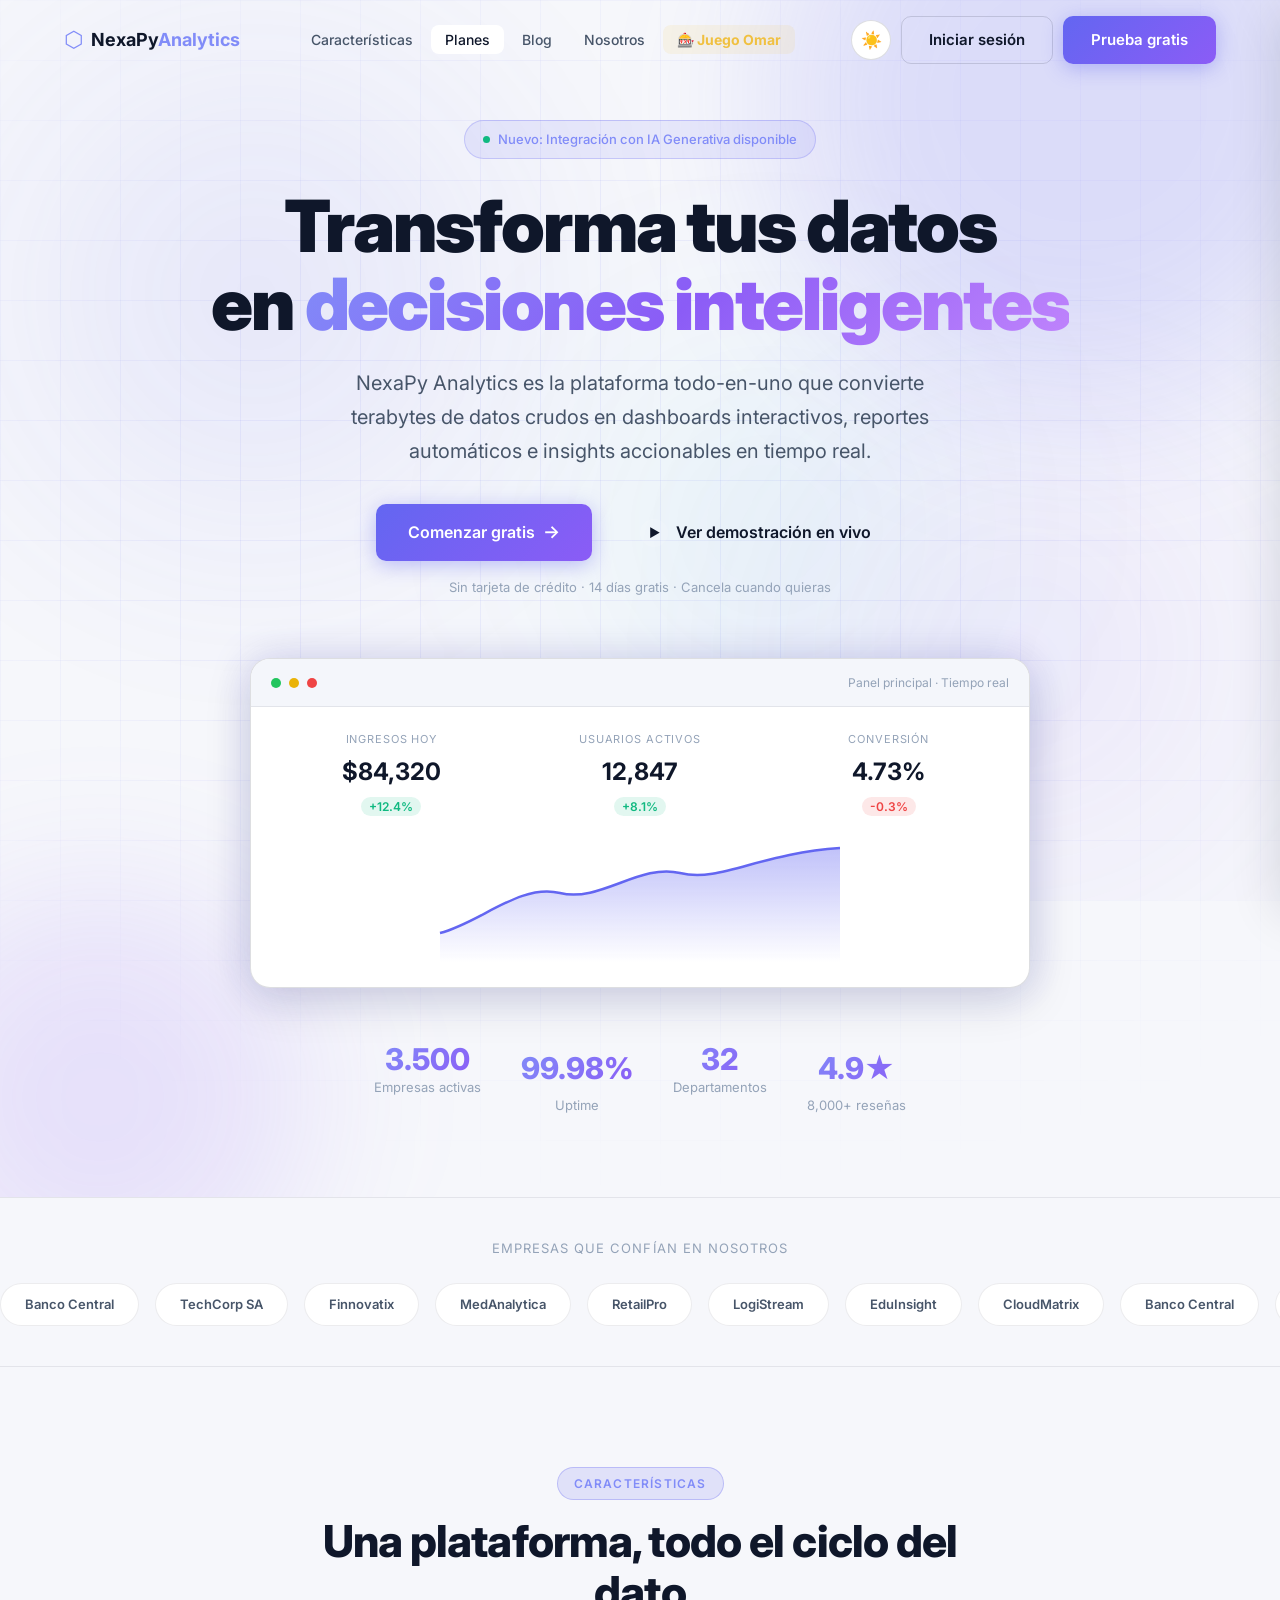
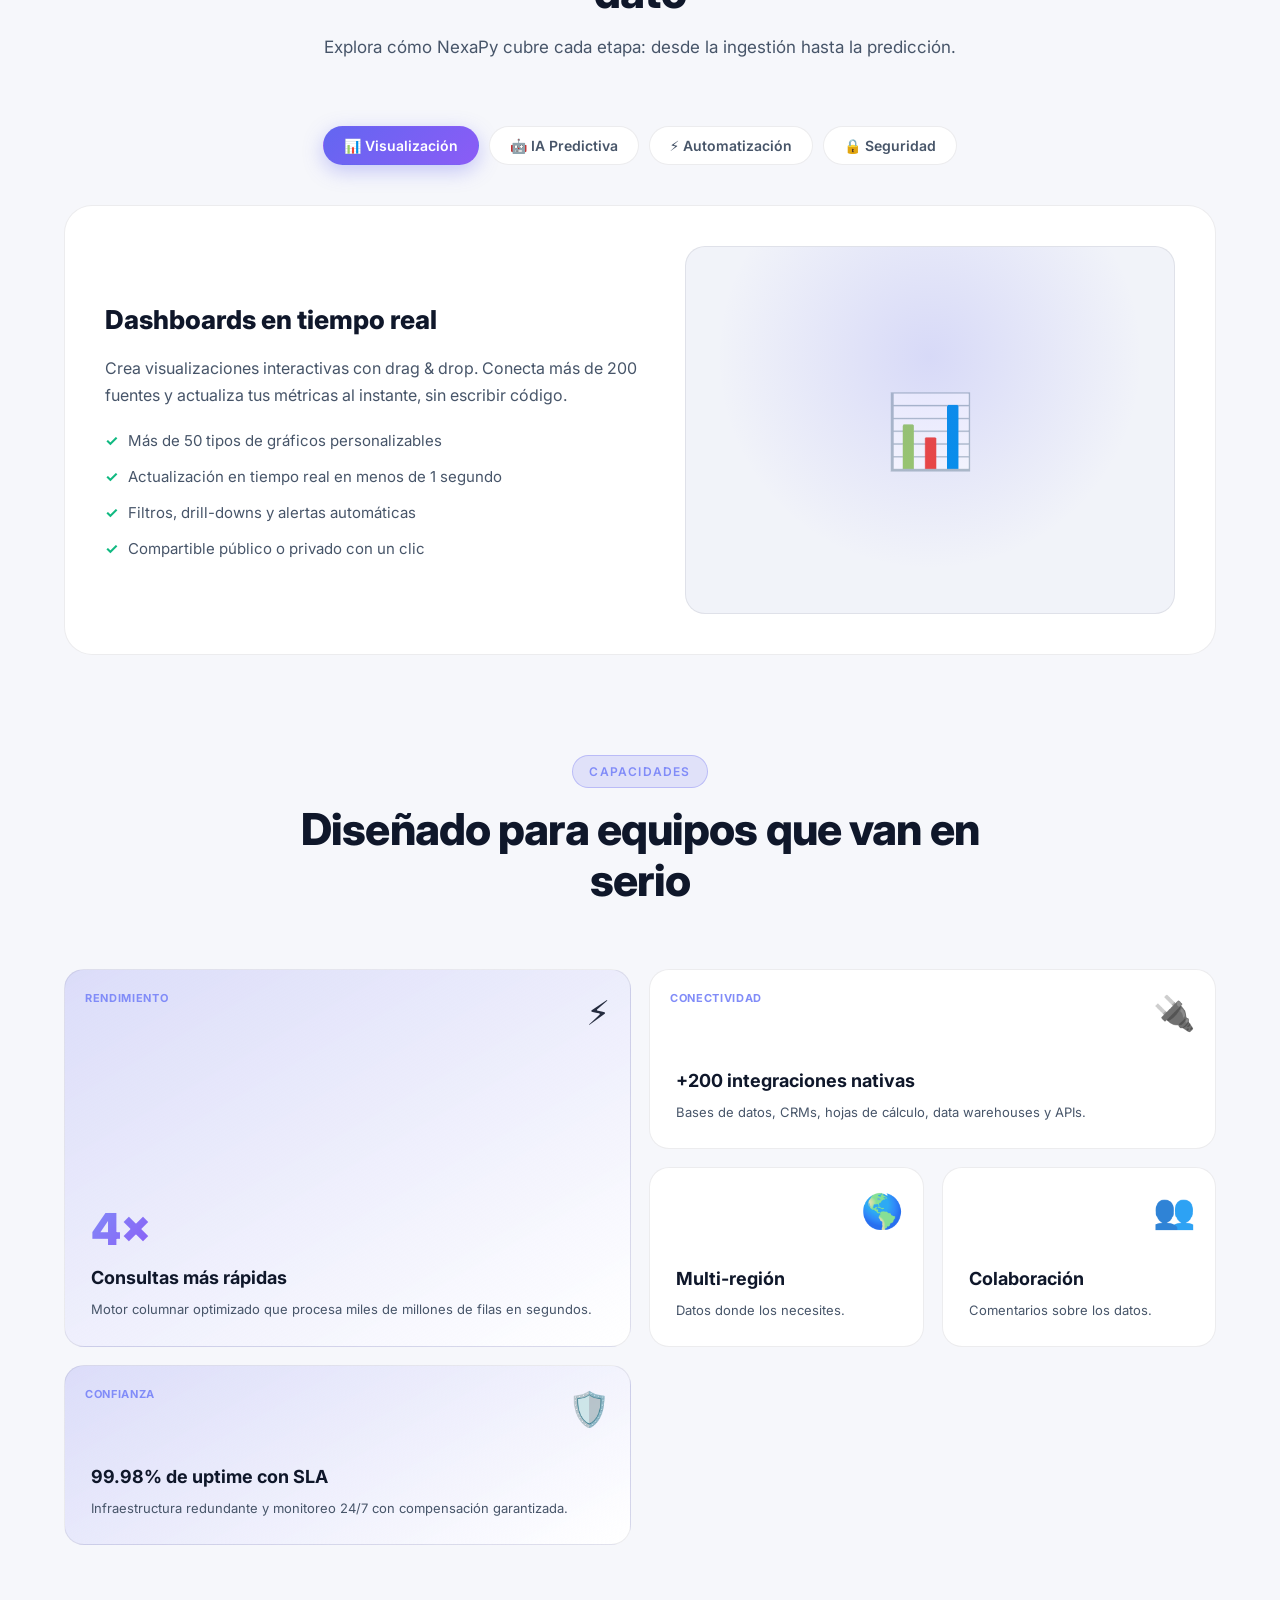
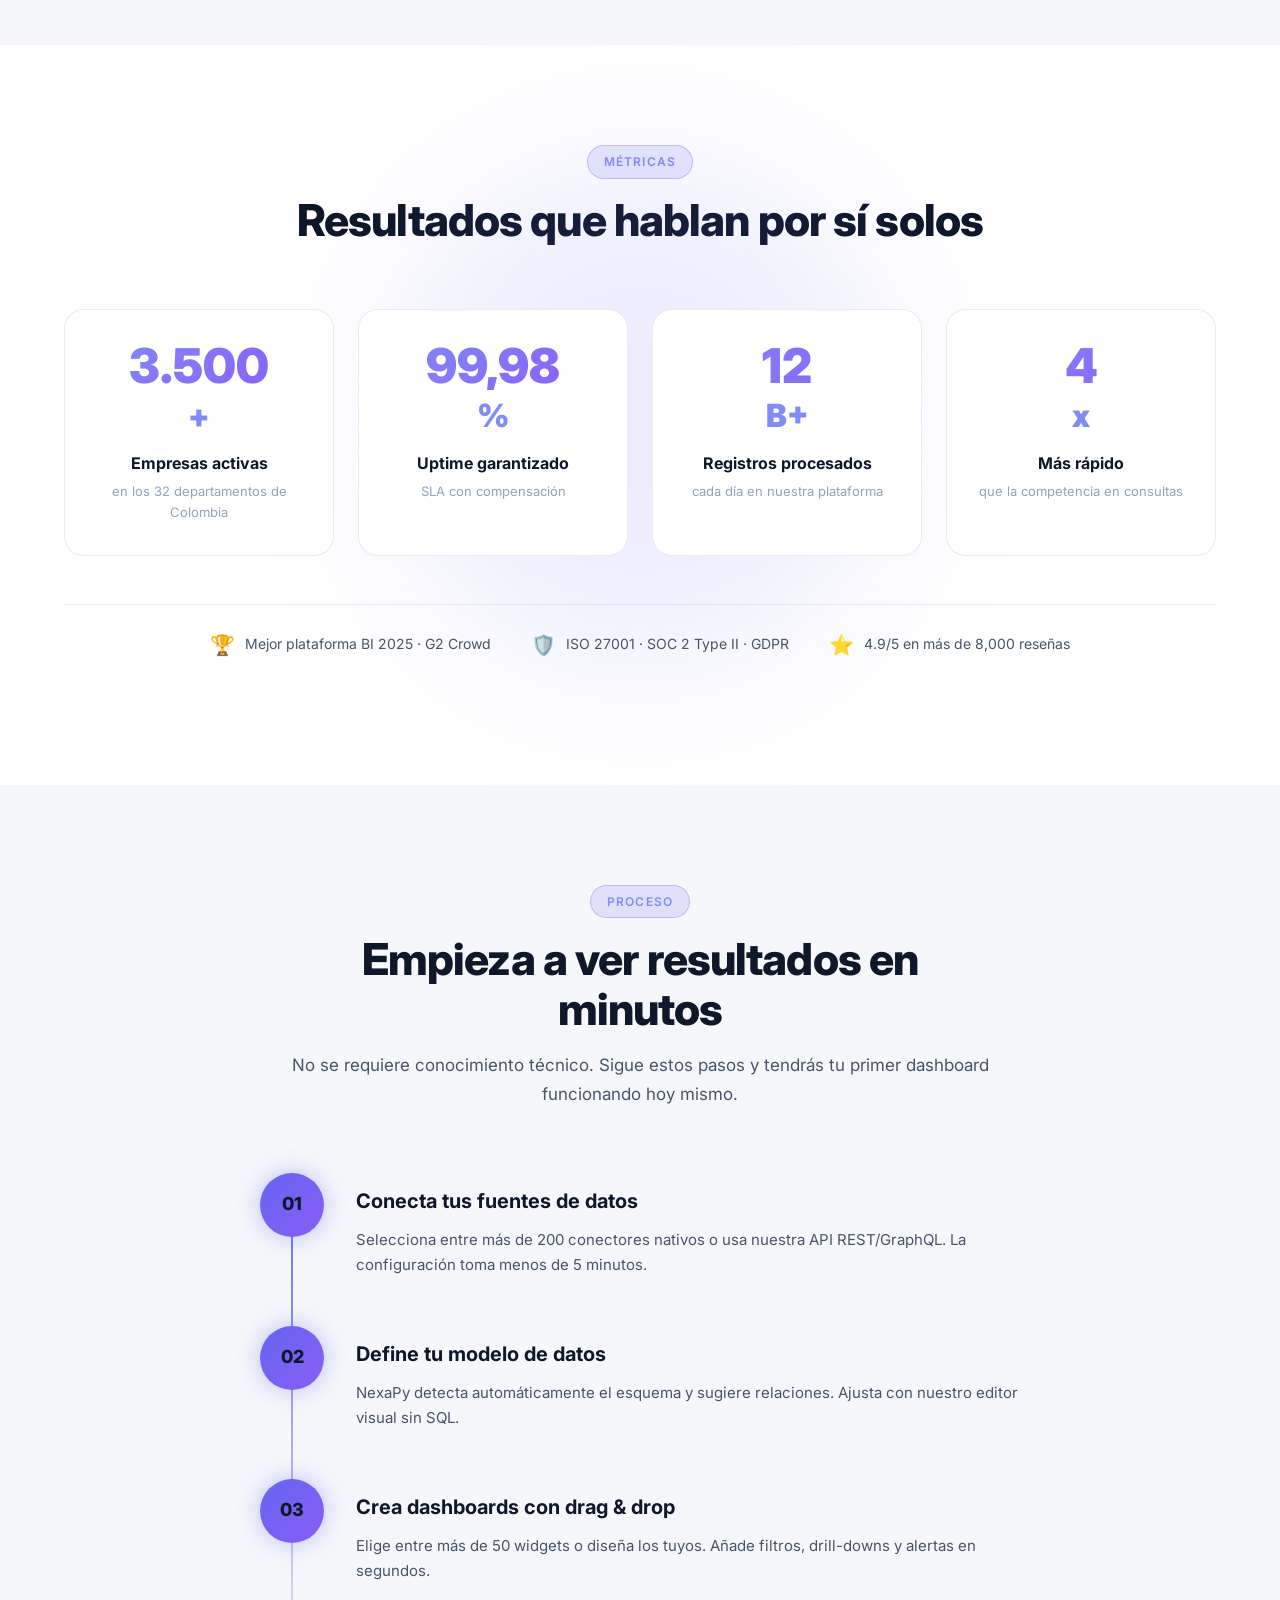
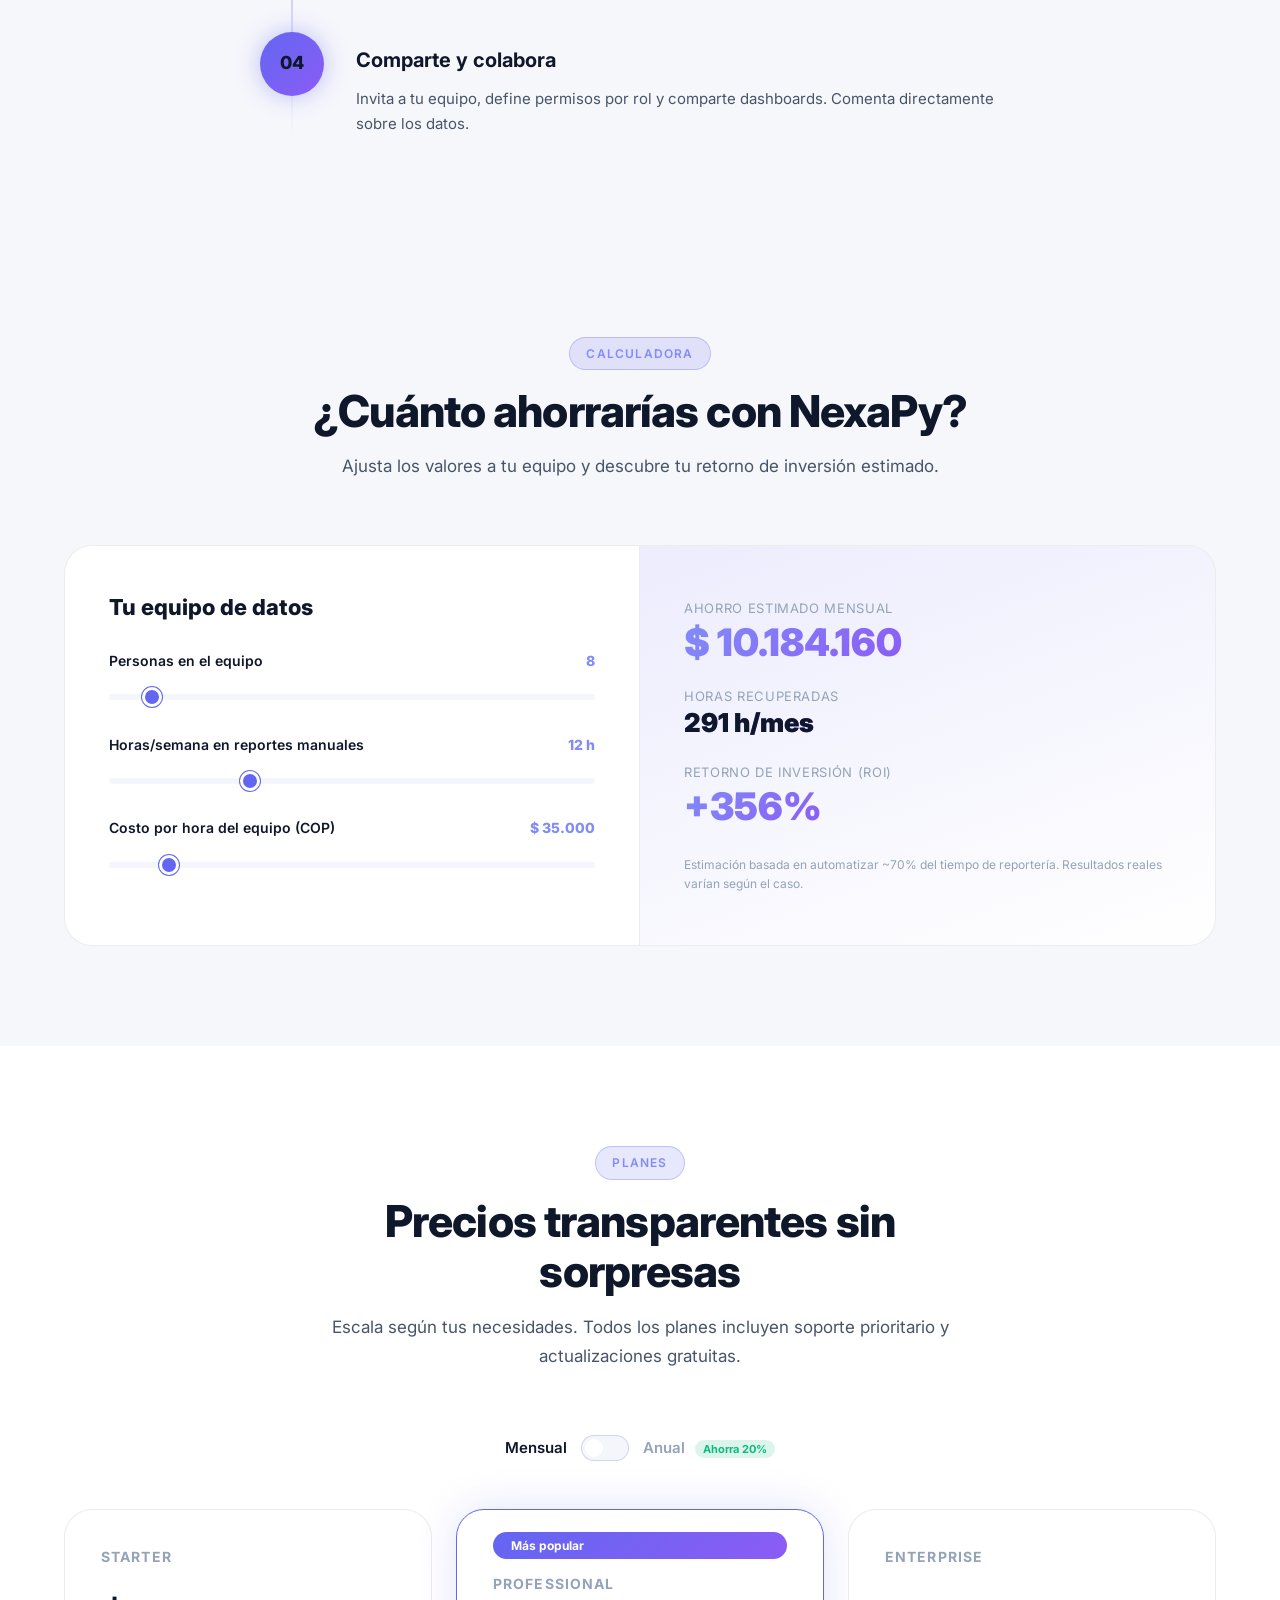
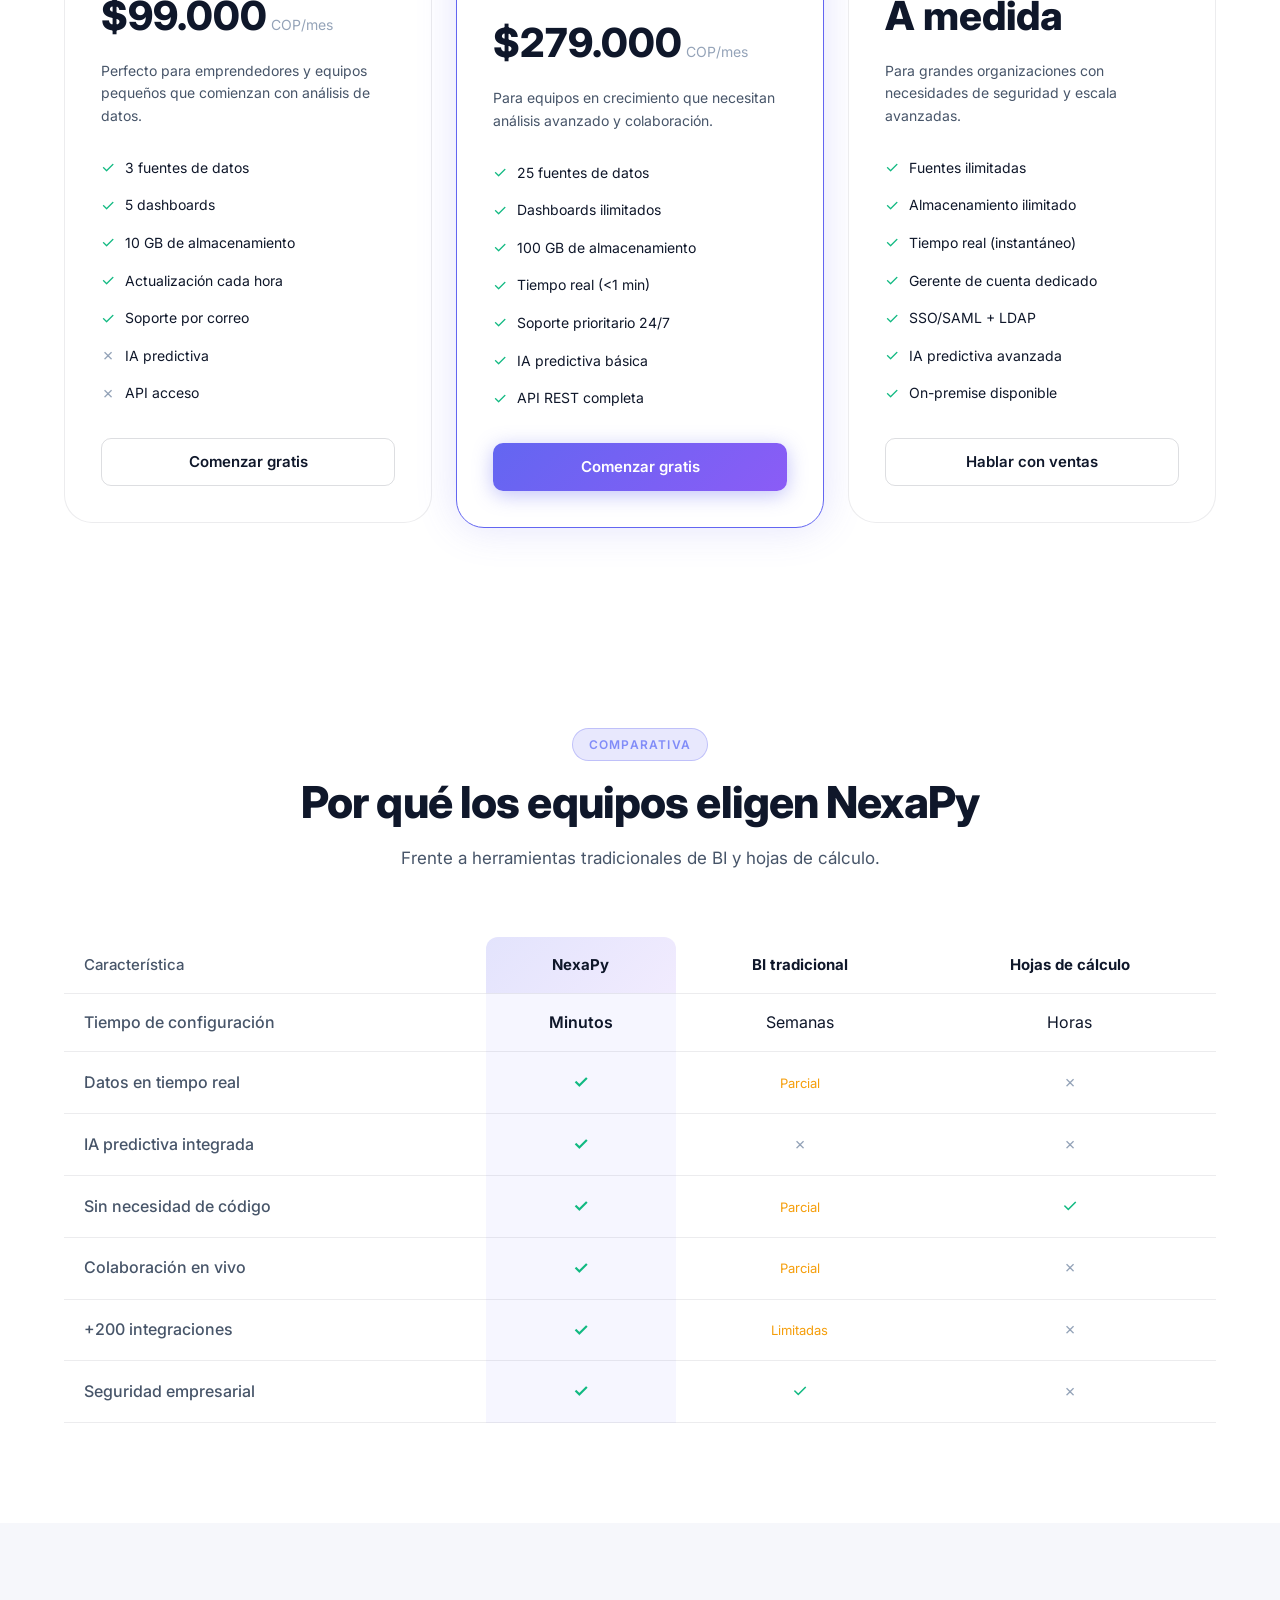
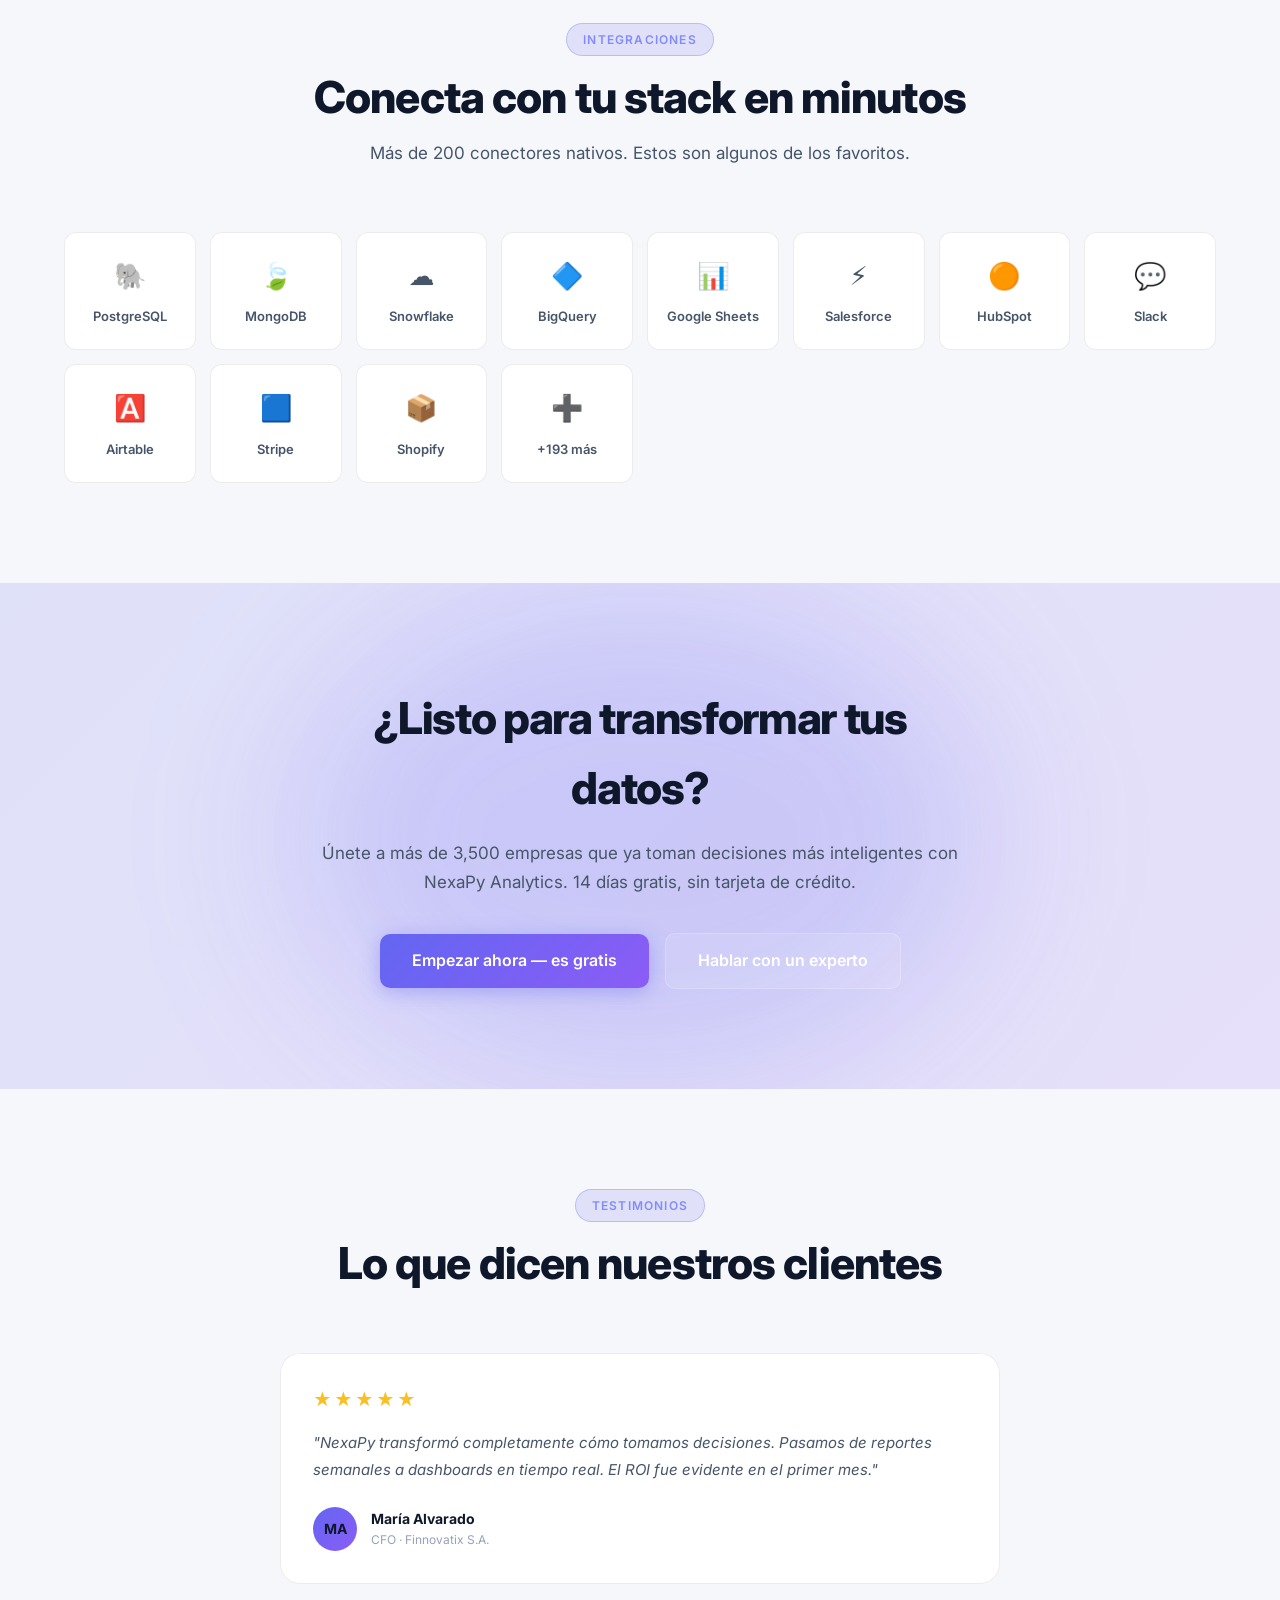
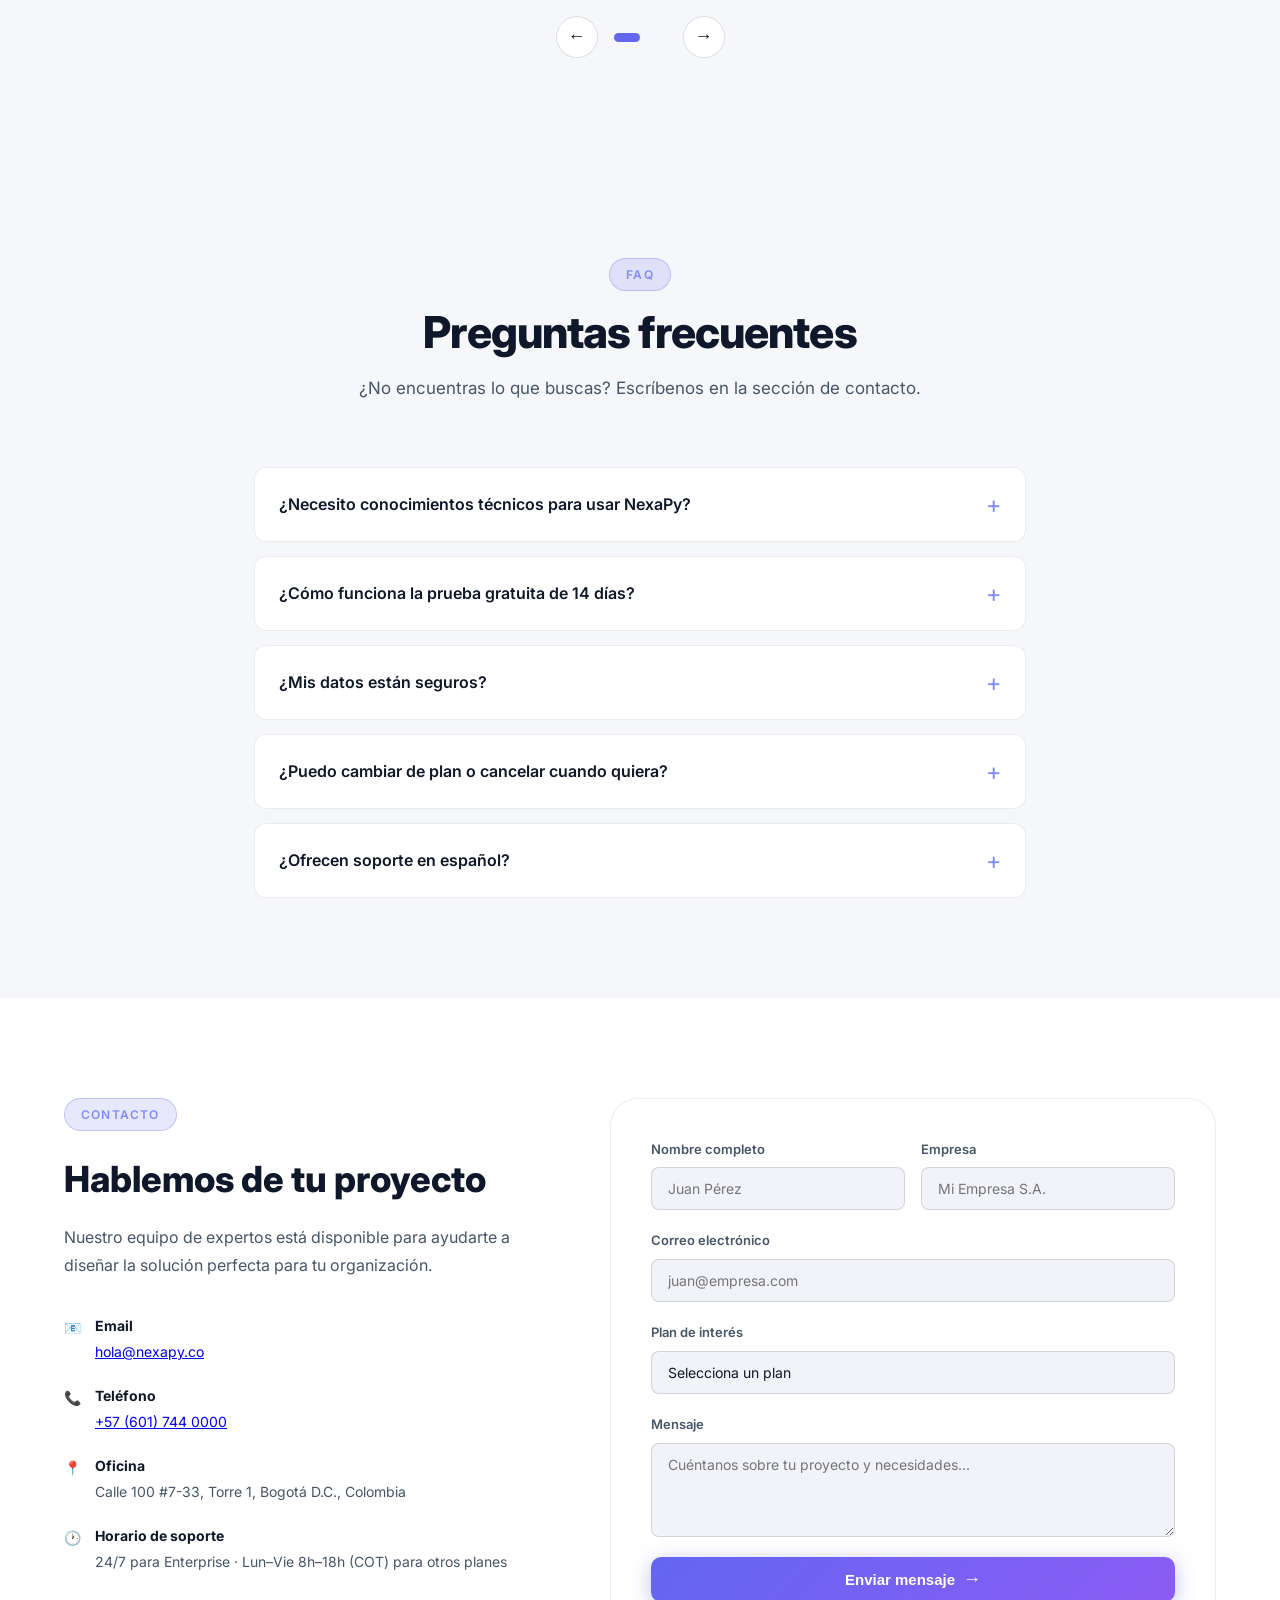
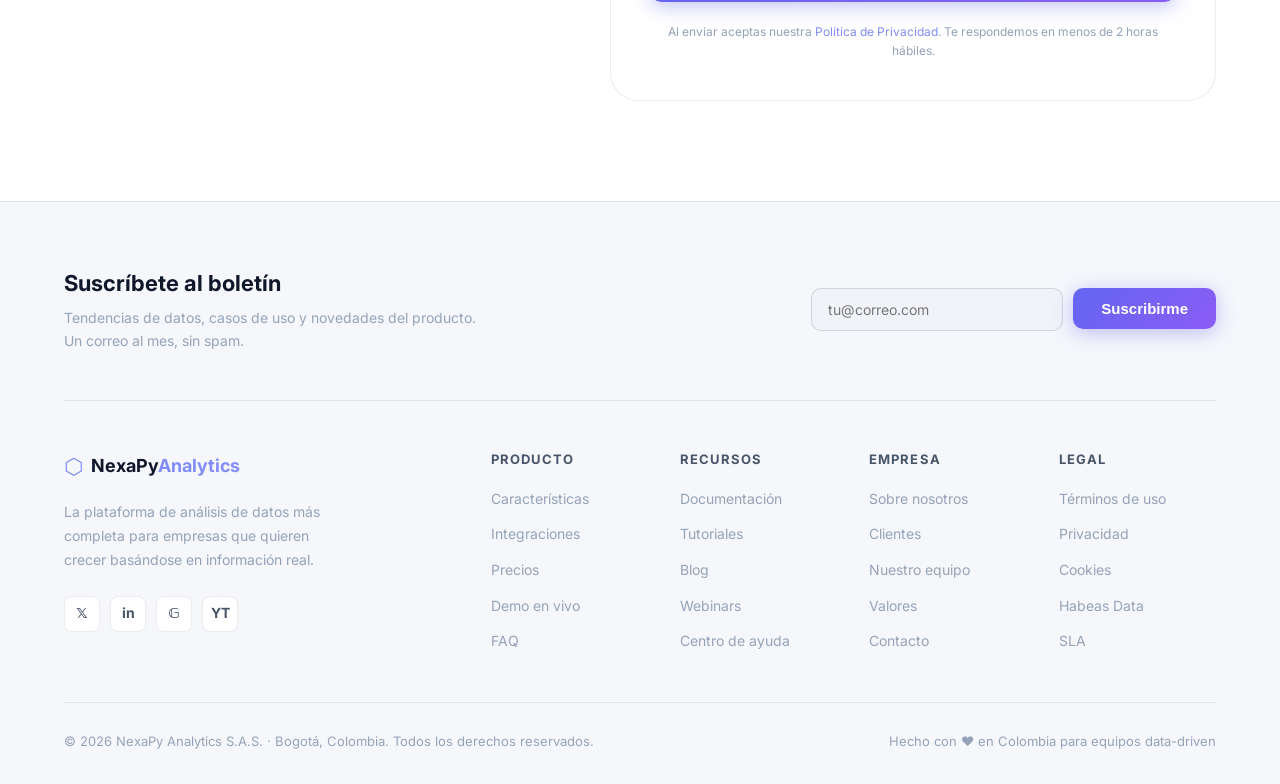
==== index.html @ 993544fb "feat: anadir pestaña 'Juego Omar' (Blackjack) al sitio - Integrado el juego de Blackjack autoconteni" ====
<!DOCTYPE html>
<html lang="es" data-theme="dark">
<head>
  <meta charset="UTF-8" />
  <meta name="viewport" content="width=device-width, initial-scale=1.0" />
  <title>NexaPy Analytics | Plataforma de Análisis de Datos en Tiempo Real</title>
  <meta name="description" content="NexaPy Analytics convierte tus datos crudos en dashboards interactivos, reportes automáticos e insights predictivos en tiempo real. 14 días gratis." />
  <meta name="theme-color" content="#0a0b0f" />
  <link rel="icon" type="image/svg+xml" href="assets/favicon.svg" />
  <link rel="canonical" href="https://poeta2475.github.io/python_prueba/" />
  <meta property="og:type" content="website" />
  <meta property="og:title" content="NexaPy Analytics | Análisis de datos en tiempo real" />
  <meta property="og:description" content="Transforma tus datos en decisiones inteligentes. Dashboards, IA predictiva y reportes automáticos. Hecho en Colombia." />
  <meta property="og:url" content="https://poeta2475.github.io/python_prueba/" />
  <meta property="og:image" content="https://poeta2475.github.io/python_prueba/assets/og-image.svg" />
  <meta property="og:locale" content="es_CO" />
  <meta name="twitter:card" content="summary_large_image" />
  <meta name="twitter:image" content="https://poeta2475.github.io/python_prueba/assets/og-image.svg" />
  <link rel="stylesheet" href="styles.css" />
  <link rel="preconnect" href="https://fonts.googleapis.com" />
  <link href="https://fonts.googleapis.com/css2?family=Inter:wght@300;400;500;600;700;800;900&display=swap" rel="stylesheet" />
  <!-- Tema: sin defer para evitar flash -->
  <script src="js/theme.js"></script>
</head>
<body>

  <a href="#features" class="skip-link">Saltar al contenido</a>

  <!-- Aurora de fondo -->
  <div class="aurora-bg" aria-hidden="true"><span></span></div>
  <!-- Barra de progreso -->
  <div class="scroll-progress" id="scrollProgress" aria-hidden="true"></div>

  <!-- ===== NAVBAR ===== -->
  <nav class="navbar" id="navbar">
    <div class="nav-container">
      <a href="index.html" class="nav-logo">
        <span class="logo-icon">⬡</span>
        <span class="logo-text">NexaPy<span class="logo-accent">Analytics</span></span>
      </a>
      <ul class="nav-links">
        <li><a href="#features">Características</a></li>
        <li><a href="#pricing">Planes</a></li>
        <li><a href="blog.html">Blog</a></li>
        <li><a href="nosotros.html">Nosotros</a></li>
        <li><a href="juego.html" class="nav-game">🎰 Juego Omar</a></li>
      </ul>
      <div class="nav-actions">
        <button class="theme-toggle" data-theme-toggle aria-label="Cambiar tema claro/oscuro">
          <span class="icon-moon">🌙</span><span class="icon-sun">☀️</span>
        </button>
        <a href="login.html" class="btn-outline" data-auth="guest">Iniciar sesión</a>
        <a href="signup.html" class="btn-primary magnetic" data-auth="guest">Prueba gratis</a>
        <a href="dashboard.html" class="btn-primary magnetic" data-auth="user">
          Ir al panel · <span data-user-name>Usuario</span>
        </a>
      </div>
      <button class="hamburger" id="hamburger" aria-label="Abrir menú" aria-expanded="false" aria-controls="mobileMenu">
        <span></span><span></span><span></span>
      </button>
    </div>
  </nav>

  <!-- Menú móvil -->
  <div class="menu-backdrop" id="menuBackdrop"></div>
  <aside class="mobile-menu" id="mobileMenu" aria-label="Menú de navegación">
    <a href="#features">Características</a>
    <a href="#roi">Calculadora ROI</a>
    <a href="#pricing">Planes</a>
    <a href="blog.html">Blog</a>
    <a href="nosotros.html">Nosotros</a>
    <a href="juego.html" class="nav-game">🎰 Juego Omar</a>
    <a href="#contact">Contacto</a>
    <div class="mobile-menu-actions">
      <button class="btn-outline btn-full" data-theme-toggle>Cambiar tema 🌗</button>
      <a href="login.html" class="btn-outline btn-full" data-auth="guest">Iniciar sesión</a>
      <a href="signup.html" class="btn-primary btn-full" data-auth="guest">Prueba gratis</a>
      <a href="dashboard.html" class="btn-primary btn-full" data-auth="user">Ir al panel</a>
    </div>
  </aside>

  <!-- ===== HERO ===== -->
  <header class="hero" id="home">
    <div class="hero-bg">
      <div class="grid-overlay"></div>
      <div class="blob blob-1"></div>
      <div class="blob blob-2"></div>
    </div>
    <div class="hero-container">
      <div class="hero-badge">
        <span class="badge-dot"></span>
        Nuevo: Integración con IA Generativa disponible
      </div>
      <h1 class="hero-title">
        Transforma tus datos<br />en <span class="gradient-text">decisiones inteligentes</span>
      </h1>
      <p class="hero-subtitle">
        NexaPy Analytics es la plataforma todo-en-uno que convierte terabytes de datos crudos
        en dashboards interactivos, reportes automáticos e insights accionables en tiempo real.
      </p>
      <div class="hero-cta">
        <a href="signup.html" class="btn-primary btn-lg magnetic">
          Comenzar gratis <span class="btn-arrow">→</span>
        </a>
        <a href="dashboard.html" class="btn-ghost btn-lg">
          <span class="play-icon">▶</span> Ver demostración en vivo
        </a>
      </div>
      <p class="hero-note">Sin tarjeta de crédito · 14 días gratis · Cancela cuando quieras</p>

      <div class="hero-dashboard">
        <div class="dashboard-card main-card tilt">
          <div class="tilt-inner">
            <div class="card-header">
              <span class="card-dot green"></span>
              <span class="card-dot yellow"></span>
              <span class="card-dot red"></span>
              <span class="card-title">Panel principal · Tiempo real</span>
            </div>
            <div class="card-body">
              <div class="metric-row">
                <div class="metric">
                  <span class="metric-label">Ingresos hoy</span>
                  <span class="metric-value">$84,320</span>
                  <span class="metric-change positive">+12.4%</span>
                </div>
                <div class="metric">
                  <span class="metric-label">Usuarios activos</span>
                  <span class="metric-value">12,847</span>
                  <span class="metric-change positive">+8.1%</span>
                </div>
                <div class="metric">
                  <span class="metric-label">Conversión</span>
                  <span class="metric-value">4.73%</span>
                  <span class="metric-change negative">-0.3%</span>
                </div>
              </div>
              <div class="chart-area">
                <svg viewBox="0 0 400 120" class="line-chart" aria-hidden="true">
                  <defs>
                    <linearGradient id="chartGrad" x1="0" y1="0" x2="0" y2="1">
                      <stop offset="0%" stop-color="#6366f1" stop-opacity="0.4"/>
                      <stop offset="100%" stop-color="#6366f1" stop-opacity="0"/>
                    </linearGradient>
                  </defs>
                  <path d="M0,90 C40,80 80,40 120,50 C160,60 200,20 240,30 C280,40 320,10 400,5"
                        fill="none" stroke="#6366f1" stroke-width="2.5"/>
                  <path d="M0,90 C40,80 80,40 120,50 C160,60 200,20 240,30 C280,40 320,10 400,5 L400,120 L0,120 Z"
                        fill="url(#chartGrad)"/>
                </svg>
              </div>
            </div>
          </div>
        </div>
      </div>

      <div class="hero-stats">
        <div class="hero-stat"><strong class="stat-number" data-target="3500">0</strong><span>Empresas activas</span></div>
        <div class="hero-stat"><strong>99.98%</strong><span>Uptime</span></div>
        <div class="hero-stat"><strong class="stat-number" data-target="32">0</strong><span>Departamentos</span></div>
        <div class="hero-stat"><strong>4.9★</strong><span>8,000+ reseñas</span></div>
      </div>
    </div>
  </header>

  <!-- ===== LOGOS ===== -->
  <section class="logos-section" aria-label="Empresas que confían en nosotros">
    <p class="logos-label">Empresas que confían en nosotros</p>
    <div class="logos-track">
      <div class="logos-inner">
        <span class="logo-pill">Banco Central</span>
        <span class="logo-pill">TechCorp SA</span>
        <span class="logo-pill">Finnovatix</span>
        <span class="logo-pill">MedAnalytica</span>
        <span class="logo-pill">RetailPro</span>
        <span class="logo-pill">LogiStream</span>
        <span class="logo-pill">EduInsight</span>
        <span class="logo-pill">CloudMatrix</span>
        <span class="logo-pill" aria-hidden="true">Banco Central</span>
        <span class="logo-pill" aria-hidden="true">TechCorp SA</span>
        <span class="logo-pill" aria-hidden="true">Finnovatix</span>
        <span class="logo-pill" aria-hidden="true">MedAnalytica</span>
        <span class="logo-pill" aria-hidden="true">RetailPro</span>
        <span class="logo-pill" aria-hidden="true">LogiStream</span>
        <span class="logo-pill" aria-hidden="true">EduInsight</span>
        <span class="logo-pill" aria-hidden="true">CloudMatrix</span>
      </div>
    </div>
  </section>

  <!-- ===== FEATURES (con tabs) ===== -->
  <section class="features" id="features">
    <div class="section-container">
      <div class="section-header">
        <span class="section-tag">Características</span>
        <h2 class="section-title">Una plataforma, todo el ciclo del dato</h2>
        <p class="section-subtitle">Explora cómo NexaPy cubre cada etapa: desde la ingestión hasta la predicción.</p>
      </div>

      <div class="feature-tabs" role="tablist">
        <button class="tab-btn active" data-tab="viz" role="tab">📊 Visualización</button>
        <button class="tab-btn" data-tab="ai" role="tab">🤖 IA Predictiva</button>
        <button class="tab-btn" data-tab="auto" role="tab">⚡ Automatización</button>
        <button class="tab-btn" data-tab="sec" role="tab">🔒 Seguridad</button>
      </div>

      <div class="tab-panels">
        <div class="tab-panel active" data-panel="viz">
          <div class="tab-panel-grid spotlight">
            <div>
              <h3>Dashboards en tiempo real</h3>
              <p>Crea visualizaciones interactivas con drag &amp; drop. Conecta más de 200 fuentes y actualiza tus métricas al instante, sin escribir código.</p>
              <ul class="tab-checklist">
                <li>Más de 50 tipos de gráficos personalizables</li>
                <li>Actualización en tiempo real en menos de 1 segundo</li>
                <li>Filtros, drill-downs y alertas automáticas</li>
                <li>Compartible público o privado con un clic</li>
              </ul>
            </div>
            <div class="tab-visual">📊</div>
          </div>
        </div>
        <div class="tab-panel" data-panel="ai">
          <div class="tab-panel-grid spotlight">
            <div>
              <h3>Modelos predictivos sin fricción</h3>
              <p>Machine learning pre-entrenado que se adapta a tus datos para predecir tendencias, detectar anomalías y segmentar automáticamente.</p>
              <ul class="tab-checklist">
                <li>Predicción de ventas, churn y demanda</li>
                <li>Detección de anomalías en tiempo real</li>
                <li>Segmentación y clustering automático</li>
                <li>Asistente de IA generativa para consultas en lenguaje natural</li>
              </ul>
            </div>
            <div class="tab-visual">🤖</div>
          </div>
        </div>
        <div class="tab-panel" data-panel="auto">
          <div class="tab-panel-grid spotlight">
            <div>
              <h3>Pipelines que se ejecutan solos</h3>
              <p>Automatiza limpieza, transformación y carga con flujos visuales. Programa ejecuciones o dispáralas por eventos.</p>
              <ul class="tab-checklist">
                <li>Editor visual de flujos ETL/ELT</li>
                <li>Reportes automáticos por correo, Slack o WhatsApp</li>
                <li>Disparadores por evento o programados</li>
                <li>Reintentos y registro de auditoría incluidos</li>
              </ul>
            </div>
            <div class="tab-visual">⚡</div>
          </div>
        </div>
        <div class="tab-panel" data-panel="sec">
          <div class="tab-panel-grid spotlight">
            <div>
              <h3>Seguridad de nivel empresarial</h3>
              <p>Tus datos protegidos con los estándares más exigentes de la industria.</p>
              <ul class="tab-checklist">
                <li>Cifrado AES-256 en reposo y TLS 1.3 en tránsito</li>
                <li>SSO/SAML, LDAP y permisos granulares por rol</li>
                <li>Auditoría completa de accesos</li>
                <li>ISO 27001 · SOC 2 Type II · GDPR</li>
              </ul>
            </div>
            <div class="tab-visual">🔒</div>
          </div>
        </div>
      </div>
    </div>
  </section>

  <!-- ===== BENTO GRID ===== -->
  <section class="features" aria-label="Capacidades destacadas" style="padding-top:0">
    <div class="section-container">
      <div class="section-header">
        <span class="section-tag">Capacidades</span>
        <h2 class="section-title">Diseñado para equipos que van en serio</h2>
      </div>
      <div class="bento">
        <div class="bento-card bento-big bento-glow tilt spotlight">
          <span class="bento-tag">Rendimiento</span>
          <span class="bento-emoji">⚡</span>
          <div class="tilt-inner">
            <span class="bento-number">4×</span>
            <h3>Consultas más rápidas</h3>
            <p>Motor columnar optimizado que procesa miles de millones de filas en segundos.</p>
          </div>
        </div>
        <div class="bento-card bento-wide spotlight">
          <span class="bento-tag">Conectividad</span>
          <span class="bento-emoji">🔌</span>
          <h3>+200 integraciones nativas</h3>
          <p>Bases de datos, CRMs, hojas de cálculo, data warehouses y APIs.</p>
        </div>
        <div class="bento-card spotlight">
          <span class="bento-emoji">🌎</span>
          <h3>Multi-región</h3>
          <p>Datos donde los necesites.</p>
        </div>
        <div class="bento-card spotlight">
          <span class="bento-emoji">👥</span>
          <h3>Colaboración</h3>
          <p>Comentarios sobre los datos.</p>
        </div>
        <div class="bento-card bento-wide bento-glow spotlight">
          <span class="bento-tag">Confianza</span>
          <span class="bento-emoji">🛡️</span>
          <h3>99.98% de uptime con SLA</h3>
          <p>Infraestructura redundante y monitoreo 24/7 con compensación garantizada.</p>
        </div>
      </div>
    </div>
  </section>

  <!-- ===== STATS ===== -->
  <section class="stats-section" id="stats">
    <div class="stats-bg"><div class="blob blob-3"></div></div>
    <div class="section-container">
      <div class="section-header">
        <span class="section-tag">Métricas</span>
        <h2 class="section-title">Resultados que hablan por sí solos</h2>
      </div>
      <div class="stats-grid">
        <div class="stat-card spotlight">
          <span class="stat-number" data-target="3500">0</span><span class="stat-suffix">+</span>
          <span class="stat-label">Empresas activas</span><span class="stat-desc">en los 32 departamentos de Colombia</span>
        </div>
        <div class="stat-card spotlight">
          <span class="stat-number" data-target="99.98" data-decimals="2">0</span><span class="stat-suffix">%</span>
          <span class="stat-label">Uptime garantizado</span><span class="stat-desc">SLA con compensación</span>
        </div>
        <div class="stat-card spotlight">
          <span class="stat-number" data-target="12">0</span><span class="stat-suffix">B+</span>
          <span class="stat-label">Registros procesados</span><span class="stat-desc">cada día en nuestra plataforma</span>
        </div>
        <div class="stat-card spotlight">
          <span class="stat-number" data-target="4">0</span><span class="stat-suffix">x</span>
          <span class="stat-label">Más rápido</span><span class="stat-desc">que la competencia en consultas</span>
        </div>
      </div>
      <div class="trust-bar">
        <div class="trust-item"><span class="trust-icon">🏆</span><span>Mejor plataforma BI 2025 · G2 Crowd</span></div>
        <div class="trust-item"><span class="trust-icon">🛡️</span><span>ISO 27001 · SOC 2 Type II · GDPR</span></div>
        <div class="trust-item"><span class="trust-icon">⭐</span><span>4.9/5 en más de 8,000 reseñas</span></div>
      </div>
    </div>
  </section>

  <!-- ===== HOW IT WORKS ===== -->
  <section class="how-it-works">
    <div class="section-container">
      <div class="section-header">
        <span class="section-tag">Proceso</span>
        <h2 class="section-title">Empieza a ver resultados en minutos</h2>
        <p class="section-subtitle">No se requiere conocimiento técnico. Sigue estos pasos y tendrás tu primer dashboard funcionando hoy mismo.</p>
      </div>
      <div class="steps-container">
        <div class="step-line"></div>
        <div class="step">
          <div class="step-number">01</div>
          <div class="step-content"><h3>Conecta tus fuentes de datos</h3>
            <p>Selecciona entre más de 200 conectores nativos o usa nuestra API REST/GraphQL. La configuración toma menos de 5 minutos.</p></div>
        </div>
        <div class="step">
          <div class="step-number">02</div>
          <div class="step-content"><h3>Define tu modelo de datos</h3>
            <p>NexaPy detecta automáticamente el esquema y sugiere relaciones. Ajusta con nuestro editor visual sin SQL.</p></div>
        </div>
        <div class="step">
          <div class="step-number">03</div>
          <div class="step-content"><h3>Crea dashboards con drag &amp; drop</h3>
            <p>Elige entre más de 50 widgets o diseña los tuyos. Añade filtros, drill-downs y alertas en segundos.</p></div>
        </div>
        <div class="step">
          <div class="step-number">04</div>
          <div class="step-content"><h3>Comparte y colabora</h3>
            <p>Invita a tu equipo, define permisos por rol y comparte dashboards. Comenta directamente sobre los datos.</p></div>
        </div>
      </div>
    </div>
  </section>

  <!-- ===== ROI CALCULATOR ===== -->
  <section class="roi-section" id="roi">
    <div class="section-container">
      <div class="section-header">
        <span class="section-tag">Calculadora</span>
        <h2 class="section-title">¿Cuánto ahorrarías con NexaPy?</h2>
        <p class="section-subtitle">Ajusta los valores a tu equipo y descubre tu retorno de inversión estimado.</p>
      </div>
      <div class="roi-card" id="roiCalc">
        <div class="roi-inputs">
          <h3>Tu equipo de datos</h3>
          <div class="roi-field">
            <label>Personas en el equipo <output id="outTeam">8</output></label>
            <input type="range" id="roiTeam" min="1" max="100" value="8" />
          </div>
          <div class="roi-field">
            <label>Horas/semana en reportes manuales <output id="outHours">12 h</output></label>
            <input type="range" id="roiHours" min="1" max="40" value="12" />
          </div>
          <div class="roi-field">
            <label>Costo por hora del equipo (COP) <output id="outCost">$35.000</output></label>
            <input type="range" id="roiCost" min="15000" max="200000" step="5000" value="35000" />
          </div>
        </div>
        <div class="roi-results">
          <div class="roi-metric">
            <span>Ahorro estimado mensual</span>
            <strong id="roiSaved">$0</strong>
          </div>
          <div class="roi-metric muted">
            <span>Horas recuperadas</span>
            <strong id="roiHoursSaved">0 h/mes</strong>
          </div>
          <div class="roi-metric">
            <span>Retorno de inversión (ROI)</span>
            <strong id="roiPercent">0%</strong>
          </div>
          <p class="roi-disclaimer">Estimación basada en automatizar ~70% del tiempo de reportería. Resultados reales varían según el caso.</p>
        </div>
      </div>
    </div>
  </section>

  <!-- ===== PRICING ===== -->
  <section class="pricing" id="pricing">
    <div class="section-container">
      <div class="section-header">
        <span class="section-tag">Planes</span>
        <h2 class="section-title">Precios transparentes sin sorpresas</h2>
        <p class="section-subtitle">Escala según tus necesidades. Todos los planes incluyen soporte prioritario y actualizaciones gratuitas.</p>
      </div>
      <div class="pricing-toggle">
        <span class="toggle-label active" id="monthly-label">Mensual</span>
        <label class="toggle-switch">
          <input type="checkbox" id="billing-toggle" aria-label="Cambiar entre facturación mensual y anual" />
          <span class="toggle-slider"></span>
        </label>
        <span class="toggle-label" id="annual-label">Anual <span class="save-badge">Ahorra 20%</span></span>
      </div>
      <div class="pricing-grid">
        <div class="pricing-card spotlight">
          <div class="plan-header">
            <span class="plan-name">Starter</span>
            <div class="plan-price"><span class="price-amount" data-monthly="99.000" data-annual="79.000">$99.000</span><span class="price-period">COP/mes</span></div>
            <p class="plan-desc">Perfecto para emprendedores y equipos pequeños que comienzan con análisis de datos.</p>
          </div>
          <ul class="plan-features">
            <li><span class="check">✓</span> 3 fuentes de datos</li>
            <li><span class="check">✓</span> 5 dashboards</li>
            <li><span class="check">✓</span> 10 GB de almacenamiento</li>
            <li><span class="check">✓</span> Actualización cada hora</li>
            <li><span class="check">✓</span> Soporte por correo</li>
            <li><span class="muted">✗</span> IA predictiva</li>
            <li><span class="muted">✗</span> API acceso</li>
          </ul>
          <a href="signup.html?plan=starter" class="btn-outline btn-full">Comenzar gratis</a>
        </div>
        <div class="pricing-card pricing-popular spotlight">
          <div class="popular-badge">Más popular</div>
          <div class="plan-header">
            <span class="plan-name">Professional</span>
            <div class="plan-price"><span class="price-amount" data-monthly="279.000" data-annual="223.000">$279.000</span><span class="price-period">COP/mes</span></div>
            <p class="plan-desc">Para equipos en crecimiento que necesitan análisis avanzado y colaboración.</p>
          </div>
          <ul class="plan-features">
            <li><span class="check">✓</span> 25 fuentes de datos</li>
            <li><span class="check">✓</span> Dashboards ilimitados</li>
            <li><span class="check">✓</span> 100 GB de almacenamiento</li>
            <li><span class="check">✓</span> Tiempo real (&lt;1 min)</li>
            <li><span class="check">✓</span> Soporte prioritario 24/7</li>
            <li><span class="check">✓</span> IA predictiva básica</li>
            <li><span class="check">✓</span> API REST completa</li>
          </ul>
          <a href="signup.html?plan=professional" class="btn-primary btn-full magnetic">Comenzar gratis</a>
        </div>
        <div class="pricing-card spotlight">
          <div class="plan-header">
            <span class="plan-name">Enterprise</span>
            <div class="plan-price"><span class="price-amount" data-lock="1">A medida</span></div>
            <p class="plan-desc">Para grandes organizaciones con necesidades de seguridad y escala avanzadas.</p>
          </div>
          <ul class="plan-features">
            <li><span class="check">✓</span> Fuentes ilimitadas</li>
            <li><span class="check">✓</span> Almacenamiento ilimitado</li>
            <li><span class="check">✓</span> Tiempo real (instantáneo)</li>
            <li><span class="check">✓</span> Gerente de cuenta dedicado</li>
            <li><span class="check">✓</span> SSO/SAML + LDAP</li>
            <li><span class="check">✓</span> IA predictiva avanzada</li>
            <li><span class="check">✓</span> On-premise disponible</li>
          </ul>
          <a href="#contact" class="btn-outline btn-full">Hablar con ventas</a>
        </div>
      </div>
    </div>
  </section>

  <!-- ===== COMPARATIVA ===== -->
  <section class="compare-section">
    <div class="section-container">
      <div class="section-header">
        <span class="section-tag">Comparativa</span>
        <h2 class="section-title">Por qué los equipos eligen NexaPy</h2>
        <p class="section-subtitle">Frente a herramientas tradicionales de BI y hojas de cálculo.</p>
      </div>
      <div class="compare-wrap">
        <table class="compare-table">
          <thead>
            <tr>
              <th>Característica</th>
              <th class="col-us">NexaPy</th>
              <th>BI tradicional</th>
              <th>Hojas de cálculo</th>
            </tr>
          </thead>
          <tbody>
            <tr><td>Tiempo de configuración</td><td class="col-us">Minutos</td><td>Semanas</td><td>Horas</td></tr>
            <tr><td>Datos en tiempo real</td><td class="col-us"><span class="compare-yes">✓</span></td><td><span class="compare-partial">Parcial</span></td><td><span class="compare-no">✗</span></td></tr>
            <tr><td>IA predictiva integrada</td><td class="col-us"><span class="compare-yes">✓</span></td><td><span class="compare-no">✗</span></td><td><span class="compare-no">✗</span></td></tr>
            <tr><td>Sin necesidad de código</td><td class="col-us"><span class="compare-yes">✓</span></td><td><span class="compare-partial">Parcial</span></td><td><span class="compare-yes">✓</span></td></tr>
            <tr><td>Colaboración en vivo</td><td class="col-us"><span class="compare-yes">✓</span></td><td><span class="compare-partial">Parcial</span></td><td><span class="compare-no">✗</span></td></tr>
            <tr><td>+200 integraciones</td><td class="col-us"><span class="compare-yes">✓</span></td><td><span class="compare-partial">Limitadas</span></td><td><span class="compare-no">✗</span></td></tr>
            <tr><td>Seguridad empresarial</td><td class="col-us"><span class="compare-yes">✓</span></td><td><span class="compare-yes">✓</span></td><td><span class="compare-no">✗</span></td></tr>
          </tbody>
        </table>
      </div>
    </div>
  </section>

  <!-- ===== INTEGRACIONES ===== -->
  <section class="integrations-section" id="integrations">
    <div class="section-container">
      <div class="section-header">
        <span class="section-tag">Integraciones</span>
        <h2 class="section-title">Conecta con tu stack en minutos</h2>
        <p class="section-subtitle">Más de 200 conectores nativos. Estos son algunos de los favoritos.</p>
      </div>
      <div class="integrations-cloud">
        <div class="integration-chip"><span class="ic-logo">🐘</span> PostgreSQL</div>
        <div class="integration-chip"><span class="ic-logo">🍃</span> MongoDB</div>
        <div class="integration-chip"><span class="ic-logo">☁️</span> Snowflake</div>
        <div class="integration-chip"><span class="ic-logo">🔷</span> BigQuery</div>
        <div class="integration-chip"><span class="ic-logo">📊</span> Google Sheets</div>
        <div class="integration-chip"><span class="ic-logo">⚡</span> Salesforce</div>
        <div class="integration-chip"><span class="ic-logo">🟠</span> HubSpot</div>
        <div class="integration-chip"><span class="ic-logo">💬</span> Slack</div>
        <div class="integration-chip"><span class="ic-logo">🅰️</span> Airtable</div>
        <div class="integration-chip"><span class="ic-logo">🟦</span> Stripe</div>
        <div class="integration-chip"><span class="ic-logo">📦</span> Shopify</div>
        <div class="integration-chip"><span class="ic-logo">➕</span> +193 más</div>
      </div>
    </div>
  </section>

  <!-- ===== CTA ===== -->
  <section class="cta-section">
    <div class="cta-bg"><div class="blob blob-4"></div></div>
    <div class="section-container">
      <div class="cta-box">
        <h2>¿Listo para transformar tus datos?</h2>
        <p>Únete a más de 3,500 empresas que ya toman decisiones más inteligentes con NexaPy Analytics. 14 días gratis, sin tarjeta de crédito.</p>
        <div class="cta-actions">
          <a href="signup.html" class="btn-primary btn-lg magnetic">Empezar ahora — es gratis</a>
          <a href="#contact" class="btn-ghost-white btn-lg">Hablar con un experto</a>
        </div>
      </div>
    </div>
  </section>

  <!-- ===== TESTIMONIALS (carrusel) ===== -->
  <section class="testimonials" id="testimonials">
    <div class="section-container">
      <div class="section-header">
        <span class="section-tag">Testimonios</span>
        <h2 class="section-title">Lo que dicen nuestros clientes</h2>
      </div>
      <div class="testi-carousel" id="testiCarousel">
        <div class="testi-viewport">
          <div class="testi-track">
            <figure class="testimonial-card">
              <div class="stars" aria-label="5 de 5 estrellas">★★★★★</div>
              <blockquote class="testimonial-text">"NexaPy transformó completamente cómo tomamos decisiones. Pasamos de reportes semanales a dashboards en tiempo real. El ROI fue evidente en el primer mes."</blockquote>
              <figcaption class="testimonial-author">
                <div class="author-avatar" style="background:linear-gradient(135deg,#6366f1,#8b5cf6)">MA</div>
                <div><strong>María Alvarado</strong><span>CFO · Finnovatix S.A.</span></div>
              </figcaption>
            </figure>
            <figure class="testimonial-card">
              <div class="stars" aria-label="5 de 5 estrellas">★★★★★</div>
              <blockquote class="testimonial-text">"La integración con nuestro data warehouse fue inmediata. El soporte resolvió nuestra consulta técnica en menos de 20 minutos. Increíble."</blockquote>
              <figcaption class="testimonial-author">
                <div class="author-avatar" style="background:linear-gradient(135deg,#10b981,#059669)">CR</div>
                <div><strong>Carlos Rivas</strong><span>CTO · LogiStream</span></div>
              </figcaption>
            </figure>
            <figure class="testimonial-card">
              <div class="stars" aria-label="5 de 5 estrellas">★★★★★</div>
              <blockquote class="testimonial-text">"Evaluamos 6 plataformas y NexaPy ganó en todos los criterios. Nuestro equipo de 80 personas lo adoptó en menos de una semana."</blockquote>
              <figcaption class="testimonial-author">
                <div class="author-avatar" style="background:linear-gradient(135deg,#f59e0b,#d97706)">LG</div>
                <div><strong>Laura Gómez</strong><span>Head of Data · RetailPro</span></div>
              </figcaption>
            </figure>
            <figure class="testimonial-card">
              <div class="stars" aria-label="5 de 5 estrellas">★★★★★</div>
              <blockquote class="testimonial-text">"Reducimos el tiempo de generación de reportes en un 80%. Ahora el equipo dedica ese tiempo a analizar, no a recopilar datos."</blockquote>
              <figcaption class="testimonial-author">
                <div class="author-avatar" style="background:linear-gradient(135deg,#06b6d4,#0891b2)">JT</div>
                <div><strong>Javier Torres</strong><span>Director de Operaciones · CloudMatrix</span></div>
              </figcaption>
            </figure>
          </div>
        </div>
        <div class="testi-controls">
          <button class="testi-arrow" id="testiPrev" aria-label="Anterior">←</button>
          <div class="testi-dots" id="testiDots"></div>
          <button class="testi-arrow" id="testiNext" aria-label="Siguiente">→</button>
        </div>
      </div>
    </div>
  </section>

  <!-- ===== FAQ ===== -->
  <section class="faq" id="faq">
    <div class="section-container section-narrow">
      <div class="section-header">
        <span class="section-tag">FAQ</span>
        <h2 class="section-title">Preguntas frecuentes</h2>
        <p class="section-subtitle">¿No encuentras lo que buscas? Escríbenos en la sección de contacto.</p>
      </div>
      <div class="faq-list">
        <div class="faq-item">
          <button class="faq-question" aria-expanded="false"><span>¿Necesito conocimientos técnicos para usar NexaPy?</span><span class="faq-icon">+</span></button>
          <div class="faq-answer"><p>No. NexaPy está diseñado para usuarios de negocio. Conectas tus fuentes y construyes dashboards con drag &amp; drop. Para casos avanzados, ofrecemos API REST/GraphQL y editor SQL opcionales.</p></div>
        </div>
        <div class="faq-item">
          <button class="faq-question" aria-expanded="false"><span>¿Cómo funciona la prueba gratuita de 14 días?</span><span class="faq-icon">+</span></button>
          <div class="faq-answer"><p>Acceso completo al plan Professional sin tarjeta de crédito. Al terminar, eliges un plan o tu cuenta pasa al modo gratuito limitado. Nunca te cobramos sin avisar.</p></div>
        </div>
        <div class="faq-item">
          <button class="faq-question" aria-expanded="false"><span>¿Mis datos están seguros?</span><span class="faq-icon">+</span></button>
          <div class="faq-answer"><p>Sí. Ciframos en reposo (AES-256) y en tránsito (TLS 1.3), con certificaciones ISO 27001 y SOC 2 Type II. Cumplimos GDPR y nunca compartimos tus datos con terceros.</p></div>
        </div>
        <div class="faq-item">
          <button class="faq-question" aria-expanded="false"><span>¿Puedo cambiar de plan o cancelar cuando quiera?</span><span class="faq-icon">+</span></button>
          <div class="faq-answer"><p>Por supuesto. Cambias de plan al instante desde tu panel y el cobro se prorratea. Puedes cancelar en cualquier momento sin penalizaciones ni permanencia.</p></div>
        </div>
        <div class="faq-item">
          <button class="faq-question" aria-expanded="false"><span>¿Ofrecen soporte en español?</span><span class="faq-icon">+</span></button>
          <div class="faq-answer"><p>Sí, soporte nativo en español por chat, correo y videollamada. Los planes Enterprise incluyen un gerente de cuenta dedicado y SLA de respuesta garantizado.</p></div>
        </div>
      </div>
    </div>
  </section>

  <!-- ===== CONTACT ===== -->
  <section class="contact" id="contact">
    <div class="section-container">
      <div class="contact-grid">
        <div class="contact-info">
          <span class="section-tag">Contacto</span>
          <h2>Hablemos de tu proyecto</h2>
          <p>Nuestro equipo de expertos está disponible para ayudarte a diseñar la solución perfecta para tu organización.</p>
          <div class="contact-details">
            <div class="contact-item"><span class="contact-icon">📧</span><div><strong>Email</strong><span><a href="mailto:hola@nexapy.co">hola@nexapy.co</a></span></div></div>
            <div class="contact-item"><span class="contact-icon">📞</span><div><strong>Teléfono</strong><span><a href="tel:+576017440000">+57 (601) 744 0000</a></span></div></div>
            <div class="contact-item"><span class="contact-icon">📍</span><div><strong>Oficina</strong><span>Calle 100 #7-33, Torre 1, Bogotá D.C., Colombia</span></div></div>
            <div class="contact-item"><span class="contact-icon">🕐</span><div><strong>Horario de soporte</strong><span>24/7 para Enterprise · Lun–Vie 8h–18h (COT) para otros planes</span></div></div>
          </div>
        </div>
        <form class="contact-form" id="contactForm" novalidate>
          <div class="form-row">
            <div class="form-group"><label for="name">Nombre completo</label><input type="text" id="name" name="name" placeholder="Juan Pérez" autocomplete="name" required /></div>
            <div class="form-group"><label for="company">Empresa</label><input type="text" id="company" name="company" placeholder="Mi Empresa S.A." autocomplete="organization" /></div>
          </div>
          <div class="form-group"><label for="email">Correo electrónico</label><input type="email" id="email" name="email" placeholder="juan@empresa.com" autocomplete="email" required /></div>
          <div class="form-group"><label for="plan">Plan de interés</label>
            <select id="plan" name="plan">
              <option value="">Selecciona un plan</option>
              <option value="starter">Starter - $99.000 COP/mes</option>
              <option value="professional">Professional - $279.000 COP/mes</option>
              <option value="enterprise">Enterprise - A medida</option>
            </select>
          </div>
          <div class="form-group"><label for="message">Mensaje</label><textarea id="message" name="message" rows="4" placeholder="Cuéntanos sobre tu proyecto y necesidades..." required></textarea></div>
          <button type="submit" class="btn-primary btn-full">Enviar mensaje <span class="btn-arrow">→</span></button>
          <p class="form-note">Al enviar aceptas nuestra <a href="legal.html#privacidad">Política de Privacidad</a>. Te respondemos en menos de 2 horas hábiles.</p>
        </form>
      </div>
    </div>
  </section>

  <!-- ===== FOOTER ===== -->
  <footer class="footer">
    <div class="footer-container">
      <div class="footer-newsletter">
        <div>
          <h3>Suscríbete al boletín</h3>
          <p>Tendencias de datos, casos de uso y novedades del producto. Un correo al mes, sin spam.</p>
        </div>
        <form class="newsletter-form" id="newsletterForm" novalidate>
          <div class="form-group"><input type="email" placeholder="tu@correo.com" aria-label="Correo electrónico" required /></div>
          <button type="submit" class="btn-primary">Suscribirme</button>
        </form>
      </div>
      <div class="footer-top">
        <div class="footer-brand">
          <a href="index.html" class="nav-logo">
            <span class="logo-icon">⬡</span>
            <span class="logo-text">NexaPy<span class="logo-accent">Analytics</span></span>
          </a>
          <p>La plataforma de análisis de datos más completa para empresas que quieren crecer basándose en información real.</p>
          <div class="social-links">
            <a href="https://twitter.com" class="social-link" aria-label="X (Twitter)" target="_blank" rel="noopener">𝕏</a>
            <a href="https://linkedin.com" class="social-link" aria-label="LinkedIn" target="_blank" rel="noopener">in</a>
            <a href="https://github.com" class="social-link" aria-label="GitHub" target="_blank" rel="noopener">𝔾</a>
            <a href="https://youtube.com" class="social-link" aria-label="YouTube" target="_blank" rel="noopener">YT</a>
          </div>
        </div>
        <div class="footer-links-grid">
          <div class="footer-col"><h4>Producto</h4><ul>
            <li><a href="#features">Características</a></li>
            <li><a href="#integrations">Integraciones</a></li>
            <li><a href="#pricing">Precios</a></li>
            <li><a href="dashboard.html">Demo en vivo</a></li>
            <li><a href="#faq">FAQ</a></li>
          </ul></div>
          <div class="footer-col"><h4>Recursos</h4><ul>
            <li><a href="recursos.html">Documentación</a></li>
            <li><a href="recursos.html">Tutoriales</a></li>
            <li><a href="blog.html">Blog</a></li>
            <li><a href="recursos.html">Webinars</a></li>
            <li><a href="recursos.html">Centro de ayuda</a></li>
          </ul></div>
          <div class="footer-col"><h4>Empresa</h4><ul>
            <li><a href="nosotros.html">Sobre nosotros</a></li>
            <li><a href="#testimonials">Clientes</a></li>
            <li><a href="nosotros.html">Nuestro equipo</a></li>
            <li><a href="nosotros.html">Valores</a></li>
            <li><a href="#contact">Contacto</a></li>
          </ul></div>
          <div class="footer-col"><h4>Legal</h4><ul>
            <li><a href="legal.html#terminos">Términos de uso</a></li>
            <li><a href="legal.html#privacidad">Privacidad</a></li>
            <li><a href="legal.html#cookies">Cookies</a></li>
            <li><a href="legal.html#gdpr">Habeas Data</a></li>
            <li><a href="legal.html#sla">SLA</a></li>
          </ul></div>
        </div>
      </div>
      <div class="footer-bottom">
        <p>© <span id="year">2025</span> NexaPy Analytics S.A.S. · Bogotá, Colombia. Todos los derechos reservados.</p>
        <p>Hecho con ❤️ en Colombia para equipos data-driven</p>
      </div>
    </div>
  </footer>

  <!-- Volver arriba -->
  <button class="back-to-top" id="backToTop" aria-label="Volver arriba">↑</button>

  <script src="js/store.js"></script>
  <script src="js/ui.js"></script>
  <script src="js/main.js"></script>
</body>
</html>
---- styles.css ----
/* ============================================================
   NexaPy Analytics — Professional Stylesheet
   ============================================================ */

*, *::before, *::after { box-sizing: border-box; margin: 0; padding: 0; }

:root {
  /* Marca (constante en ambos temas) */
  --primary: #6366f1;
  --primary-dark: #4f46e5;
  --primary-light: #818cf8;
  --accent: #8b5cf6;
  --success: #10b981;
  --warning: #f59e0b;
  --danger: #ef4444;

  /* Radios y motion (constantes) */
  --radius: 12px;
  --radius-lg: 20px;
  --radius-xl: 28px;
  --ease: cubic-bezier(0.22, 1, 0.36, 1);
}

/* ===== TEMA OSCURO (por defecto) ===== */
:root,
:root[data-theme="dark"] {
  --bg: #0a0b0f;
  --bg-2: #0f1117;
  --bg-3: #141720;
  --surface: #1a1d27;
  --surface-2: #1f2333;
  --surface-hover: #232838;
  --border: rgba(255,255,255,0.07);
  --border-light: rgba(255,255,255,0.12);
  --text-primary: #f1f5f9;
  --text-secondary: #94a3b8;
  --text-muted: #64748b;
  --shadow: 0 4px 24px rgba(0,0,0,0.4);
  --shadow-lg: 0 8px 48px rgba(0,0,0,0.6);
  --glow: 0 0 40px rgba(99,102,241,0.25);
  --grid-rgb: 99,102,241;
  --aurora-1: rgba(99,102,241,0.25);
  --aurora-2: rgba(139,92,246,0.20);
  --aurora-3: rgba(6,182,212,0.15);
  --on-gradient: #ffffff;
  color-scheme: dark;
}

/* ===== TEMA CLARO ===== */
:root[data-theme="light"] {
  --bg: #f6f7fb;
  --bg-2: #ffffff;
  --bg-3: #f1f3f9;
  --surface: #ffffff;
  --surface-2: #f4f6fb;
  --surface-hover: #eef1f8;
  --border: rgba(15,23,42,0.08);
  --border-light: rgba(15,23,42,0.14);
  --text-primary: #0f172a;
  --text-secondary: #475569;
  --text-muted: #94a3b8;
  --shadow: 0 4px 24px rgba(15,23,42,0.08);
  --shadow-lg: 0 12px 48px rgba(15,23,42,0.14);
  --glow: 0 0 40px rgba(99,102,241,0.18);
  --grid-rgb: 99,102,241;
  --aurora-1: rgba(99,102,241,0.18);
  --aurora-2: rgba(139,92,246,0.14);
  --aurora-3: rgba(6,182,212,0.12);
  --on-gradient: #ffffff;
  color-scheme: light;
}

html { scroll-behavior: smooth; font-size: 16px; }

body {
  font-family: 'Inter', system-ui, -apple-system, sans-serif;
  background: var(--bg);
  color: var(--text-primary);
  line-height: 1.6;
  overflow-x: hidden;
  transition: background 0.4s var(--ease), color 0.4s var(--ease);
}

/* ===== AURORA DE FONDO ANIMADA (global) ===== */
.aurora-bg {
  position: fixed;
  inset: 0;
  z-index: -2;
  overflow: hidden;
  pointer-events: none;
}
.aurora-bg::before,
.aurora-bg::after {
  content: '';
  position: absolute;
  width: 60vw; height: 60vw;
  border-radius: 50%;
  filter: blur(120px);
  opacity: 0.9;
  will-change: transform;
}
.aurora-bg::before {
  background: radial-gradient(circle, var(--aurora-1), transparent 60%);
  top: -10%; left: -10%;
  animation: aurora-move-1 24s ease-in-out infinite;
}
.aurora-bg::after {
  background: radial-gradient(circle, var(--aurora-2), transparent 60%);
  bottom: -15%; right: -10%;
  animation: aurora-move-2 30s ease-in-out infinite;
}
.aurora-bg span {
  position: absolute;
  width: 40vw; height: 40vw;
  border-radius: 50%;
  background: radial-gradient(circle, var(--aurora-3), transparent 60%);
  top: 30%; left: 40%;
  filter: blur(120px);
  animation: aurora-move-3 26s ease-in-out infinite;
}
@keyframes aurora-move-1 {
  0%,100% { transform: translate(0,0) scale(1); }
  50% { transform: translate(20vw, 12vh) scale(1.2); }
}
@keyframes aurora-move-2 {
  0%,100% { transform: translate(0,0) scale(1.1); }
  50% { transform: translate(-15vw, -10vh) scale(0.9); }
}
@keyframes aurora-move-3 {
  0%,100% { transform: translate(0,0) scale(1); }
  33% { transform: translate(-12vw, 10vh) scale(1.3); }
  66% { transform: translate(10vw, -8vh) scale(0.85); }
}

/* ===== BARRA DE PROGRESO DE SCROLL ===== */
.scroll-progress {
  position: fixed;
  top: 0; left: 0;
  height: 3px;
  width: 0%;
  background: linear-gradient(90deg, var(--primary), var(--accent), #06b6d4);
  z-index: 2000;
  transition: width 0.1s linear;
}

/* ===== TOGGLE DE TEMA ===== */
.theme-toggle {
  width: 40px; height: 40px;
  border-radius: 50%;
  border: 1px solid var(--border-light);
  background: var(--surface);
  color: var(--text-primary);
  cursor: pointer;
  display: inline-flex;
  align-items: center;
  justify-content: center;
  font-size: 17px;
  transition: background 0.2s, transform 0.3s var(--ease), border-color 0.2s;
  flex-shrink: 0;
}
.theme-toggle:hover { transform: rotate(-20deg) scale(1.08); border-color: var(--primary); }
.theme-toggle .icon-sun { display: none; }
.theme-toggle .icon-moon { display: inline; }
:root[data-theme="light"] .theme-toggle .icon-sun { display: inline; }
:root[data-theme="light"] .theme-toggle .icon-moon { display: none; }

/* ===== BOTÓN VOLVER ARRIBA ===== */
.back-to-top {
  position: fixed;
  bottom: 24px; left: 24px;
  width: 46px; height: 46px;
  border-radius: 50%;
  border: 1px solid var(--border-light);
  background: var(--surface);
  color: var(--text-primary);
  font-size: 20px;
  cursor: pointer;
  display: flex; align-items: center; justify-content: center;
  opacity: 0; visibility: hidden;
  transform: translateY(12px);
  transition: opacity 0.3s, visibility 0.3s, transform 0.3s var(--ease), background 0.2s;
  z-index: 900;
  box-shadow: var(--shadow);
}
.back-to-top.show { opacity: 1; visibility: visible; transform: translateY(0); }
.back-to-top:hover { background: var(--primary); color: #fff; }

/* ---------- SCROLLBAR ---------- */
::-webkit-scrollbar { width: 8px; }
::-webkit-scrollbar-track { background: var(--bg); }
::-webkit-scrollbar-thumb { background: var(--surface-2); border-radius: 4px; border: 2px solid var(--bg); }
::-webkit-scrollbar-thumb:hover { background: var(--primary); }

/* ============================================================
   UTILITY
   ============================================================ */
.gradient-text {
  background: linear-gradient(135deg, var(--primary-light), var(--accent), #c084fc);
  -webkit-background-clip: text;
  -webkit-text-fill-color: transparent;
  background-clip: text;
}

.section-container { max-width: 1200px; margin: 0 auto; padding: 0 24px; }

.section-header {
  text-align: center;
  max-width: 700px;
  margin: 0 auto 64px;
}

.section-tag {
  display: inline-block;
  background: rgba(99,102,241,0.15);
  border: 1px solid rgba(99,102,241,0.3);
  color: var(--primary-light);
  font-size: 12px;
  font-weight: 600;
  letter-spacing: 0.1em;
  text-transform: uppercase;
  padding: 6px 16px;
  border-radius: 100px;
  margin-bottom: 16px;
}

.section-title {
  font-size: clamp(28px, 4vw, 44px);
  font-weight: 800;
  line-height: 1.15;
  letter-spacing: -0.02em;
  margin-bottom: 16px;
}

.section-subtitle {
  font-size: 17px;
  color: var(--text-secondary);
  line-height: 1.7;
}

/* BLOBS */
.blob {
  position: absolute;
  border-radius: 50%;
  filter: blur(80px);
  pointer-events: none;
}
.blob-1 { width: 600px; height: 600px; background: rgba(99,102,241,0.18); top: -200px; right: -100px; }
.blob-2 { width: 400px; height: 400px; background: rgba(139,92,246,0.15); bottom: -100px; left: -100px; }
.blob-3 { width: 500px; height: 500px; background: rgba(99,102,241,0.12); top: 50%; left: 50%; transform: translate(-50%,-50%); }
.blob-4 { width: 700px; height: 500px; background: rgba(99,102,241,0.2); top: 50%; left: 50%; transform: translate(-50%,-50%); }

/* ============================================================
   BUTTONS
   ============================================================ */
.btn-primary {
  display: inline-flex;
  align-items: center;
  gap: 8px;
  background: linear-gradient(135deg, var(--primary), var(--accent));
  color: #fff;
  font-weight: 600;
  font-size: 15px;
  padding: 12px 28px;
  border-radius: 10px;
  text-decoration: none;
  border: none;
  cursor: pointer;
  transition: opacity 0.2s, transform 0.2s, box-shadow 0.2s;
  box-shadow: 0 4px 20px rgba(99,102,241,0.4);
}
.btn-primary:hover { opacity: 0.92; transform: translateY(-1px); box-shadow: 0 8px 30px rgba(99,102,241,0.5); }

.btn-outline {
  display: inline-flex;
  align-items: center;
  gap: 8px;
  background: transparent;
  color: var(--text-primary);
  font-weight: 600;
  font-size: 15px;
  padding: 11px 27px;
  border-radius: 10px;
  text-decoration: none;
  border: 1px solid var(--border-light);
  cursor: pointer;
  transition: background 0.2s, border-color 0.2s, transform 0.2s;
}
.btn-outline:hover { background: var(--surface); border-color: var(--primary); transform: translateY(-1px); }

.btn-ghost {
  display: inline-flex;
  align-items: center;
  gap: 8px;
  background: transparent;
  color: var(--text-primary);
  font-weight: 600;
  font-size: 15px;
  padding: 12px 28px;
  border-radius: 10px;
  text-decoration: none;
  border: none;
  cursor: pointer;
  transition: background 0.2s;
}
.btn-ghost:hover { background: rgba(255,255,255,0.06); }

.btn-ghost-white {
  display: inline-flex;
  align-items: center;
  gap: 8px;
  background: rgba(255,255,255,0.1);
  color: #fff;
  font-weight: 600;
  font-size: 15px;
  padding: 12px 28px;
  border-radius: 10px;
  text-decoration: none;
  border: 1px solid rgba(255,255,255,0.2);
  cursor: pointer;
  transition: background 0.2s;
}
.btn-ghost-white:hover { background: rgba(255,255,255,0.18); }

.btn-lg { font-size: 16px; padding: 14px 32px; }
.btn-full { width: 100%; justify-content: center; }
.btn-arrow { font-size: 18px; }
.play-icon { font-size: 12px; background: rgba(255,255,255,0.15); border-radius: 50%; width: 28px; height: 28px; display: flex; align-items: center; justify-content: center; }

/* ============================================================
   NAVBAR
   ============================================================ */
.navbar {
  position: fixed;
  top: 0; left: 0; right: 0;
  z-index: 1000;
  padding: 16px 0;
  transition: background 0.3s, backdrop-filter 0.3s, box-shadow 0.3s;
}
.navbar.scrolled {
  background: rgba(10,11,15,0.88);
  backdrop-filter: blur(16px);
  -webkit-backdrop-filter: blur(16px);
  box-shadow: 0 1px 0 var(--border);
}
.nav-container {
  max-width: 1200px;
  margin: 0 auto;
  padding: 0 24px;
  display: flex;
  align-items: center;
  gap: 32px;
}
.nav-logo {
  display: flex;
  align-items: center;
  gap: 8px;
  text-decoration: none;
  font-weight: 700;
  font-size: 18px;
  flex-shrink: 0;
}
.logo-icon { font-size: 22px; color: var(--primary-light); }
.logo-text { color: var(--text-primary); }
.logo-accent { color: var(--primary-light); }

.nav-links {
  display: flex;
  list-style: none;
  gap: 4px;
  margin: 0 auto;
}
.nav-links a {
  color: var(--text-secondary);
  text-decoration: none;
  font-size: 14px;
  font-weight: 500;
  padding: 6px 14px;
  border-radius: 8px;
  transition: color 0.2s, background 0.2s;
}
.nav-links a:hover { color: var(--text-primary); background: var(--surface); }

.nav-actions { display: flex; align-items: center; gap: 10px; flex-shrink: 0; }
.hamburger { display: none; flex-direction: column; gap: 5px; background: none; border: none; cursor: pointer; padding: 4px; }
.hamburger span { width: 22px; height: 2px; background: var(--text-primary); border-radius: 2px; transition: 0.3s; }

/* ============================================================
   HERO
   ============================================================ */
.hero {
  position: relative;
  min-height: 100vh;
  display: flex;
  align-items: center;
  padding: 120px 0 80px;
  overflow: hidden;
}
.hero-bg { position: absolute; inset: 0; z-index: 0; }
.grid-overlay {
  position: absolute; inset: 0;
  background-image:
    linear-gradient(rgba(99,102,241,0.06) 1px, transparent 1px),
    linear-gradient(90deg, rgba(99,102,241,0.06) 1px, transparent 1px);
  background-size: 60px 60px;
  mask-image: radial-gradient(ellipse 80% 60% at 50% 40%, black 40%, transparent 100%);
}
.hero-container {
  position: relative;
  z-index: 1;
  max-width: 1200px;
  margin: 0 auto;
  padding: 0 24px;
  text-align: center;
}
.hero-badge {
  display: inline-flex;
  align-items: center;
  gap: 8px;
  background: rgba(99,102,241,0.1);
  border: 1px solid rgba(99,102,241,0.25);
  padding: 8px 18px;
  border-radius: 100px;
  font-size: 13px;
  font-weight: 500;
  color: var(--primary-light);
  margin-bottom: 28px;
  animation: fadeInDown 0.6s ease both;
}
.badge-dot {
  width: 7px; height: 7px;
  background: var(--success);
  border-radius: 50%;
  animation: pulse 1.8s infinite;
}
@keyframes pulse { 0%,100%{opacity:1;transform:scale(1)} 50%{opacity:0.6;transform:scale(1.3)} }

.hero-title {
  font-size: clamp(36px, 6vw, 72px);
  font-weight: 900;
  line-height: 1.08;
  letter-spacing: -0.03em;
  margin-bottom: 24px;
  animation: fadeInDown 0.6s 0.1s ease both;
}
.hero-subtitle {
  font-size: clamp(16px, 2vw, 20px);
  color: var(--text-secondary);
  max-width: 620px;
  margin: 0 auto 36px;
  line-height: 1.7;
  animation: fadeInDown 0.6s 0.2s ease both;
}
.hero-cta {
  display: flex;
  align-items: center;
  justify-content: center;
  gap: 16px;
  flex-wrap: wrap;
  margin-bottom: 16px;
  animation: fadeInDown 0.6s 0.3s ease both;
}
.hero-note {
  font-size: 13px;
  color: var(--text-muted);
  animation: fadeInDown 0.6s 0.4s ease both;
  margin-bottom: 60px;
}
/* Dashboard preview */
.hero-dashboard {
  animation: fadeInUp 0.8s 0.5s ease both;
  max-width: 780px;
  margin: 0 auto;
}
.dashboard-card {
  background: var(--surface);
  border: 1px solid var(--border-light);
  border-radius: var(--radius-lg);
  overflow: hidden;
  box-shadow: var(--shadow-lg), var(--glow);
}
.card-header {
  display: flex;
  align-items: center;
  gap: 8px;
  padding: 14px 20px;
  background: var(--surface-2);
  border-bottom: 1px solid var(--border);
}
.card-dot { width: 10px; height: 10px; border-radius: 50%; }
.card-dot.green { background: #22c55e; }
.card-dot.yellow { background: #eab308; }
.card-dot.red { background: #ef4444; }
.card-title { margin-left: auto; font-size: 12px; color: var(--text-muted); }
.card-body { padding: 24px; }
.metric-row { display: grid; grid-template-columns: repeat(3,1fr); gap: 16px; margin-bottom: 24px; }
.metric { text-align: center; }
.metric-label { display: block; font-size: 11px; color: var(--text-muted); text-transform: uppercase; letter-spacing: 0.08em; margin-bottom: 4px; }
.metric-value { display: block; font-size: 24px; font-weight: 700; margin-bottom: 2px; }
.metric-change { font-size: 12px; font-weight: 600; padding: 2px 8px; border-radius: 100px; }
.metric-change.positive { color: var(--success); background: rgba(16,185,129,0.12); }
.metric-change.negative { color: var(--danger); background: rgba(239,68,68,0.12); }
.chart-area { height: 120px; }
.line-chart { width: 100%; height: 100%; }

/* ============================================================
   LOGOS
   ============================================================ */
.logos-section {
  padding: 40px 0;
  border-top: 1px solid var(--border);
  border-bottom: 1px solid var(--border);
  overflow: hidden;
}
.logos-label { text-align: center; font-size: 13px; color: var(--text-muted); margin-bottom: 24px; text-transform: uppercase; letter-spacing: 0.08em; }
.logos-track { overflow: hidden; }
.logos-inner {
  display: flex;
  gap: 16px;
  width: max-content;
  animation: scroll-logos 30s linear infinite;
}
@keyframes scroll-logos { 0%{transform:translateX(0)} 100%{transform:translateX(-50%)} }
.logo-pill {
  flex-shrink: 0;
  background: var(--surface);
  border: 1px solid var(--border);
  color: var(--text-secondary);
  font-size: 13px;
  font-weight: 600;
  padding: 10px 24px;
  border-radius: 100px;
  white-space: nowrap;
}

/* ============================================================
   FEATURES
   ============================================================ */
.features { padding: 100px 0; }

.features-grid {
  display: grid;
  grid-template-columns: repeat(3, 1fr);
  grid-template-rows: auto auto;
  gap: 20px;
}

.feature-card {
  background: var(--surface);
  border: 1px solid var(--border);
  border-radius: var(--radius-lg);
  padding: 32px;
  transition: border-color 0.2s, transform 0.2s, box-shadow 0.2s;
}
.feature-card:hover {
  border-color: rgba(99,102,241,0.4);
  transform: translateY(-3px);
  box-shadow: var(--shadow), 0 0 30px rgba(99,102,241,0.1);
}
.feature-large {
  grid-column: span 2;
}
.feature-icon {
  font-size: 28px;
  width: 56px; height: 56px;
  border-radius: 14px;
  display: flex; align-items: center; justify-content: center;
  margin-bottom: 20px;
}
.feature-card h3 { font-size: 19px; font-weight: 700; margin-bottom: 12px; }
.feature-card p { font-size: 14px; color: var(--text-secondary); line-height: 1.7; }
.feature-list { list-style: none; margin-top: 16px; display: flex; flex-direction: column; gap: 8px; }
.feature-list li { font-size: 13px; color: var(--text-secondary); }
.integrations-grid { display: flex; flex-wrap: wrap; gap: 8px; margin-top: 20px; }
.integration-badge {
  background: var(--surface-2);
  border: 1px solid var(--border-light);
  color: var(--text-secondary);
  font-size: 12px;
  font-weight: 600;
  padding: 5px 14px;
  border-radius: 100px;
}

/* ============================================================
   STATS
   ============================================================ */
.stats-section {
  position: relative;
  padding: 100px 0;
  background: var(--bg-2);
  overflow: hidden;
}
.stats-grid {
  display: grid;
  grid-template-columns: repeat(4,1fr);
  gap: 24px;
  margin-bottom: 48px;
}
.stat-card {
  background: var(--surface);
  border: 1px solid var(--border);
  border-radius: var(--radius-lg);
  padding: 32px 24px;
  text-align: center;
  position: relative;
  z-index: 1;
}
.stat-number {
  display: block;
  font-size: 48px;
  font-weight: 900;
  background: linear-gradient(135deg, var(--primary-light), var(--accent));
  -webkit-background-clip: text;
  -webkit-text-fill-color: transparent;
  background-clip: text;
  line-height: 1;
}
.stat-suffix { font-size: 32px; font-weight: 900; color: var(--primary-light); vertical-align: super; }
.stat-label { display: block; font-size: 16px; font-weight: 700; margin: 10px 0 4px; }
.stat-desc { display: block; font-size: 13px; color: var(--text-muted); }
.trust-bar {
  display: flex;
  align-items: center;
  justify-content: center;
  gap: 40px;
  flex-wrap: wrap;
  padding: 24px 0;
  border-top: 1px solid var(--border);
  position: relative;
  z-index: 1;
}
.trust-item { display: flex; align-items: center; gap: 10px; font-size: 14px; color: var(--text-secondary); }
.trust-icon { font-size: 20px; }

/* ============================================================
   HOW IT WORKS
   ============================================================ */
.how-it-works { padding: 100px 0; }
.steps-container {
  position: relative;
  display: grid;
  grid-template-columns: 1fr;
  gap: 0;
  max-width: 760px;
  margin: 0 auto;
}
.step-line {
  position: absolute;
  left: 31px;
  top: 0; bottom: 0;
  width: 2px;
  background: linear-gradient(to bottom, var(--primary), transparent);
}
.step {
  display: flex;
  gap: 32px;
  padding: 0 0 48px 0;
  position: relative;
}
.step:last-child { padding-bottom: 0; }
.step-number {
  flex-shrink: 0;
  width: 64px; height: 64px;
  background: linear-gradient(135deg, var(--primary), var(--accent));
  border-radius: 50%;
  display: flex; align-items: center; justify-content: center;
  font-size: 18px; font-weight: 800;
  box-shadow: 0 0 24px rgba(99,102,241,0.4);
  position: relative;
  z-index: 1;
}
.step-content { padding-top: 12px; }
.step-content h3 { font-size: 20px; font-weight: 700; margin-bottom: 10px; }
.step-content p { font-size: 15px; color: var(--text-secondary); line-height: 1.7; }

/* ============================================================
   PRICING
   ============================================================ */
.pricing { padding: 100px 0; background: var(--bg-2); }
.pricing-toggle {
  display: flex;
  align-items: center;
  justify-content: center;
  gap: 14px;
  margin-bottom: 48px;
}
.toggle-label { font-size: 15px; font-weight: 600; color: var(--text-muted); cursor: pointer; transition: color 0.2s; }
.toggle-label.active { color: var(--text-primary); }
.save-badge {
  background: rgba(16,185,129,0.15);
  color: var(--success);
  font-size: 11px;
  font-weight: 700;
  padding: 2px 8px;
  border-radius: 100px;
  margin-left: 6px;
}
.toggle-switch { position: relative; width: 48px; height: 26px; cursor: pointer; }
.toggle-switch input { display: none; }
.toggle-slider {
  position: absolute; inset: 0;
  background: var(--surface-2);
  border: 1px solid var(--border-light);
  border-radius: 100px;
  transition: background 0.3s;
}
.toggle-slider::after {
  content: '';
  position: absolute;
  width: 18px; height: 18px;
  background: #fff;
  border-radius: 50%;
  top: 3px; left: 3px;
  transition: transform 0.3s;
}
.toggle-switch input:checked + .toggle-slider { background: var(--primary); }
.toggle-switch input:checked + .toggle-slider::after { transform: translateX(22px); }

.pricing-grid {
  display: grid;
  grid-template-columns: repeat(3,1fr);
  gap: 24px;
  align-items: start;
}
.pricing-card {
  background: var(--surface);
  border: 1px solid var(--border);
  border-radius: var(--radius-xl);
  padding: 36px;
  position: relative;
}
.pricing-popular {
  border-color: var(--primary);
  box-shadow: var(--glow);
  transform: scale(1.03);
}
.popular-badge {
  position: absolute;
  top: -14px; left: 50%;
  transform: translateX(-50%);
  background: linear-gradient(135deg, var(--primary), var(--accent));
  color: #fff;
  font-size: 12px;
  font-weight: 700;
  padding: 4px 18px;
  border-radius: 100px;
  white-space: nowrap;
}
.plan-name { display: block; font-size: 14px; font-weight: 700; color: var(--text-muted); text-transform: uppercase; letter-spacing: 0.08em; margin-bottom: 16px; }
.plan-price { display: flex; align-items: baseline; gap: 4px; margin-bottom: 12px; }
.price-amount { font-size: 40px; font-weight: 800; }
.price-period { font-size: 14px; color: var(--text-muted); }
.plan-desc { font-size: 14px; color: var(--text-secondary); margin-bottom: 28px; line-height: 1.6; }
.plan-features { list-style: none; margin-bottom: 32px; display: flex; flex-direction: column; gap: 12px; }
.plan-features li { display: flex; align-items: center; gap: 10px; font-size: 14px; }
.check { color: var(--success); font-size: 16px; flex-shrink: 0; }
.muted { color: var(--text-muted); font-size: 16px; flex-shrink: 0; }

/* ============================================================
   TESTIMONIALS
   ============================================================ */
.testimonials { padding: 100px 0; }
.testimonials-grid {
  display: grid;
  grid-template-columns: repeat(3,1fr);
  gap: 24px;
}
.testimonial-card {
  background: var(--surface);
  border: 1px solid var(--border);
  border-radius: var(--radius-lg);
  padding: 32px;
  transition: border-color 0.2s, transform 0.2s;
}
.testimonial-card:hover { border-color: rgba(99,102,241,0.3); transform: translateY(-3px); }
.stars { color: #fbbf24; font-size: 18px; margin-bottom: 16px; letter-spacing: 2px; }
.testimonial-text { font-size: 15px; color: var(--text-secondary); line-height: 1.75; margin-bottom: 24px; font-style: italic; }
.testimonial-author { display: flex; align-items: center; gap: 14px; }
.author-avatar {
  width: 44px; height: 44px;
  border-radius: 50%;
  display: flex; align-items: center; justify-content: center;
  font-size: 14px; font-weight: 700; flex-shrink: 0;
}
.testimonial-author strong { display: block; font-size: 14px; }
.testimonial-author span { display: block; font-size: 12px; color: var(--text-muted); }

/* ============================================================
   CTA
   ============================================================ */
.cta-section {
  position: relative;
  padding: 100px 0;
  background: linear-gradient(135deg, rgba(99,102,241,0.15), rgba(139,92,246,0.15));
  overflow: hidden;
}
.cta-box {
  position: relative;
  z-index: 1;
  text-align: center;
  max-width: 640px;
  margin: 0 auto;
}
.cta-box h2 { font-size: clamp(28px, 4vw, 44px); font-weight: 800; margin-bottom: 16px; }
.cta-box p { font-size: 17px; color: var(--text-secondary); margin-bottom: 36px; line-height: 1.7; }
.cta-actions { display: flex; align-items: center; justify-content: center; gap: 16px; flex-wrap: wrap; }

/* ============================================================
   CONTACT
   ============================================================ */
.contact { padding: 100px 0; background: var(--bg-2); }
.contact-grid {
  display: grid;
  grid-template-columns: 1fr 1.3fr;
  gap: 80px;
  align-items: start;
}
.contact-info .section-tag { display: inline-block; margin-bottom: 20px; }
.contact-info h2 { font-size: 36px; font-weight: 800; margin-bottom: 16px; }
.contact-info > p { font-size: 16px; color: var(--text-secondary); line-height: 1.7; margin-bottom: 36px; }
.contact-details { display: flex; flex-direction: column; gap: 20px; }
.contact-item { display: flex; align-items: flex-start; gap: 14px; }
.contact-icon { font-size: 22px; flex-shrink: 0; margin-top: 2px; }
.contact-item strong { display: block; font-size: 14px; margin-bottom: 2px; }
.contact-item span { font-size: 14px; color: var(--text-secondary); }

.contact-form {
  background: var(--surface);
  border: 1px solid var(--border);
  border-radius: var(--radius-xl);
  padding: 40px;
  display: flex;
  flex-direction: column;
  gap: 20px;
}
.form-row { display: grid; grid-template-columns: 1fr 1fr; gap: 16px; }
.form-group { display: flex; flex-direction: column; gap: 8px; }
.form-group label { font-size: 13px; font-weight: 600; color: var(--text-secondary); }
.form-group input,
.form-group select,
.form-group textarea {
  background: var(--bg-3);
  border: 1px solid var(--border-light);
  border-radius: 8px;
  padding: 12px 16px;
  color: var(--text-primary);
  font-family: inherit;
  font-size: 14px;
  transition: border-color 0.2s, box-shadow 0.2s;
  outline: none;
  resize: vertical;
}
.form-group input:focus,
.form-group select:focus,
.form-group textarea:focus {
  border-color: var(--primary);
  box-shadow: 0 0 0 3px rgba(99,102,241,0.15);
}
.form-group select { appearance: none; }
.form-note { font-size: 12px; color: var(--text-muted); text-align: center; }
.form-note a { color: var(--primary-light); text-decoration: none; }

/* ============================================================
   FOOTER
   ============================================================ */
.footer {
  background: var(--bg);
  border-top: 1px solid var(--border);
  padding: 64px 0 32px;
}
.footer-container { max-width: 1200px; margin: 0 auto; padding: 0 24px; }
.footer-top {
  display: grid;
  grid-template-columns: 1fr 2fr;
  gap: 64px;
  margin-bottom: 48px;
}
.footer-brand p { font-size: 14px; color: var(--text-muted); margin: 16px 0 24px; line-height: 1.7; max-width: 280px; }
.social-links { display: flex; gap: 10px; }
.social-link {
  width: 36px; height: 36px;
  background: var(--surface);
  border: 1px solid var(--border);
  border-radius: 8px;
  display: flex; align-items: center; justify-content: center;
  font-size: 14px; font-weight: 700;
  color: var(--text-secondary);
  text-decoration: none;
  transition: border-color 0.2s, color 0.2s;
}
.social-link:hover { border-color: var(--primary); color: var(--primary-light); }
.footer-links-grid { display: grid; grid-template-columns: repeat(4,1fr); gap: 32px; }
.footer-col h4 { font-size: 13px; font-weight: 700; color: var(--text-secondary); text-transform: uppercase; letter-spacing: 0.08em; margin-bottom: 16px; }
.footer-col ul { list-style: none; display: flex; flex-direction: column; gap: 10px; }
.footer-col a { font-size: 14px; color: var(--text-muted); text-decoration: none; transition: color 0.2s; }
.footer-col a:hover { color: var(--text-primary); }
.footer-bottom {
  border-top: 1px solid var(--border);
  padding-top: 28px;
  display: flex;
  justify-content: space-between;
  align-items: center;
  font-size: 13px;
  color: var(--text-muted);
  flex-wrap: wrap;
  gap: 12px;
}

/* ============================================================
   ANIMATIONS
   ============================================================ */
@keyframes fadeInDown {
  from { opacity:0; transform:translateY(-20px); }
  to   { opacity:1; transform:translateY(0); }
}
@keyframes fadeInUp {
  from { opacity:0; transform:translateY(30px); }
  to   { opacity:1; transform:translateY(0); }
}

.reveal {
  opacity: 0;
  transform: translateY(28px);
  transition: opacity 0.6s ease, transform 0.6s ease;
}
.reveal.visible {
  opacity: 1;
  transform: translateY(0);
}

/* ============================================================
   RESPONSIVE
   ============================================================ */
@media (max-width: 1024px) {
  .features-grid { grid-template-columns: repeat(2, 1fr); }
  .feature-large { grid-column: span 2; }
  .stats-grid { grid-template-columns: repeat(2, 1fr); }
  .pricing-grid { grid-template-columns: 1fr; max-width: 420px; margin: 0 auto; }
  .pricing-popular { transform: none; }
  .testimonials-grid { grid-template-columns: 1fr; }
  .footer-top { grid-template-columns: 1fr; gap: 40px; }
  .footer-links-grid { grid-template-columns: repeat(2,1fr); }
}

@media (max-width: 768px) {
  .nav-links, .nav-actions { display: none; }
  .hamburger { display: flex; margin-left: auto; }

  .features-grid { grid-template-columns: 1fr; }
  .feature-large { grid-column: span 1; }
  .contact-grid { grid-template-columns: 1fr; gap: 40px; }
  .form-row { grid-template-columns: 1fr; }
  .trust-bar { gap: 20px; flex-direction: column; }
  .hero-cta { flex-direction: column; align-items: center; }
  .metric-row { grid-template-columns: 1fr; }
  .steps-container { max-width: 100%; }
}

@media (max-width: 480px) {
  .stats-grid { grid-template-columns: 1fr; }
  .footer-links-grid { grid-template-columns: 1fr 1fr; }
  .footer-bottom { flex-direction: column; text-align: center; }
}

/* ============================================================
   ACCESIBILIDAD
   ============================================================ */
.skip-link {
  position: absolute;
  left: -999px;
  top: 0;
  background: var(--primary);
  color: #fff;
  padding: 10px 18px;
  border-radius: 0 0 8px 0;
  z-index: 2000;
}
.skip-link:focus { left: 0; }

a:focus-visible, button:focus-visible, input:focus-visible,
select:focus-visible, textarea:focus-visible {
  outline: 2px solid var(--primary-light);
  outline-offset: 2px;
}

body.no-scroll { overflow: hidden; }

@media (prefers-reduced-motion: reduce) {
  *, *::before, *::after { animation-duration: 0.001ms !important; transition-duration: 0.001ms !important; scroll-behavior: auto !important; }
  .logos-inner { animation: none !important; }
}

/* Nav link activo */
.nav-links a.active { color: var(--text-primary); background: var(--surface); }

.btn-sm { font-size: 13px; padding: 8px 16px; }
.btn-success { background: linear-gradient(135deg, var(--success), #059669) !important; }

.section-narrow { max-width: 820px; }

/* ============================================================
   MENÚ MÓVIL
   ============================================================ */
.hamburger.open span:nth-child(1) { transform: translateY(7px) rotate(45deg); }
.hamburger.open span:nth-child(2) { opacity: 0; }
.hamburger.open span:nth-child(3) { transform: translateY(-7px) rotate(-45deg); }

.menu-backdrop {
  position: fixed; inset: 0;
  background: rgba(0,0,0,0.6);
  backdrop-filter: blur(2px);
  opacity: 0; visibility: hidden;
  transition: opacity 0.25s, visibility 0.25s;
  z-index: 1100;
}
.menu-backdrop.open { opacity: 1; visibility: visible; }

.mobile-menu {
  position: fixed;
  top: 0; right: 0;
  width: min(320px, 85vw);
  height: 100%;
  background: var(--bg-2);
  border-left: 1px solid var(--border);
  box-shadow: var(--shadow-lg);
  padding: 88px 24px 24px;
  display: flex;
  flex-direction: column;
  gap: 4px;
  transform: translateX(100%);
  transition: transform 0.3s ease;
  z-index: 1200;
}
.mobile-menu.open { transform: translateX(0); }
.mobile-menu a:not(.btn-primary):not(.btn-outline) {
  color: var(--text-secondary);
  text-decoration: none;
  font-size: 16px;
  font-weight: 500;
  padding: 14px 12px;
  border-radius: 10px;
  transition: background 0.2s, color 0.2s;
}
.mobile-menu a:not(.btn-primary):not(.btn-outline):hover { background: var(--surface); color: var(--text-primary); }
.mobile-menu-actions { margin-top: auto; display: flex; flex-direction: column; gap: 10px; }

/* ============================================================
   FAQ
   ============================================================ */
.faq { padding: 100px 0; }
.faq-list { display: flex; flex-direction: column; gap: 14px; }
.faq-item {
  background: var(--surface);
  border: 1px solid var(--border);
  border-radius: var(--radius);
  overflow: hidden;
  transition: border-color 0.2s;
}
.faq-item.faq-open { border-color: rgba(99,102,241,0.4); }
.faq-question {
  width: 100%;
  display: flex;
  align-items: center;
  justify-content: space-between;
  gap: 16px;
  background: none;
  border: none;
  cursor: pointer;
  text-align: left;
  color: var(--text-primary);
  font-family: inherit;
  font-size: 16px;
  font-weight: 600;
  padding: 22px 24px;
}
.faq-icon {
  font-size: 24px;
  font-weight: 400;
  color: var(--primary-light);
  transition: transform 0.3s;
  flex-shrink: 0;
}
.faq-open .faq-icon { transform: rotate(45deg); }
.faq-answer {
  max-height: 0;
  overflow: hidden;
  transition: max-height 0.3s ease;
}
.faq-open .faq-answer { max-height: 300px; }
.faq-answer p {
  padding: 0 24px 22px;
  color: var(--text-secondary);
  font-size: 15px;
  line-height: 1.7;
}

/* ============================================================
   NEWSLETTER (footer)
   ============================================================ */
.footer-newsletter {
  display: flex;
  align-items: center;
  justify-content: space-between;
  gap: 32px;
  flex-wrap: wrap;
  padding-bottom: 48px;
  margin-bottom: 48px;
  border-bottom: 1px solid var(--border);
}
.footer-newsletter h3 { font-size: 22px; font-weight: 700; margin-bottom: 6px; }
.footer-newsletter p { color: var(--text-muted); font-size: 14px; max-width: 420px; }
.newsletter-form { display: flex; gap: 10px; align-items: flex-start; }
.newsletter-form .form-group { margin: 0; }
.newsletter-form input {
  background: var(--bg-3);
  border: 1px solid var(--border-light);
  border-radius: 10px;
  padding: 12px 16px;
  color: var(--text-primary);
  font-family: inherit;
  font-size: 14px;
  min-width: 240px;
  outline: none;
}
.newsletter-form input:focus { border-color: var(--primary); box-shadow: 0 0 0 3px rgba(99,102,241,0.15); }

/* ============================================================
   VALIDACIÓN DE FORMULARIOS
   ============================================================ */
.field-error {
  display: block;
  color: var(--danger);
  font-size: 12px;
  margin-top: 6px;
  min-height: 14px;
}
.input-error, input.input-error, textarea.input-error, select.input-error {
  border-color: var(--danger) !important;
  box-shadow: 0 0 0 3px rgba(239,68,68,0.12) !important;
}

/* ============================================================
   TOASTS
   ============================================================ */
.toast-container {
  position: fixed;
  bottom: 24px; right: 24px;
  display: flex;
  flex-direction: column;
  gap: 12px;
  z-index: 3000;
  max-width: min(380px, calc(100vw - 48px));
}
.toast {
  display: flex;
  align-items: center;
  gap: 12px;
  background: var(--surface-2);
  border: 1px solid var(--border-light);
  border-left: 3px solid var(--primary);
  color: var(--text-primary);
  padding: 14px 18px;
  border-radius: 10px;
  font-size: 14px;
  box-shadow: var(--shadow-lg);
  cursor: pointer;
  transform: translateX(120%);
  opacity: 0;
  transition: transform 0.3s ease, opacity 0.3s ease;
}
.toast--show { transform: translateX(0); opacity: 1; }
.toast--success { border-left-color: var(--success); }
.toast--error { border-left-color: var(--danger); }
.toast-icon {
  width: 22px; height: 22px;
  border-radius: 50%;
  display: flex; align-items: center; justify-content: center;
  font-size: 13px; font-weight: 700;
  background: var(--primary); color: #fff; flex-shrink: 0;
}
.toast--success .toast-icon { background: var(--success); }
.toast--error .toast-icon { background: var(--danger); }

/* ============================================================
   PÁGINAS DE AUTENTICACIÓN
   ============================================================ */
.auth-body { background: var(--bg); }
.auth-wrap { display: grid; grid-template-columns: 1fr 1fr; min-height: 100vh; }
.auth-aside {
  background: linear-gradient(160deg, #14102b, #0d1326);
  border-right: 1px solid var(--border);
  padding: 40px;
  display: flex;
  flex-direction: column;
  justify-content: space-between;
  position: relative;
  overflow: hidden;
}
.auth-aside::before {
  content: '';
  position: absolute;
  width: 400px; height: 400px;
  background: rgba(99,102,241,0.18);
  border-radius: 50%;
  filter: blur(90px);
  top: -100px; right: -100px;
}
.auth-aside-content { position: relative; z-index: 1; max-width: 380px; }
.auth-aside-content h2 { font-size: 34px; font-weight: 800; line-height: 1.2; margin-bottom: 16px; }
.auth-aside-content p { color: var(--text-secondary); font-size: 16px; line-height: 1.7; margin-bottom: 28px; }
.auth-points { list-style: none; display: flex; flex-direction: column; gap: 12px; }
.auth-points li { color: var(--text-secondary); font-size: 15px; }
.auth-aside-foot { position: relative; z-index: 1; color: var(--text-muted); font-size: 14px; font-style: italic; }
.auth-aside .nav-logo { position: relative; z-index: 1; }

.auth-main { display: flex; align-items: center; justify-content: center; padding: 40px 24px; }
.auth-card { width: 100%; max-width: 420px; }
.auth-card h1 { font-size: 30px; font-weight: 800; margin-bottom: 8px; }
.auth-sub { color: var(--text-secondary); font-size: 14px; margin-bottom: 32px; }
.auth-sub a, .auth-link-sm { color: var(--primary-light); text-decoration: none; }
.auth-sub a:hover { text-decoration: underline; }
.auth-card form { display: flex; flex-direction: column; gap: 18px; }
.auth-row { display: flex; align-items: center; justify-content: space-between; }
.auth-link-sm { font-size: 13px; }
.checkbox { display: flex; align-items: center; gap: 8px; font-size: 14px; color: var(--text-secondary); cursor: pointer; }
.checkbox input { width: 16px; height: 16px; accent-color: var(--primary); }
.checkbox-block { align-items: flex-start; line-height: 1.5; }
.checkbox-block a { color: var(--primary-light); text-decoration: none; }
.optional { color: var(--text-muted); font-weight: 400; }
.auth-demo-hint { font-size: 13px; color: var(--text-muted); margin-top: 24px; padding: 12px 14px; background: var(--surface); border-radius: 8px; border: 1px solid var(--border); }
.auth-back { display: inline-block; margin-top: 24px; color: var(--text-muted); text-decoration: none; font-size: 14px; }
.auth-back:hover { color: var(--text-primary); }

.input-affix { position: relative; }
.input-affix input { width: 100%; padding-right: 64px; }
.toggle-password {
  position: absolute;
  right: 10px; top: 50%;
  transform: translateY(-50%);
  background: none; border: none;
  color: var(--primary-light);
  font-size: 13px; font-weight: 600;
  cursor: pointer;
  padding: 4px 6px;
}

.strength { display: flex; align-items: center; gap: 10px; margin-top: 8px; }
.strength-track { flex: 1; height: 5px; background: var(--surface-2); border-radius: 100px; overflow: hidden; }
.strength-meter { width: 0; height: 100%; background: var(--danger); border-radius: 100px; transition: width 0.3s, background 0.3s; }
.strength-label { font-size: 12px; color: var(--text-muted); min-width: 64px; text-align: right; }

/* ============================================================
   PÁGINA DE ERROR 404
   ============================================================ */
.error-body { background: var(--bg); }
.error-wrap {
  min-height: 100vh;
  display: flex;
  flex-direction: column;
  align-items: center;
  justify-content: center;
  text-align: center;
  padding: 40px 24px;
  position: relative;
  overflow: hidden;
}
.error-wrap .nav-logo { margin-bottom: 40px; position: relative; z-index: 1; }
.error-code { font-size: clamp(90px, 20vw, 180px); font-weight: 900; line-height: 1; position: relative; z-index: 1; }
.error-title { font-size: clamp(24px, 4vw, 36px); font-weight: 800; margin: 8px 0 16px; position: relative; z-index: 1; }
.error-text { color: var(--text-secondary); max-width: 440px; margin-bottom: 32px; position: relative; z-index: 1; }
.error-actions { display: flex; gap: 16px; flex-wrap: wrap; justify-content: center; position: relative; z-index: 1; }

/* ============================================================
   RESPONSIVE (nuevos componentes)
   ============================================================ */
@media (max-width: 860px) {
  .auth-wrap { grid-template-columns: 1fr; }
  .auth-aside { display: none; }
}
@media (max-width: 768px) {
  .footer-newsletter { flex-direction: column; align-items: stretch; }
  .newsletter-form { flex-direction: column; }
  .newsletter-form input { min-width: 0; width: 100%; }
  .toast-container { left: 16px; right: 16px; bottom: 16px; max-width: none; }
}

/* ============================================================
   v2 — TENDENCIAS DE DISEÑO 2025/26
   ============================================================ */

/* Transición suave de superficies al cambiar de tema */
.navbar, .feature-card, .stat-card, .testimonial-card, .pricing-card,
.faq-item, .panel, .kpi-card, .integration-badge, .logo-pill,
.bento-card, .tab-btn, .compare-table, .roi-card, .footer, .contact-form,
.theme-toggle, .back-to-top, input, select, textarea {
  transition: background 0.4s var(--ease), border-color 0.3s var(--ease),
              color 0.3s var(--ease), box-shadow 0.3s var(--ease), transform 0.3s var(--ease);
}

/* Glow del tema claro: ajustar el grid del hero */
:root[data-theme="light"] .grid-overlay {
  background-image:
    linear-gradient(rgba(99,102,241,0.08) 1px, transparent 1px),
    linear-gradient(90deg, rgba(99,102,241,0.08) 1px, transparent 1px);
}
:root[data-theme="light"] .hero-title,
:root[data-theme="light"] .cta-box h2 { letter-spacing: -0.03em; }

/* ===== TILT 3D EN TARJETAS ===== */
.tilt {
  transform-style: preserve-3d;
  transition: transform 0.18s var(--ease), box-shadow 0.3s var(--ease);
  will-change: transform;
}
.tilt .tilt-inner { transform: translateZ(40px); }

/* ===== SPOTLIGHT QUE SIGUE EL CURSOR ===== */
.spotlight {
  position: relative;
  overflow: hidden;
}
.spotlight::before {
  content: '';
  position: absolute;
  inset: 0;
  background: radial-gradient(
    480px circle at var(--mx, 50%) var(--my, 50%),
    rgba(99,102,241,0.12),
    transparent 45%
  );
  opacity: 0;
  transition: opacity 0.3s;
  pointer-events: none;
  z-index: 0;
}
.spotlight:hover::before { opacity: 1; }
.spotlight > * { position: relative; z-index: 1; }

/* ===== REVEAL DE TEXTO (palabras) ===== */
.word-reveal .word {
  display: inline-block;
  opacity: 0;
  transform: translateY(0.5em);
  filter: blur(6px);
  animation: word-in 0.6s var(--ease) forwards;
}
@keyframes word-in {
  to { opacity: 1; transform: translateY(0); filter: blur(0); }
}

/* ===== HERO: chips de métricas en vivo ===== */
.hero-stats {
  display: flex;
  justify-content: center;
  gap: 40px;
  flex-wrap: wrap;
  margin-top: 56px;
}
.hero-stat { text-align: center; }
.hero-stat strong {
  display: block;
  font-size: 30px;
  font-weight: 800;
  background: linear-gradient(135deg, var(--primary-light), var(--accent));
  -webkit-background-clip: text; -webkit-text-fill-color: transparent; background-clip: text;
}
.hero-stat span { font-size: 13px; color: var(--text-muted); }

/* ===== FEATURES CON TABS ===== */
.feature-tabs {
  display: flex;
  gap: 10px;
  justify-content: center;
  flex-wrap: wrap;
  margin-bottom: 40px;
}
.tab-btn {
  background: var(--surface);
  border: 1px solid var(--border);
  color: var(--text-secondary);
  font-family: inherit;
  font-size: 14px;
  font-weight: 600;
  padding: 10px 20px;
  border-radius: 100px;
  cursor: pointer;
  display: inline-flex;
  align-items: center;
  gap: 8px;
}
.tab-btn:hover { color: var(--text-primary); border-color: var(--border-light); }
.tab-btn.active {
  background: linear-gradient(135deg, var(--primary), var(--accent));
  color: #fff;
  border-color: transparent;
  box-shadow: 0 6px 20px rgba(99,102,241,0.35);
}
.tab-panels { position: relative; }
.tab-panel { display: none; animation: fadeInUp 0.5s var(--ease); }
.tab-panel.active { display: block; }
.tab-panel-grid {
  display: grid;
  grid-template-columns: 1.1fr 1fr;
  gap: 40px;
  align-items: center;
  background: var(--surface);
  border: 1px solid var(--border);
  border-radius: var(--radius-xl);
  padding: 40px;
}
.tab-panel-grid h3 { font-size: 26px; font-weight: 800; margin-bottom: 14px; }
.tab-panel-grid p { color: var(--text-secondary); line-height: 1.7; margin-bottom: 20px; }
.tab-checklist { list-style: none; display: flex; flex-direction: column; gap: 12px; }
.tab-checklist li { display: flex; gap: 10px; font-size: 15px; color: var(--text-secondary); }
.tab-checklist li::before { content: '✓'; color: var(--success); font-weight: 700; }
.tab-visual {
  aspect-ratio: 4/3;
  border-radius: var(--radius-lg);
  background: var(--bg-3);
  border: 1px solid var(--border);
  display: flex; align-items: center; justify-content: center;
  font-size: 72px;
  position: relative;
  overflow: hidden;
}
.tab-visual::after {
  content: '';
  position: absolute; inset: 0;
  background: radial-gradient(circle at 50% 30%, rgba(99,102,241,0.18), transparent 60%);
}

/* ===== BENTO GRID ===== */
.bento {
  display: grid;
  grid-template-columns: repeat(4, 1fr);
  grid-auto-rows: 180px;
  gap: 18px;
}
.bento-card {
  background: var(--surface);
  border: 1px solid var(--border);
  border-radius: var(--radius-lg);
  padding: 26px;
  position: relative;
  overflow: hidden;
  display: flex;
  flex-direction: column;
  justify-content: flex-end;
}
.bento-card h3 { font-size: 18px; font-weight: 700; margin-bottom: 6px; }
.bento-card p { font-size: 13px; color: var(--text-secondary); }
.bento-tag {
  position: absolute; top: 20px; left: 20px;
  font-size: 11px; font-weight: 700; text-transform: uppercase; letter-spacing: 0.06em;
  color: var(--primary-light);
}
.bento-emoji { position: absolute; top: 16px; right: 20px; font-size: 34px; opacity: 0.9; }
.bento-wide { grid-column: span 2; }
.bento-tall { grid-row: span 2; }
.bento-big { grid-column: span 2; grid-row: span 2; }
.bento-glow { background: linear-gradient(150deg, rgba(99,102,241,0.18), var(--surface)); }
.bento-number { font-size: 44px; font-weight: 900;
  background: linear-gradient(135deg, var(--primary-light), var(--accent));
  -webkit-background-clip: text; -webkit-text-fill-color: transparent; background-clip: text; }

/* ===== CALCULADORA DE ROI ===== */
.roi-section { padding: 100px 0; }
.roi-card {
  display: grid;
  grid-template-columns: 1fr 1fr;
  gap: 0;
  background: var(--surface);
  border: 1px solid var(--border);
  border-radius: var(--radius-xl);
  overflow: hidden;
}
.roi-inputs { padding: 44px; border-right: 1px solid var(--border); }
.roi-inputs h3 { font-size: 22px; font-weight: 800; margin-bottom: 24px; }
.roi-field { margin-bottom: 26px; }
.roi-field label { display: flex; justify-content: space-between; font-size: 14px; font-weight: 600; margin-bottom: 10px; }
.roi-field label output { color: var(--primary-light); font-weight: 800; }
.roi-field input[type="range"] {
  -webkit-appearance: none; appearance: none;
  width: 100%; height: 6px; border-radius: 100px;
  background: var(--surface-2);
  outline: none;
}
.roi-field input[type="range"]::-webkit-slider-thumb {
  -webkit-appearance: none; appearance: none;
  width: 20px; height: 20px; border-radius: 50%;
  background: var(--primary);
  border: 3px solid var(--bg-2);
  cursor: pointer;
  box-shadow: 0 0 0 1px var(--primary);
}
.roi-field input[type="range"]::-moz-range-thumb {
  width: 20px; height: 20px; border-radius: 50%; background: var(--primary);
  border: 3px solid var(--bg-2); cursor: pointer;
}
.roi-results {
  padding: 44px;
  background: linear-gradient(160deg, rgba(99,102,241,0.12), transparent);
  display: flex; flex-direction: column; justify-content: center; gap: 22px;
}
.roi-metric { }
.roi-metric span { display: block; font-size: 13px; color: var(--text-muted); text-transform: uppercase; letter-spacing: 0.05em; margin-bottom: 4px; }
.roi-metric strong {
  font-size: 38px; font-weight: 900; line-height: 1;
  background: linear-gradient(135deg, var(--primary-light), var(--accent));
  -webkit-background-clip: text; -webkit-text-fill-color: transparent; background-clip: text;
}
.roi-metric.muted strong { font-size: 26px; -webkit-text-fill-color: var(--text-primary); }
.roi-disclaimer { font-size: 12px; color: var(--text-muted); margin-top: 6px; }

/* ===== TABLA COMPARATIVA ===== */
.compare-section { padding: 100px 0; background: var(--bg-2); }
.compare-wrap { overflow-x: auto; }
.compare-table { width: 100%; border-collapse: collapse; min-width: 640px; }
.compare-table th, .compare-table td { padding: 16px 20px; text-align: center; border-bottom: 1px solid var(--border); }
.compare-table thead th { font-size: 15px; font-weight: 700; }
.compare-table thead th.col-us {
  background: linear-gradient(135deg, rgba(99,102,241,0.18), rgba(139,92,246,0.12));
  border-radius: var(--radius) var(--radius) 0 0;
  color: var(--text-primary);
}
.compare-table tbody td.col-us { background: rgba(99,102,241,0.06); font-weight: 600; }
.compare-table td:first-child, .compare-table th:first-child { text-align: left; color: var(--text-secondary); font-weight: 500; }
.compare-yes { color: var(--success); font-size: 18px; }
.compare-no { color: var(--text-muted); font-size: 16px; }
.compare-partial { color: var(--warning); font-size: 13px; }

/* ===== INTEGRACIONES (rejilla) ===== */
.integrations-section { padding: 100px 0; }
.integrations-cloud {
  display: grid;
  grid-template-columns: repeat(auto-fill, minmax(120px, 1fr));
  gap: 14px;
}
.integration-chip {
  background: var(--surface);
  border: 1px solid var(--border);
  border-radius: var(--radius);
  padding: 22px 12px;
  text-align: center;
  font-size: 13px;
  font-weight: 600;
  color: var(--text-secondary);
  display: flex; flex-direction: column; align-items: center; gap: 10px;
}
.integration-chip:hover { border-color: var(--primary); color: var(--text-primary); transform: translateY(-3px); }
.integration-chip .ic-logo { font-size: 26px; }

/* ===== CARRUSEL DE TESTIMONIOS ===== */
.testi-controls { display: flex; align-items: center; justify-content: center; gap: 16px; margin-top: 32px; }
.testi-dot {
  width: 9px; height: 9px; border-radius: 50%;
  border: none; background: var(--surface-2); cursor: pointer; padding: 0;
  transition: background 0.2s, width 0.2s;
}
.testi-dot.active { background: var(--primary); width: 26px; border-radius: 100px; }
.testi-arrow {
  width: 42px; height: 42px; border-radius: 50%;
  border: 1px solid var(--border-light); background: var(--surface);
  color: var(--text-primary); font-size: 18px; cursor: pointer;
}
.testi-arrow:hover { border-color: var(--primary); color: var(--primary-light); }

/* ===== MAGNETIC BUTTON ===== */
.magnetic { transition: transform 0.2s var(--ease); }

/* ===== RESPONSIVE v2 ===== */
@media (max-width: 1024px) {
  .bento { grid-template-columns: repeat(2, 1fr); }
  .bento-big, .bento-wide { grid-column: span 2; }
  .bento-big { grid-row: span 1; }
  .bento-tall { grid-row: span 1; }
}
@media (max-width: 860px) {
  .tab-panel-grid { grid-template-columns: 1fr; }
  .roi-card { grid-template-columns: 1fr; }
  .roi-inputs { border-right: none; border-bottom: 1px solid var(--border); }
}
@media (max-width: 600px) {
  .bento { grid-template-columns: 1fr; }
  .bento-big, .bento-wide { grid-column: span 1; }
  .hero-stats { gap: 28px; }
  .back-to-top { bottom: 16px; left: 16px; }
}

/* ===== CARRUSEL: viewport + track ===== */
.testi-carousel { max-width: 720px; margin: 0 auto; }
.testi-viewport { overflow: hidden; border-radius: var(--radius-lg); }
.testi-track { display: flex; transition: transform 0.5s var(--ease); }
.testi-track .testimonial-card {
  flex: 0 0 100%;
  margin: 0;
}
@media (prefers-reduced-motion: reduce) {
  .testi-track { transition: none; }
}

/* Toggle de tema flotante en páginas de auth */
.auth-theme-toggle {
  position: fixed;
  top: 20px; right: 20px;
  z-index: 50;
  box-shadow: var(--shadow);
}

/* ============================================================
   PÁGINAS DE CONTENIDO (legal, nosotros, recursos)
   ============================================================ */
.page-hero {
  padding: 140px 0 60px;
  text-align: center;
  position: relative;
}
.page-hero h1 { font-size: clamp(32px, 5vw, 52px); font-weight: 900; letter-spacing: -0.03em; margin-bottom: 16px; }
.page-hero p { color: var(--text-secondary); font-size: 18px; max-width: 640px; margin: 0 auto; }
.page-breadcrumb { font-size: 13px; color: var(--text-muted); margin-bottom: 20px; }
.page-breadcrumb a { color: var(--primary-light); text-decoration: none; }

.content-section { padding: 20px 0 100px; }
.content-prose { max-width: 760px; margin: 0 auto; }
.content-prose h2 { font-size: 26px; font-weight: 800; margin: 40px 0 14px; }
.content-prose h3 { font-size: 19px; font-weight: 700; margin: 28px 0 10px; }
.content-prose p { color: var(--text-secondary); line-height: 1.8; margin-bottom: 16px; }
.content-prose ul { color: var(--text-secondary); line-height: 1.8; margin: 0 0 16px 22px; }
.content-prose li { margin-bottom: 8px; }
.content-prose strong { color: var(--text-primary); }
.content-updated { font-size: 13px; color: var(--text-muted); margin-bottom: 32px; }

/* Tabs verticales legales */
.legal-layout { display: grid; grid-template-columns: 220px 1fr; gap: 48px; max-width: 1000px; margin: 0 auto; }
.legal-nav { position: sticky; top: 100px; align-self: start; display: flex; flex-direction: column; gap: 4px; }
.legal-nav button {
  text-align: left; background: none; border: none; cursor: pointer;
  color: var(--text-secondary); font-family: inherit; font-size: 14px; font-weight: 600;
  padding: 12px 16px; border-radius: 10px; transition: background 0.2s, color 0.2s;
}
.legal-nav button:hover { background: var(--surface); color: var(--text-primary); }
.legal-nav button.active { background: var(--surface); color: var(--primary-light); }
.legal-doc { display: none; animation: fadeInUp 0.4s var(--ease); }
.legal-doc.active { display: block; }

/* Equipo (nosotros) */
.team-grid { display: grid; grid-template-columns: repeat(auto-fill, minmax(200px, 1fr)); gap: 20px; }
.team-card { background: var(--surface); border: 1px solid var(--border); border-radius: var(--radius-lg); padding: 28px; text-align: center; }
.team-avatar { width: 80px; height: 80px; border-radius: 50%; margin: 0 auto 16px; display: flex; align-items: center; justify-content: center; font-size: 28px; font-weight: 800; color: #fff; }
.team-card h3 { font-size: 17px; font-weight: 700; }
.team-card span { font-size: 13px; color: var(--text-muted); }

.values-grid { display: grid; grid-template-columns: repeat(auto-fit, minmax(240px, 1fr)); gap: 20px; margin-top: 16px; }
.value-card { background: var(--surface); border: 1px solid var(--border); border-radius: var(--radius-lg); padding: 28px; }
.value-card .v-icon { font-size: 30px; margin-bottom: 14px; }
.value-card h3 { font-size: 18px; font-weight: 700; margin-bottom: 8px; }
.value-card p { color: var(--text-secondary); font-size: 14px; line-height: 1.7; }

.milestones { max-width: 640px; margin: 0 auto; }
.milestone { display: flex; gap: 24px; padding-bottom: 28px; }
.milestone-year { font-weight: 800; color: var(--primary-light); font-size: 18px; min-width: 56px; }
.milestone p { color: var(--text-secondary); }

/* Recursos */
.resource-grid { display: grid; grid-template-columns: repeat(auto-fill, minmax(280px, 1fr)); gap: 20px; }
.resource-card {
  background: var(--surface); border: 1px solid var(--border); border-radius: var(--radius-lg);
  padding: 28px; text-decoration: none; display: block; transition: border-color 0.2s, transform 0.2s;
}
.resource-card:hover { border-color: var(--primary); transform: translateY(-4px); }
.resource-card .r-tag { font-size: 12px; font-weight: 700; text-transform: uppercase; letter-spacing: 0.05em; color: var(--primary-light); }
.resource-card h3 { font-size: 18px; font-weight: 700; margin: 10px 0 8px; color: var(--text-primary); }
.resource-card p { color: var(--text-secondary); font-size: 14px; line-height: 1.6; }
.resource-card .r-meta { font-size: 12px; color: var(--text-muted); margin-top: 14px; }

/* Footer mínimo para subpáginas */
.mini-footer { border-top: 1px solid var(--border); padding: 32px 0; text-align: center; color: var(--text-muted); font-size: 13px; }
.mini-footer a { color: var(--primary-light); text-decoration: none; }

@media (max-width: 768px) {
  .legal-layout { grid-template-columns: 1fr; gap: 24px; }
  .legal-nav { position: static; flex-direction: row; flex-wrap: wrap; }
}

/* ============================================================
   BLOG (índice de artículos)
   ============================================================ */
.blog-grid { display: grid; grid-template-columns: repeat(auto-fill, minmax(320px, 1fr)); gap: 24px; }
.blog-card {
  background: var(--surface); border: 1px solid var(--border); border-radius: var(--radius-lg);
  overflow: hidden; text-decoration: none; display: flex; flex-direction: column;
  transition: border-color 0.2s, transform 0.2s, box-shadow 0.2s;
}
.blog-card:hover { border-color: var(--primary); transform: translateY(-4px); box-shadow: var(--shadow); }
.blog-thumb {
  height: 140px; display: flex; align-items: center; justify-content: center; font-size: 56px;
  background: linear-gradient(135deg, rgba(99,102,241,0.18), rgba(139,92,246,0.10));
  border-bottom: 1px solid var(--border);
}
.blog-body { padding: 24px; display: flex; flex-direction: column; gap: 8px; }
.blog-body h3 { font-size: 19px; font-weight: 700; color: var(--text-primary); line-height: 1.3; }
.blog-body p { color: var(--text-secondary); font-size: 14px; line-height: 1.6; }
.blog-body .r-tag { font-size: 12px; font-weight: 700; text-transform: uppercase; letter-spacing: 0.05em; color: var(--primary-light); }
.blog-body .r-meta { font-size: 12px; color: var(--text-muted); margin-top: auto; }

/* ============================================================
   ARTÍCULO (lector)
   ============================================================ */
.article { max-width: 760px; margin: 0 auto; padding: 130px 24px 80px; }
.article-head { text-align: center; margin-bottom: 48px; }
.article-emoji {
  display: inline-flex; align-items: center; justify-content: center;
  width: 72px; height: 72px; border-radius: 20px; font-size: 38px; margin-bottom: 20px;
  background: linear-gradient(135deg, rgba(99,102,241,0.2), rgba(139,92,246,0.12));
  border: 1px solid var(--border);
}
.article-head h1 { font-size: clamp(28px, 4.5vw, 44px); font-weight: 900; line-height: 1.15; letter-spacing: -0.02em; margin-bottom: 16px; }
.article-lead { font-size: 19px; color: var(--text-secondary); line-height: 1.6; max-width: 640px; margin: 0 auto 24px; }
.article-meta { display: flex; align-items: center; justify-content: center; gap: 10px; flex-wrap: wrap; font-size: 14px; color: var(--text-muted); }
.article-meta strong { color: var(--text-primary); }
.article-body { margin-bottom: 56px; }
.article-body h2 { font-size: 24px; margin: 36px 0 14px; }
.article-quote {
  border-left: 3px solid var(--primary); padding: 8px 0 8px 22px; margin: 24px 0;
  font-size: 20px; font-style: italic; color: var(--text-primary);
}
.article-cta {
  text-align: center; background: linear-gradient(135deg, rgba(99,102,241,0.14), rgba(139,92,246,0.10));
  border: 1px solid var(--border); border-radius: var(--radius-xl); padding: 44px; margin-bottom: 56px;
}
.article-cta h3 { font-size: 24px; font-weight: 800; margin-bottom: 10px; }
.article-cta p { color: var(--text-secondary); margin-bottom: 24px; }
.article-related h3 { font-size: 20px; font-weight: 800; margin-bottom: 20px; }
.related-grid { display: grid; grid-template-columns: repeat(auto-fit, minmax(220px, 1fr)); gap: 16px; }
.related-card {
  display: flex; gap: 14px; align-items: flex-start; text-decoration: none;
  background: var(--surface); border: 1px solid var(--border); border-radius: var(--radius-lg); padding: 18px;
  transition: border-color 0.2s, transform 0.2s;
}
.related-card:hover { border-color: var(--primary); transform: translateY(-3px); }
.related-emoji { font-size: 28px; flex-shrink: 0; }
.related-card .r-tag { font-size: 11px; font-weight: 700; text-transform: uppercase; letter-spacing: 0.05em; color: var(--primary-light); }
.related-card h4 { font-size: 15px; font-weight: 700; color: var(--text-primary); line-height: 1.35; margin-top: 4px; }

/* Pestaña destacada del Juego */
.nav-game { color: var(--gold, #f0c040) !important; font-weight: 700 !important; }
.nav-links a.nav-game { background: rgba(240,192,64,0.10); }
.nav-links a.nav-game:hover { background: rgba(240,192,64,0.18); color: #f0c040 !important; }
.mobile-menu a.nav-game { color: #f0c040 !important; }
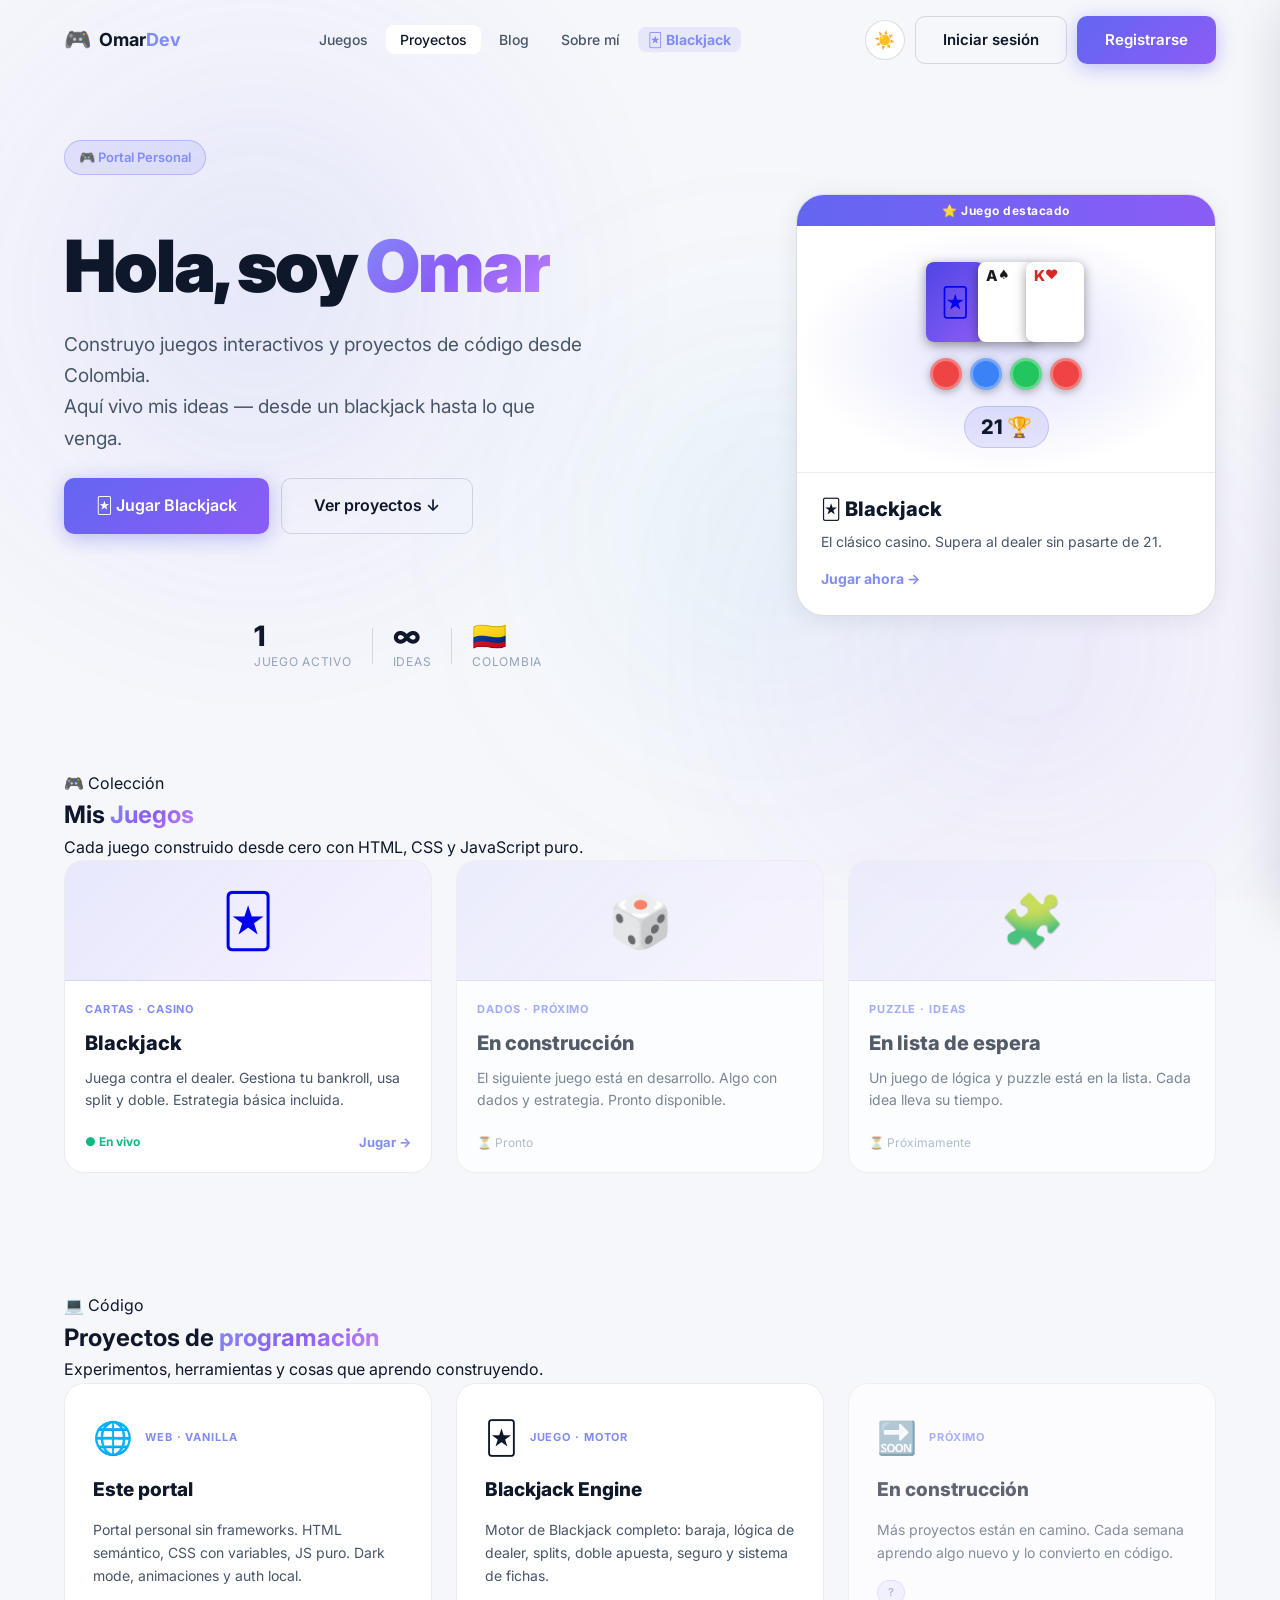
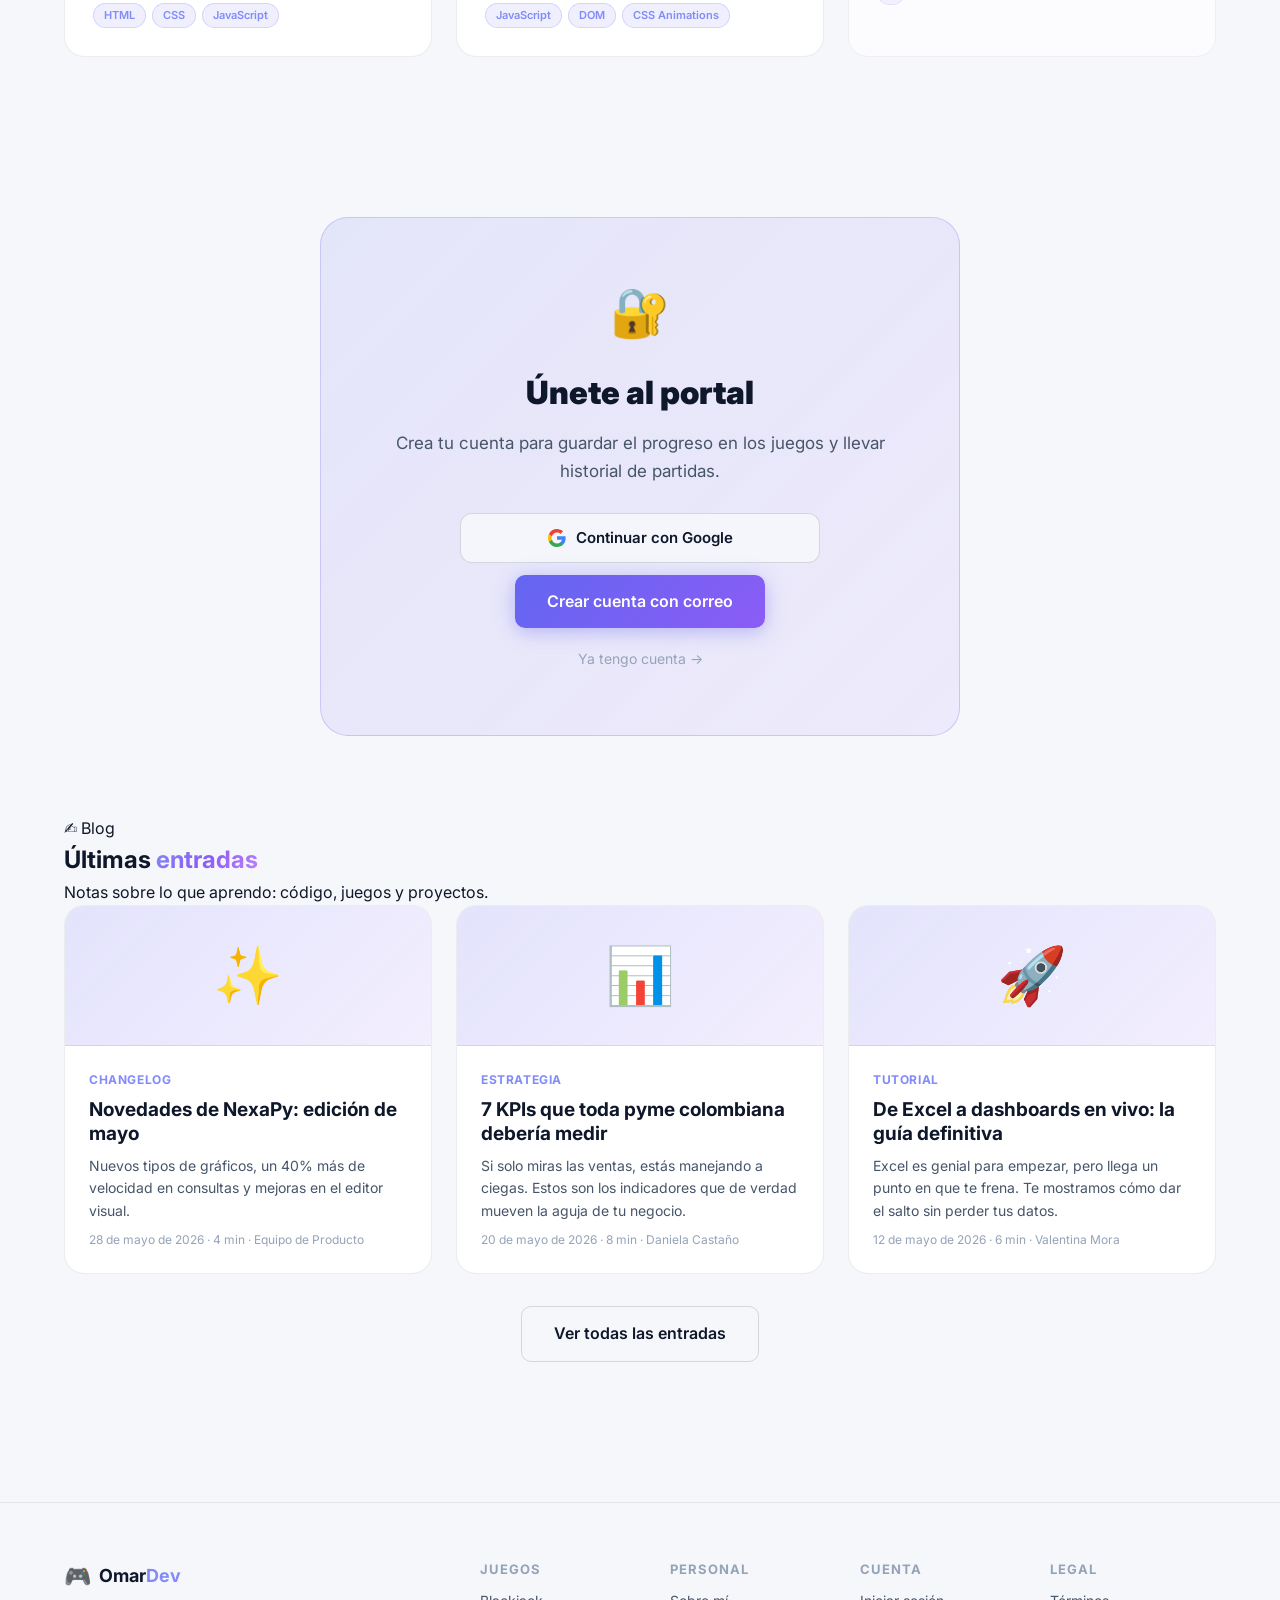
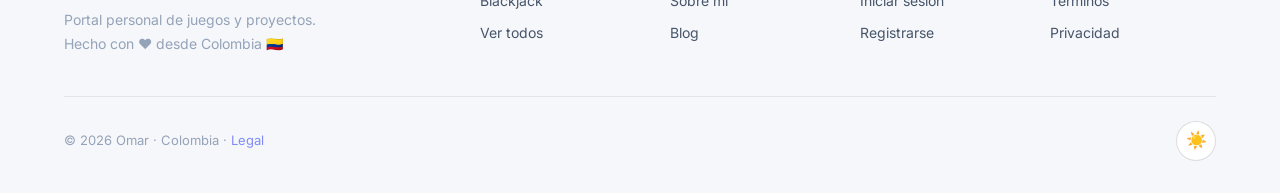
==== commit 1ce01543: "Rediseño completo: portal personal de juegos y proyectos (OmarDev) - index.html: nuevo portal person" ====
--- a/index.html
+++ b/index.html
@@ -3,57 +3,43 @@
 <head>
   <meta charset="UTF-8" />
   <meta name="viewport" content="width=device-width, initial-scale=1.0" />
-  <title>NexaPy Analytics | Plataforma de Análisis de Datos en Tiempo Real</title>
-  <meta name="description" content="NexaPy Analytics convierte tus datos crudos en dashboards interactivos, reportes automáticos e insights predictivos en tiempo real. 14 días gratis." />
+  <title>OmarDev · Juegos & Proyectos</title>
+  <meta name="description" content="Portal personal de Omar: juegos interactivos y proyectos de programación. Primer juego: Blackjack." />
   <meta name="theme-color" content="#0a0b0f" />
+  <meta property="og:title" content="OmarDev · Juegos & Proyectos" />
+  <meta property="og:description" content="Juegos y proyectos hechos desde Colombia." />
+  <meta property="og:type" content="website" />
+  <link rel="canonical" href="https://poeta2475.github.io/python_prueba/" />
   <link rel="icon" type="image/svg+xml" href="assets/favicon.svg" />
-  <link rel="canonical" href="https://poeta2475.github.io/python_prueba/" />
-  <meta property="og:type" content="website" />
-  <meta property="og:title" content="NexaPy Analytics | Análisis de datos en tiempo real" />
-  <meta property="og:description" content="Transforma tus datos en decisiones inteligentes. Dashboards, IA predictiva y reportes automáticos. Hecho en Colombia." />
-  <meta property="og:url" content="https://poeta2475.github.io/python_prueba/" />
-  <meta property="og:image" content="https://poeta2475.github.io/python_prueba/assets/og-image.svg" />
-  <meta property="og:locale" content="es_CO" />
-  <meta name="twitter:card" content="summary_large_image" />
-  <meta name="twitter:image" content="https://poeta2475.github.io/python_prueba/assets/og-image.svg" />
   <link rel="stylesheet" href="styles.css" />
   <link rel="preconnect" href="https://fonts.googleapis.com" />
   <link href="https://fonts.googleapis.com/css2?family=Inter:wght@300;400;500;600;700;800;900&display=swap" rel="stylesheet" />
-  <!-- Tema: sin defer para evitar flash -->
   <script src="js/theme.js"></script>
 </head>
 <body>
-
-  <a href="#features" class="skip-link">Saltar al contenido</a>
-
-  <!-- Aurora de fondo -->
+  <a href="#main" class="skip-link">Saltar al contenido</a>
   <div class="aurora-bg" aria-hidden="true"><span></span></div>
-  <!-- Barra de progreso -->
-  <div class="scroll-progress" id="scrollProgress" aria-hidden="true"></div>
-
-  <!-- ===== NAVBAR ===== -->
+
   <nav class="navbar" id="navbar">
     <div class="nav-container">
       <a href="index.html" class="nav-logo">
-        <span class="logo-icon">⬡</span>
-        <span class="logo-text">NexaPy<span class="logo-accent">Analytics</span></span>
+        <span class="logo-icon">🎮</span>
+        <span class="logo-text">Omar<span class="logo-accent">Dev</span></span>
       </a>
       <ul class="nav-links">
-        <li><a href="#features">Características</a></li>
-        <li><a href="#pricing">Planes</a></li>
+        <li><a href="#games">Juegos</a></li>
+        <li><a href="#projects">Proyectos</a></li>
         <li><a href="blog.html">Blog</a></li>
-        <li><a href="nosotros.html">Nosotros</a></li>
-        <li><a href="juego.html" class="nav-game">🎰 Juego Omar</a></li>
+        <li><a href="nosotros.html">Sobre mí</a></li>
+        <li><a href="juego.html" class="nav-game">🃏 Blackjack</a></li>
       </ul>
       <div class="nav-actions">
-        <button class="theme-toggle" data-theme-toggle aria-label="Cambiar tema claro/oscuro">
+        <button class="theme-toggle" data-theme-toggle aria-label="Cambiar tema">
           <span class="icon-moon">🌙</span><span class="icon-sun">☀️</span>
         </button>
         <a href="login.html" class="btn-outline" data-auth="guest">Iniciar sesión</a>
-        <a href="signup.html" class="btn-primary magnetic" data-auth="guest">Prueba gratis</a>
-        <a href="dashboard.html" class="btn-primary magnetic" data-auth="user">
-          Ir al panel · <span data-user-name>Usuario</span>
-        </a>
+        <a href="signup.html" class="btn-primary" data-auth="guest">Registrarse</a>
+        <a href="index.html" class="btn-primary" data-auth="user" id="userGreet">Mi cuenta</a>
       </div>
       <button class="hamburger" id="hamburger" aria-label="Abrir menú" aria-expanded="false" aria-controls="mobileMenu">
         <span></span><span></span><span></span>
@@ -61,706 +47,306 @@
     </div>
   </nav>
 
-  <!-- Menú móvil -->
   <div class="menu-backdrop" id="menuBackdrop"></div>
   <aside class="mobile-menu" id="mobileMenu" aria-label="Menú de navegación">
-    <a href="#features">Características</a>
-    <a href="#roi">Calculadora ROI</a>
-    <a href="#pricing">Planes</a>
+    <a href="#games">Juegos</a>
+    <a href="#projects">Proyectos</a>
     <a href="blog.html">Blog</a>
-    <a href="nosotros.html">Nosotros</a>
-    <a href="juego.html" class="nav-game">🎰 Juego Omar</a>
-    <a href="#contact">Contacto</a>
+    <a href="nosotros.html">Sobre mí</a>
+    <a href="juego.html" class="nav-game">🃏 Blackjack</a>
     <div class="mobile-menu-actions">
       <button class="btn-outline btn-full" data-theme-toggle>Cambiar tema 🌗</button>
       <a href="login.html" class="btn-outline btn-full" data-auth="guest">Iniciar sesión</a>
-      <a href="signup.html" class="btn-primary btn-full" data-auth="guest">Prueba gratis</a>
-      <a href="dashboard.html" class="btn-primary btn-full" data-auth="user">Ir al panel</a>
+      <a href="signup.html" class="btn-primary btn-full" data-auth="guest">Registrarse</a>
+      <a href="index.html" class="btn-primary btn-full" data-auth="user">Mi cuenta</a>
     </div>
   </aside>
 
-  <!-- ===== HERO ===== -->
-  <header class="hero" id="home">
-    <div class="hero-bg">
-      <div class="grid-overlay"></div>
-      <div class="blob blob-1"></div>
-      <div class="blob blob-2"></div>
-    </div>
-    <div class="hero-container">
-      <div class="hero-badge">
-        <span class="badge-dot"></span>
-        Nuevo: Integración con IA Generativa disponible
-      </div>
-      <h1 class="hero-title">
-        Transforma tus datos<br />en <span class="gradient-text">decisiones inteligentes</span>
-      </h1>
-      <p class="hero-subtitle">
-        NexaPy Analytics es la plataforma todo-en-uno que convierte terabytes de datos crudos
-        en dashboards interactivos, reportes automáticos e insights accionables en tiempo real.
-      </p>
-      <div class="hero-cta">
-        <a href="signup.html" class="btn-primary btn-lg magnetic">
-          Comenzar gratis <span class="btn-arrow">→</span>
-        </a>
-        <a href="dashboard.html" class="btn-ghost btn-lg">
-          <span class="play-icon">▶</span> Ver demostración en vivo
-        </a>
-      </div>
-      <p class="hero-note">Sin tarjeta de crédito · 14 días gratis · Cancela cuando quieras</p>
-
-      <div class="hero-dashboard">
-        <div class="dashboard-card main-card tilt">
-          <div class="tilt-inner">
-            <div class="card-header">
-              <span class="card-dot green"></span>
-              <span class="card-dot yellow"></span>
-              <span class="card-dot red"></span>
-              <span class="card-title">Panel principal · Tiempo real</span>
-            </div>
-            <div class="card-body">
-              <div class="metric-row">
-                <div class="metric">
-                  <span class="metric-label">Ingresos hoy</span>
-                  <span class="metric-value">$84,320</span>
-                  <span class="metric-change positive">+12.4%</span>
+  <main id="main">
+
+    <!-- HERO -->
+    <section class="portal-hero" id="hero">
+      <div class="section-container">
+        <div class="portal-hero-inner">
+
+          <div class="portal-hero-text" data-reveal>
+            <span class="hero-badge">🎮 Portal Personal</span>
+            <h1>Hola, soy <span class="gradient-text">Omar</span></h1>
+            <p class="hero-sub">Construyo juegos interactivos y proyectos de código desde Colombia.<br>Aquí vivo mis ideas — desde un blackjack hasta lo que venga.</p>
+            <div class="hero-cta-group">
+              <a href="juego.html" class="btn-primary btn-lg magnetic">🃏 Jugar Blackjack</a>
+              <a href="#projects" class="btn-outline btn-lg">Ver proyectos ↓</a>
+            </div>
+            <div class="hero-stats">
+              <div class="hstat">
+                <span class="hstat-num">1</span>
+                <span class="hstat-label">Juego activo</span>
+              </div>
+              <div class="hstat-sep"></div>
+              <div class="hstat">
+                <span class="hstat-num">∞</span>
+                <span class="hstat-label">Ideas</span>
+              </div>
+              <div class="hstat-sep"></div>
+              <div class="hstat">
+                <span class="hstat-num">🇨🇴</span>
+                <span class="hstat-label">Colombia</span>
+              </div>
+            </div>
+          </div>
+
+          <div class="portal-hero-visual" data-reveal>
+            <a href="juego.html" class="game-hero-card magnetic">
+              <div class="ghc-badge">⭐ Juego destacado</div>
+              <div class="ghc-preview">
+                <div class="ghc-table">
+                  <div class="ghc-cards">
+                    <div class="ghc-card ghc-card-back"></div>
+                    <div class="ghc-card ghc-card-a">A<span>♠</span></div>
+                    <div class="ghc-card ghc-card-k">K<span>♥</span></div>
+                  </div>
+                  <div class="ghc-chips-row">
+                    <div class="ghc-chip ghc-chip-r"></div>
+                    <div class="ghc-chip ghc-chip-b"></div>
+                    <div class="ghc-chip ghc-chip-g"></div>
+                    <div class="ghc-chip ghc-chip-r"></div>
+                  </div>
+                  <div class="ghc-score">21 🏆</div>
                 </div>
-                <div class="metric">
-                  <span class="metric-label">Usuarios activos</span>
-                  <span class="metric-value">12,847</span>
-                  <span class="metric-change positive">+8.1%</span>
-                </div>
-                <div class="metric">
-                  <span class="metric-label">Conversión</span>
-                  <span class="metric-value">4.73%</span>
-                  <span class="metric-change negative">-0.3%</span>
-                </div>
-              </div>
-              <div class="chart-area">
-                <svg viewBox="0 0 400 120" class="line-chart" aria-hidden="true">
-                  <defs>
-                    <linearGradient id="chartGrad" x1="0" y1="0" x2="0" y2="1">
-                      <stop offset="0%" stop-color="#6366f1" stop-opacity="0.4"/>
-                      <stop offset="100%" stop-color="#6366f1" stop-opacity="0"/>
-                    </linearGradient>
-                  </defs>
-                  <path d="M0,90 C40,80 80,40 120,50 C160,60 200,20 240,30 C280,40 320,10 400,5"
-                        fill="none" stroke="#6366f1" stroke-width="2.5"/>
-                  <path d="M0,90 C40,80 80,40 120,50 C160,60 200,20 240,30 C280,40 320,10 400,5 L400,120 L0,120 Z"
-                        fill="url(#chartGrad)"/>
-                </svg>
-              </div>
-            </div>
-          </div>
-        </div>
-      </div>
-
-      <div class="hero-stats">
-        <div class="hero-stat"><strong class="stat-number" data-target="3500">0</strong><span>Empresas activas</span></div>
-        <div class="hero-stat"><strong>99.98%</strong><span>Uptime</span></div>
-        <div class="hero-stat"><strong class="stat-number" data-target="32">0</strong><span>Departamentos</span></div>
-        <div class="hero-stat"><strong>4.9★</strong><span>8,000+ reseñas</span></div>
-      </div>
-    </div>
-  </header>
-
-  <!-- ===== LOGOS ===== -->
-  <section class="logos-section" aria-label="Empresas que confían en nosotros">
-    <p class="logos-label">Empresas que confían en nosotros</p>
-    <div class="logos-track">
-      <div class="logos-inner">
-        <span class="logo-pill">Banco Central</span>
-        <span class="logo-pill">TechCorp SA</span>
-        <span class="logo-pill">Finnovatix</span>
-        <span class="logo-pill">MedAnalytica</span>
-        <span class="logo-pill">RetailPro</span>
-        <span class="logo-pill">LogiStream</span>
-        <span class="logo-pill">EduInsight</span>
-        <span class="logo-pill">CloudMatrix</span>
-        <span class="logo-pill" aria-hidden="true">Banco Central</span>
-        <span class="logo-pill" aria-hidden="true">TechCorp SA</span>
-        <span class="logo-pill" aria-hidden="true">Finnovatix</span>
-        <span class="logo-pill" aria-hidden="true">MedAnalytica</span>
-        <span class="logo-pill" aria-hidden="true">RetailPro</span>
-        <span class="logo-pill" aria-hidden="true">LogiStream</span>
-        <span class="logo-pill" aria-hidden="true">EduInsight</span>
-        <span class="logo-pill" aria-hidden="true">CloudMatrix</span>
-      </div>
-    </div>
-  </section>
-
-  <!-- ===== FEATURES (con tabs) ===== -->
-  <section class="features" id="features">
+              </div>
+              <div class="ghc-info">
+                <h3>🃏 Blackjack</h3>
+                <p>El clásico casino. Supera al dealer sin pasarte de 21.</p>
+                <span class="ghc-cta">Jugar ahora →</span>
+              </div>
+            </a>
+          </div>
+
+        </div>
+      </div>
+    </section>
+
+    <!-- JUEGOS -->
+    <section class="content-section" id="games">
+      <div class="section-container">
+        <div class="section-head" data-reveal>
+          <p class="section-eyebrow">🎮 Colección</p>
+          <h2>Mis <span class="gradient-text">Juegos</span></h2>
+          <p>Cada juego construido desde cero con HTML, CSS y JavaScript puro.</p>
+        </div>
+        <div class="games-grid" data-reveal>
+
+          <a href="juego.html" class="game-card">
+            <div class="gc-thumb">🃏</div>
+            <div class="gc-body">
+              <span class="gc-tag">Cartas · Casino</span>
+              <h3>Blackjack</h3>
+              <p>Juega contra el dealer. Gestiona tu bankroll, usa split y doble. Estrategia básica incluida.</p>
+              <div class="gc-footer">
+                <span class="gc-live">● En vivo</span>
+                <span class="gc-play">Jugar →</span>
+              </div>
+            </div>
+          </a>
+
+          <div class="game-card game-card-soon">
+            <div class="gc-thumb">🎲</div>
+            <div class="gc-body">
+              <span class="gc-tag">Dados · Próximo</span>
+              <h3>En construcción</h3>
+              <p>El siguiente juego está en desarrollo. Algo con dados y estrategia. Pronto disponible.</p>
+              <div class="gc-footer">
+                <span class="gc-coming">⏳ Pronto</span>
+              </div>
+            </div>
+          </div>
+
+          <div class="game-card game-card-soon">
+            <div class="gc-thumb">🧩</div>
+            <div class="gc-body">
+              <span class="gc-tag">Puzzle · Ideas</span>
+              <h3>En lista de espera</h3>
+              <p>Un juego de lógica y puzzle está en la lista. Cada idea lleva su tiempo.</p>
+              <div class="gc-footer">
+                <span class="gc-coming">⏳ Próximamente</span>
+              </div>
+            </div>
+          </div>
+
+        </div>
+      </div>
+    </section>
+
+    <!-- PROYECTOS -->
+    <section class="content-section section-alt" id="projects">
+      <div class="section-container">
+        <div class="section-head" data-reveal>
+          <p class="section-eyebrow">💻 Código</p>
+          <h2>Proyectos de <span class="gradient-text">programación</span></h2>
+          <p>Experimentos, herramientas y cosas que aprendo construyendo.</p>
+        </div>
+        <div class="projects-grid" data-reveal>
+
+          <div class="project-card">
+            <div class="pc-header">
+              <span class="pc-icon">🌐</span>
+              <span class="gc-tag">Web · Vanilla</span>
+            </div>
+            <h3>Este portal</h3>
+            <p>Portal personal sin frameworks. HTML semántico, CSS con variables, JS puro. Dark mode, animaciones y auth local.</p>
+            <div class="pc-stack">
+              <span>HTML</span>
+              <span>CSS</span>
+              <span>JavaScript</span>
+            </div>
+          </div>
+
+          <div class="project-card">
+            <div class="pc-header">
+              <span class="pc-icon">🃏</span>
+              <span class="gc-tag">Juego · Motor</span>
+            </div>
+            <h3>Blackjack Engine</h3>
+            <p>Motor de Blackjack completo: baraja, lógica de dealer, splits, doble apuesta, seguro y sistema de fichas.</p>
+            <div class="pc-stack">
+              <span>JavaScript</span>
+              <span>DOM</span>
+              <span>CSS Animations</span>
+            </div>
+          </div>
+
+          <div class="project-card pc-coming">
+            <div class="pc-header">
+              <span class="pc-icon">🔜</span>
+              <span class="gc-tag">Próximo</span>
+            </div>
+            <h3>En construcción</h3>
+            <p>Más proyectos están en camino. Cada semana aprendo algo nuevo y lo convierto en código.</p>
+            <div class="pc-stack">
+              <span>?</span>
+            </div>
+          </div>
+
+        </div>
+      </div>
+    </section>
+
+    <!-- CTA AUTH (solo visitantes) -->
+    <section class="portal-cta" id="join" data-auth="guest">
+      <div class="section-container">
+        <div class="cta-card" data-reveal>
+          <div class="cta-icon">🔐</div>
+          <h2>Únete al portal</h2>
+          <p>Crea tu cuenta para guardar el progreso en los juegos y llevar historial de partidas.</p>
+          <div class="cta-methods">
+            <a href="signup.html?g=1" class="btn-google">
+              <svg width="18" height="18" viewBox="0 0 18 18" aria-hidden="true">
+                <path fill="#4285F4" d="M17.64 9.2c0-.637-.057-1.251-.164-1.84H9v3.481h4.844c-.209 1.125-.843 2.078-1.796 2.716v2.259h2.908c1.702-1.567 2.684-3.875 2.684-6.615z"/>
+                <path fill="#34A853" d="M9 18c2.43 0 4.467-.806 5.956-2.18l-2.908-2.259c-.806.54-1.837.86-3.048.86-2.344 0-4.328-1.584-5.036-3.711H.957v2.332A8.997 8.997 0 0 0 9 18z"/>
+                <path fill="#FBBC05" d="M3.964 10.71A5.41 5.41 0 0 1 3.682 9c0-.593.102-1.17.282-1.71V4.958H.957A8.996 8.996 0 0 0 0 9c0 1.452.348 2.827.957 4.042l3.007-2.332z"/>
+                <path fill="#EA4335" d="M9 3.58c1.321 0 2.508.454 3.44 1.345l2.582-2.58C13.463.891 11.426 0 9 0A8.997 8.997 0 0 0 .957 4.958L3.964 7.29C4.672 5.163 6.656 3.58 9 3.58z"/>
+              </svg>
+              Continuar con Google
+            </a>
+            <a href="signup.html" class="btn-primary btn-lg">Crear cuenta con correo</a>
+            <a href="login.html" class="btn-link-muted">Ya tengo cuenta →</a>
+          </div>
+        </div>
+      </div>
+    </section>
+
+    <!-- BLOG RECIENTE -->
+    <section class="content-section" id="blog-preview">
+      <div class="section-container">
+        <div class="section-head" data-reveal>
+          <p class="section-eyebrow">✍️ Blog</p>
+          <h2>Últimas <span class="gradient-text">entradas</span></h2>
+          <p>Notas sobre lo que aprendo: código, juegos y proyectos.</p>
+        </div>
+        <div class="blog-grid" id="blogPreview" data-reveal></div>
+        <div style="text-align:center;margin-top:32px" data-reveal>
+          <a href="blog.html" class="btn-outline btn-lg">Ver todas las entradas</a>
+        </div>
+      </div>
+    </section>
+
+  </main>
+
+  <!-- FOOTER -->
+  <footer class="portal-footer">
     <div class="section-container">
-      <div class="section-header">
-        <span class="section-tag">Características</span>
-        <h2 class="section-title">Una plataforma, todo el ciclo del dato</h2>
-        <p class="section-subtitle">Explora cómo NexaPy cubre cada etapa: desde la ingestión hasta la predicción.</p>
-      </div>
-
-      <div class="feature-tabs" role="tablist">
-        <button class="tab-btn active" data-tab="viz" role="tab">📊 Visualización</button>
-        <button class="tab-btn" data-tab="ai" role="tab">🤖 IA Predictiva</button>
-        <button class="tab-btn" data-tab="auto" role="tab">⚡ Automatización</button>
-        <button class="tab-btn" data-tab="sec" role="tab">🔒 Seguridad</button>
-      </div>
-
-      <div class="tab-panels">
-        <div class="tab-panel active" data-panel="viz">
-          <div class="tab-panel-grid spotlight">
-            <div>
-              <h3>Dashboards en tiempo real</h3>
-              <p>Crea visualizaciones interactivas con drag &amp; drop. Conecta más de 200 fuentes y actualiza tus métricas al instante, sin escribir código.</p>
-              <ul class="tab-checklist">
-                <li>Más de 50 tipos de gráficos personalizables</li>
-                <li>Actualización en tiempo real en menos de 1 segundo</li>
-                <li>Filtros, drill-downs y alertas automáticas</li>
-                <li>Compartible público o privado con un clic</li>
-              </ul>
-            </div>
-            <div class="tab-visual">📊</div>
-          </div>
-        </div>
-        <div class="tab-panel" data-panel="ai">
-          <div class="tab-panel-grid spotlight">
-            <div>
-              <h3>Modelos predictivos sin fricción</h3>
-              <p>Machine learning pre-entrenado que se adapta a tus datos para predecir tendencias, detectar anomalías y segmentar automáticamente.</p>
-              <ul class="tab-checklist">
-                <li>Predicción de ventas, churn y demanda</li>
-                <li>Detección de anomalías en tiempo real</li>
-                <li>Segmentación y clustering automático</li>
-                <li>Asistente de IA generativa para consultas en lenguaje natural</li>
-              </ul>
-            </div>
-            <div class="tab-visual">🤖</div>
-          </div>
-        </div>
-        <div class="tab-panel" data-panel="auto">
-          <div class="tab-panel-grid spotlight">
-            <div>
-              <h3>Pipelines que se ejecutan solos</h3>
-              <p>Automatiza limpieza, transformación y carga con flujos visuales. Programa ejecuciones o dispáralas por eventos.</p>
-              <ul class="tab-checklist">
-                <li>Editor visual de flujos ETL/ELT</li>
-                <li>Reportes automáticos por correo, Slack o WhatsApp</li>
-                <li>Disparadores por evento o programados</li>
-                <li>Reintentos y registro de auditoría incluidos</li>
-              </ul>
-            </div>
-            <div class="tab-visual">⚡</div>
-          </div>
-        </div>
-        <div class="tab-panel" data-panel="sec">
-          <div class="tab-panel-grid spotlight">
-            <div>
-              <h3>Seguridad de nivel empresarial</h3>
-              <p>Tus datos protegidos con los estándares más exigentes de la industria.</p>
-              <ul class="tab-checklist">
-                <li>Cifrado AES-256 en reposo y TLS 1.3 en tránsito</li>
-                <li>SSO/SAML, LDAP y permisos granulares por rol</li>
-                <li>Auditoría completa de accesos</li>
-                <li>ISO 27001 · SOC 2 Type II · GDPR</li>
-              </ul>
-            </div>
-            <div class="tab-visual">🔒</div>
-          </div>
-        </div>
-      </div>
-    </div>
-  </section>
-
-  <!-- ===== BENTO GRID ===== -->
-  <section class="features" aria-label="Capacidades destacadas" style="padding-top:0">
-    <div class="section-container">
-      <div class="section-header">
-        <span class="section-tag">Capacidades</span>
-        <h2 class="section-title">Diseñado para equipos que van en serio</h2>
-      </div>
-      <div class="bento">
-        <div class="bento-card bento-big bento-glow tilt spotlight">
-          <span class="bento-tag">Rendimiento</span>
-          <span class="bento-emoji">⚡</span>
-          <div class="tilt-inner">
-            <span class="bento-number">4×</span>
-            <h3>Consultas más rápidas</h3>
-            <p>Motor columnar optimizado que procesa miles de millones de filas en segundos.</p>
-          </div>
-        </div>
-        <div class="bento-card bento-wide spotlight">
-          <span class="bento-tag">Conectividad</span>
-          <span class="bento-emoji">🔌</span>
-          <h3>+200 integraciones nativas</h3>
-          <p>Bases de datos, CRMs, hojas de cálculo, data warehouses y APIs.</p>
-        </div>
-        <div class="bento-card spotlight">
-          <span class="bento-emoji">🌎</span>
-          <h3>Multi-región</h3>
-          <p>Datos donde los necesites.</p>
-        </div>
-        <div class="bento-card spotlight">
-          <span class="bento-emoji">👥</span>
-          <h3>Colaboración</h3>
-          <p>Comentarios sobre los datos.</p>
-        </div>
-        <div class="bento-card bento-wide bento-glow spotlight">
-          <span class="bento-tag">Confianza</span>
-          <span class="bento-emoji">🛡️</span>
-          <h3>99.98% de uptime con SLA</h3>
-          <p>Infraestructura redundante y monitoreo 24/7 con compensación garantizada.</p>
-        </div>
-      </div>
-    </div>
-  </section>
-
-  <!-- ===== STATS ===== -->
-  <section class="stats-section" id="stats">
-    <div class="stats-bg"><div class="blob blob-3"></div></div>
-    <div class="section-container">
-      <div class="section-header">
-        <span class="section-tag">Métricas</span>
-        <h2 class="section-title">Resultados que hablan por sí solos</h2>
-      </div>
-      <div class="stats-grid">
-        <div class="stat-card spotlight">
-          <span class="stat-number" data-target="3500">0</span><span class="stat-suffix">+</span>
-          <span class="stat-label">Empresas activas</span><span class="stat-desc">en los 32 departamentos de Colombia</span>
-        </div>
-        <div class="stat-card spotlight">
-          <span class="stat-number" data-target="99.98" data-decimals="2">0</span><span class="stat-suffix">%</span>
-          <span class="stat-label">Uptime garantizado</span><span class="stat-desc">SLA con compensación</span>
-        </div>
-        <div class="stat-card spotlight">
-          <span class="stat-number" data-target="12">0</span><span class="stat-suffix">B+</span>
-          <span class="stat-label">Registros procesados</span><span class="stat-desc">cada día en nuestra plataforma</span>
-        </div>
-        <div class="stat-card spotlight">
-          <span class="stat-number" data-target="4">0</span><span class="stat-suffix">x</span>
-          <span class="stat-label">Más rápido</span><span class="stat-desc">que la competencia en consultas</span>
-        </div>
-      </div>
-      <div class="trust-bar">
-        <div class="trust-item"><span class="trust-icon">🏆</span><span>Mejor plataforma BI 2025 · G2 Crowd</span></div>
-        <div class="trust-item"><span class="trust-icon">🛡️</span><span>ISO 27001 · SOC 2 Type II · GDPR</span></div>
-        <div class="trust-item"><span class="trust-icon">⭐</span><span>4.9/5 en más de 8,000 reseñas</span></div>
-      </div>
-    </div>
-  </section>
-
-  <!-- ===== HOW IT WORKS ===== -->
-  <section class="how-it-works">
-    <div class="section-container">
-      <div class="section-header">
-        <span class="section-tag">Proceso</span>
-        <h2 class="section-title">Empieza a ver resultados en minutos</h2>
-        <p class="section-subtitle">No se requiere conocimiento técnico. Sigue estos pasos y tendrás tu primer dashboard funcionando hoy mismo.</p>
-      </div>
-      <div class="steps-container">
-        <div class="step-line"></div>
-        <div class="step">
-          <div class="step-number">01</div>
-          <div class="step-content"><h3>Conecta tus fuentes de datos</h3>
-            <p>Selecciona entre más de 200 conectores nativos o usa nuestra API REST/GraphQL. La configuración toma menos de 5 minutos.</p></div>
-        </div>
-        <div class="step">
-          <div class="step-number">02</div>
-          <div class="step-content"><h3>Define tu modelo de datos</h3>
-            <p>NexaPy detecta automáticamente el esquema y sugiere relaciones. Ajusta con nuestro editor visual sin SQL.</p></div>
-        </div>
-        <div class="step">
-          <div class="step-number">03</div>
-          <div class="step-content"><h3>Crea dashboards con drag &amp; drop</h3>
-            <p>Elige entre más de 50 widgets o diseña los tuyos. Añade filtros, drill-downs y alertas en segundos.</p></div>
-        </div>
-        <div class="step">
-          <div class="step-number">04</div>
-          <div class="step-content"><h3>Comparte y colabora</h3>
-            <p>Invita a tu equipo, define permisos por rol y comparte dashboards. Comenta directamente sobre los datos.</p></div>
-        </div>
-      </div>
-    </div>
-  </section>
-
-  <!-- ===== ROI CALCULATOR ===== -->
-  <section class="roi-section" id="roi">
-    <div class="section-container">
-      <div class="section-header">
-        <span class="section-tag">Calculadora</span>
-        <h2 class="section-title">¿Cuánto ahorrarías con NexaPy?</h2>
-        <p class="section-subtitle">Ajusta los valores a tu equipo y descubre tu retorno de inversión estimado.</p>
-      </div>
-      <div class="roi-card" id="roiCalc">
-        <div class="roi-inputs">
-          <h3>Tu equipo de datos</h3>
-          <div class="roi-field">
-            <label>Personas en el equipo <output id="outTeam">8</output></label>
-            <input type="range" id="roiTeam" min="1" max="100" value="8" />
-          </div>
-          <div class="roi-field">
-            <label>Horas/semana en reportes manuales <output id="outHours">12 h</output></label>
-            <input type="range" id="roiHours" min="1" max="40" value="12" />
-          </div>
-          <div class="roi-field">
-            <label>Costo por hora del equipo (COP) <output id="outCost">$35.000</output></label>
-            <input type="range" id="roiCost" min="15000" max="200000" step="5000" value="35000" />
-          </div>
-        </div>
-        <div class="roi-results">
-          <div class="roi-metric">
-            <span>Ahorro estimado mensual</span>
-            <strong id="roiSaved">$0</strong>
-          </div>
-          <div class="roi-metric muted">
-            <span>Horas recuperadas</span>
-            <strong id="roiHoursSaved">0 h/mes</strong>
-          </div>
-          <div class="roi-metric">
-            <span>Retorno de inversión (ROI)</span>
-            <strong id="roiPercent">0%</strong>
-          </div>
-          <p class="roi-disclaimer">Estimación basada en automatizar ~70% del tiempo de reportería. Resultados reales varían según el caso.</p>
-        </div>
-      </div>
-    </div>
-  </section>
-
-  <!-- ===== PRICING ===== -->
-  <section class="pricing" id="pricing">
-    <div class="section-container">
-      <div class="section-header">
-        <span class="section-tag">Planes</span>
-        <h2 class="section-title">Precios transparentes sin sorpresas</h2>
-        <p class="section-subtitle">Escala según tus necesidades. Todos los planes incluyen soporte prioritario y actualizaciones gratuitas.</p>
-      </div>
-      <div class="pricing-toggle">
-        <span class="toggle-label active" id="monthly-label">Mensual</span>
-        <label class="toggle-switch">
-          <input type="checkbox" id="billing-toggle" aria-label="Cambiar entre facturación mensual y anual" />
-          <span class="toggle-slider"></span>
-        </label>
-        <span class="toggle-label" id="annual-label">Anual <span class="save-badge">Ahorra 20%</span></span>
-      </div>
-      <div class="pricing-grid">
-        <div class="pricing-card spotlight">
-          <div class="plan-header">
-            <span class="plan-name">Starter</span>
-            <div class="plan-price"><span class="price-amount" data-monthly="99.000" data-annual="79.000">$99.000</span><span class="price-period">COP/mes</span></div>
-            <p class="plan-desc">Perfecto para emprendedores y equipos pequeños que comienzan con análisis de datos.</p>
-          </div>
-          <ul class="plan-features">
-            <li><span class="check">✓</span> 3 fuentes de datos</li>
-            <li><span class="check">✓</span> 5 dashboards</li>
-            <li><span class="check">✓</span> 10 GB de almacenamiento</li>
-            <li><span class="check">✓</span> Actualización cada hora</li>
-            <li><span class="check">✓</span> Soporte por correo</li>
-            <li><span class="muted">✗</span> IA predictiva</li>
-            <li><span class="muted">✗</span> API acceso</li>
-          </ul>
-          <a href="signup.html?plan=starter" class="btn-outline btn-full">Comenzar gratis</a>
-        </div>
-        <div class="pricing-card pricing-popular spotlight">
-          <div class="popular-badge">Más popular</div>
-          <div class="plan-header">
-            <span class="plan-name">Professional</span>
-            <div class="plan-price"><span class="price-amount" data-monthly="279.000" data-annual="223.000">$279.000</span><span class="price-period">COP/mes</span></div>
-            <p class="plan-desc">Para equipos en crecimiento que necesitan análisis avanzado y colaboración.</p>
-          </div>
-          <ul class="plan-features">
-            <li><span class="check">✓</span> 25 fuentes de datos</li>
-            <li><span class="check">✓</span> Dashboards ilimitados</li>
-            <li><span class="check">✓</span> 100 GB de almacenamiento</li>
-            <li><span class="check">✓</span> Tiempo real (&lt;1 min)</li>
-            <li><span class="check">✓</span> Soporte prioritario 24/7</li>
-            <li><span class="check">✓</span> IA predictiva básica</li>
-            <li><span class="check">✓</span> API REST completa</li>
-          </ul>
-          <a href="signup.html?plan=professional" class="btn-primary btn-full magnetic">Comenzar gratis</a>
-        </div>
-        <div class="pricing-card spotlight">
-          <div class="plan-header">
-            <span class="plan-name">Enterprise</span>
-            <div class="plan-price"><span class="price-amount" data-lock="1">A medida</span></div>
-            <p class="plan-desc">Para grandes organizaciones con necesidades de seguridad y escala avanzadas.</p>
-          </div>
-          <ul class="plan-features">
-            <li><span class="check">✓</span> Fuentes ilimitadas</li>
-            <li><span class="check">✓</span> Almacenamiento ilimitado</li>
-            <li><span class="check">✓</span> Tiempo real (instantáneo)</li>
-            <li><span class="check">✓</span> Gerente de cuenta dedicado</li>
-            <li><span class="check">✓</span> SSO/SAML + LDAP</li>
-            <li><span class="check">✓</span> IA predictiva avanzada</li>
-            <li><span class="check">✓</span> On-premise disponible</li>
-          </ul>
-          <a href="#contact" class="btn-outline btn-full">Hablar con ventas</a>
-        </div>
-      </div>
-    </div>
-  </section>
-
-  <!-- ===== COMPARATIVA ===== -->
-  <section class="compare-section">
-    <div class="section-container">
-      <div class="section-header">
-        <span class="section-tag">Comparativa</span>
-        <h2 class="section-title">Por qué los equipos eligen NexaPy</h2>
-        <p class="section-subtitle">Frente a herramientas tradicionales de BI y hojas de cálculo.</p>
-      </div>
-      <div class="compare-wrap">
-        <table class="compare-table">
-          <thead>
-            <tr>
-              <th>Característica</th>
-              <th class="col-us">NexaPy</th>
-              <th>BI tradicional</th>
-              <th>Hojas de cálculo</th>
-            </tr>
-          </thead>
-          <tbody>
-            <tr><td>Tiempo de configuración</td><td class="col-us">Minutos</td><td>Semanas</td><td>Horas</td></tr>
-            <tr><td>Datos en tiempo real</td><td class="col-us"><span class="compare-yes">✓</span></td><td><span class="compare-partial">Parcial</span></td><td><span class="compare-no">✗</span></td></tr>
-            <tr><td>IA predictiva integrada</td><td class="col-us"><span class="compare-yes">✓</span></td><td><span class="compare-no">✗</span></td><td><span class="compare-no">✗</span></td></tr>
-            <tr><td>Sin necesidad de código</td><td class="col-us"><span class="compare-yes">✓</span></td><td><span class="compare-partial">Parcial</span></td><td><span class="compare-yes">✓</span></td></tr>
-            <tr><td>Colaboración en vivo</td><td class="col-us"><span class="compare-yes">✓</span></td><td><span class="compare-partial">Parcial</span></td><td><span class="compare-no">✗</span></td></tr>
-            <tr><td>+200 integraciones</td><td class="col-us"><span class="compare-yes">✓</span></td><td><span class="compare-partial">Limitadas</span></td><td><span class="compare-no">✗</span></td></tr>
-            <tr><td>Seguridad empresarial</td><td class="col-us"><span class="compare-yes">✓</span></td><td><span class="compare-yes">✓</span></td><td><span class="compare-no">✗</span></td></tr>
-          </tbody>
-        </table>
-      </div>
-    </div>
-  </section>
-
-  <!-- ===== INTEGRACIONES ===== -->
-  <section class="integrations-section" id="integrations">
-    <div class="section-container">
-      <div class="section-header">
-        <span class="section-tag">Integraciones</span>
-        <h2 class="section-title">Conecta con tu stack en minutos</h2>
-        <p class="section-subtitle">Más de 200 conectores nativos. Estos son algunos de los favoritos.</p>
-      </div>
-      <div class="integrations-cloud">
-        <div class="integration-chip"><span class="ic-logo">🐘</span> PostgreSQL</div>
-        <div class="integration-chip"><span class="ic-logo">🍃</span> MongoDB</div>
-        <div class="integration-chip"><span class="ic-logo">☁️</span> Snowflake</div>
-        <div class="integration-chip"><span class="ic-logo">🔷</span> BigQuery</div>
-        <div class="integration-chip"><span class="ic-logo">📊</span> Google Sheets</div>
-        <div class="integration-chip"><span class="ic-logo">⚡</span> Salesforce</div>
-        <div class="integration-chip"><span class="ic-logo">🟠</span> HubSpot</div>
-        <div class="integration-chip"><span class="ic-logo">💬</span> Slack</div>
-        <div class="integration-chip"><span class="ic-logo">🅰️</span> Airtable</div>
-        <div class="integration-chip"><span class="ic-logo">🟦</span> Stripe</div>
-        <div class="integration-chip"><span class="ic-logo">📦</span> Shopify</div>
-        <div class="integration-chip"><span class="ic-logo">➕</span> +193 más</div>
-      </div>
-    </div>
-  </section>
-
-  <!-- ===== CTA ===== -->
-  <section class="cta-section">
-    <div class="cta-bg"><div class="blob blob-4"></div></div>
-    <div class="section-container">
-      <div class="cta-box">
-        <h2>¿Listo para transformar tus datos?</h2>
-        <p>Únete a más de 3,500 empresas que ya toman decisiones más inteligentes con NexaPy Analytics. 14 días gratis, sin tarjeta de crédito.</p>
-        <div class="cta-actions">
-          <a href="signup.html" class="btn-primary btn-lg magnetic">Empezar ahora — es gratis</a>
-          <a href="#contact" class="btn-ghost-white btn-lg">Hablar con un experto</a>
-        </div>
-      </div>
-    </div>
-  </section>
-
-  <!-- ===== TESTIMONIALS (carrusel) ===== -->
-  <section class="testimonials" id="testimonials">
-    <div class="section-container">
-      <div class="section-header">
-        <span class="section-tag">Testimonios</span>
-        <h2 class="section-title">Lo que dicen nuestros clientes</h2>
-      </div>
-      <div class="testi-carousel" id="testiCarousel">
-        <div class="testi-viewport">
-          <div class="testi-track">
-            <figure class="testimonial-card">
-              <div class="stars" aria-label="5 de 5 estrellas">★★★★★</div>
-              <blockquote class="testimonial-text">"NexaPy transformó completamente cómo tomamos decisiones. Pasamos de reportes semanales a dashboards en tiempo real. El ROI fue evidente en el primer mes."</blockquote>
-              <figcaption class="testimonial-author">
-                <div class="author-avatar" style="background:linear-gradient(135deg,#6366f1,#8b5cf6)">MA</div>
-                <div><strong>María Alvarado</strong><span>CFO · Finnovatix S.A.</span></div>
-              </figcaption>
-            </figure>
-            <figure class="testimonial-card">
-              <div class="stars" aria-label="5 de 5 estrellas">★★★★★</div>
-              <blockquote class="testimonial-text">"La integración con nuestro data warehouse fue inmediata. El soporte resolvió nuestra consulta técnica en menos de 20 minutos. Increíble."</blockquote>
-              <figcaption class="testimonial-author">
-                <div class="author-avatar" style="background:linear-gradient(135deg,#10b981,#059669)">CR</div>
-                <div><strong>Carlos Rivas</strong><span>CTO · LogiStream</span></div>
-              </figcaption>
-            </figure>
-            <figure class="testimonial-card">
-              <div class="stars" aria-label="5 de 5 estrellas">★★★★★</div>
-              <blockquote class="testimonial-text">"Evaluamos 6 plataformas y NexaPy ganó en todos los criterios. Nuestro equipo de 80 personas lo adoptó en menos de una semana."</blockquote>
-              <figcaption class="testimonial-author">
-                <div class="author-avatar" style="background:linear-gradient(135deg,#f59e0b,#d97706)">LG</div>
-                <div><strong>Laura Gómez</strong><span>Head of Data · RetailPro</span></div>
-              </figcaption>
-            </figure>
-            <figure class="testimonial-card">
-              <div class="stars" aria-label="5 de 5 estrellas">★★★★★</div>
-              <blockquote class="testimonial-text">"Reducimos el tiempo de generación de reportes en un 80%. Ahora el equipo dedica ese tiempo a analizar, no a recopilar datos."</blockquote>
-              <figcaption class="testimonial-author">
-                <div class="author-avatar" style="background:linear-gradient(135deg,#06b6d4,#0891b2)">JT</div>
-                <div><strong>Javier Torres</strong><span>Director de Operaciones · CloudMatrix</span></div>
-              </figcaption>
-            </figure>
-          </div>
-        </div>
-        <div class="testi-controls">
-          <button class="testi-arrow" id="testiPrev" aria-label="Anterior">←</button>
-          <div class="testi-dots" id="testiDots"></div>
-          <button class="testi-arrow" id="testiNext" aria-label="Siguiente">→</button>
-        </div>
-      </div>
-    </div>
-  </section>
-
-  <!-- ===== FAQ ===== -->
-  <section class="faq" id="faq">
-    <div class="section-container section-narrow">
-      <div class="section-header">
-        <span class="section-tag">FAQ</span>
-        <h2 class="section-title">Preguntas frecuentes</h2>
-        <p class="section-subtitle">¿No encuentras lo que buscas? Escríbenos en la sección de contacto.</p>
-      </div>
-      <div class="faq-list">
-        <div class="faq-item">
-          <button class="faq-question" aria-expanded="false"><span>¿Necesito conocimientos técnicos para usar NexaPy?</span><span class="faq-icon">+</span></button>
-          <div class="faq-answer"><p>No. NexaPy está diseñado para usuarios de negocio. Conectas tus fuentes y construyes dashboards con drag &amp; drop. Para casos avanzados, ofrecemos API REST/GraphQL y editor SQL opcionales.</p></div>
-        </div>
-        <div class="faq-item">
-          <button class="faq-question" aria-expanded="false"><span>¿Cómo funciona la prueba gratuita de 14 días?</span><span class="faq-icon">+</span></button>
-          <div class="faq-answer"><p>Acceso completo al plan Professional sin tarjeta de crédito. Al terminar, eliges un plan o tu cuenta pasa al modo gratuito limitado. Nunca te cobramos sin avisar.</p></div>
-        </div>
-        <div class="faq-item">
-          <button class="faq-question" aria-expanded="false"><span>¿Mis datos están seguros?</span><span class="faq-icon">+</span></button>
-          <div class="faq-answer"><p>Sí. Ciframos en reposo (AES-256) y en tránsito (TLS 1.3), con certificaciones ISO 27001 y SOC 2 Type II. Cumplimos GDPR y nunca compartimos tus datos con terceros.</p></div>
-        </div>
-        <div class="faq-item">
-          <button class="faq-question" aria-expanded="false"><span>¿Puedo cambiar de plan o cancelar cuando quiera?</span><span class="faq-icon">+</span></button>
-          <div class="faq-answer"><p>Por supuesto. Cambias de plan al instante desde tu panel y el cobro se prorratea. Puedes cancelar en cualquier momento sin penalizaciones ni permanencia.</p></div>
-        </div>
-        <div class="faq-item">
-          <button class="faq-question" aria-expanded="false"><span>¿Ofrecen soporte en español?</span><span class="faq-icon">+</span></button>
-          <div class="faq-answer"><p>Sí, soporte nativo en español por chat, correo y videollamada. Los planes Enterprise incluyen un gerente de cuenta dedicado y SLA de respuesta garantizado.</p></div>
-        </div>
-      </div>
-    </div>
-  </section>
-
-  <!-- ===== CONTACT ===== -->
-  <section class="contact" id="contact">
-    <div class="section-container">
-      <div class="contact-grid">
-        <div class="contact-info">
-          <span class="section-tag">Contacto</span>
-          <h2>Hablemos de tu proyecto</h2>
-          <p>Nuestro equipo de expertos está disponible para ayudarte a diseñar la solución perfecta para tu organización.</p>
-          <div class="contact-details">
-            <div class="contact-item"><span class="contact-icon">📧</span><div><strong>Email</strong><span><a href="mailto:hola@nexapy.co">hola@nexapy.co</a></span></div></div>
-            <div class="contact-item"><span class="contact-icon">📞</span><div><strong>Teléfono</strong><span><a href="tel:+576017440000">+57 (601) 744 0000</a></span></div></div>
-            <div class="contact-item"><span class="contact-icon">📍</span><div><strong>Oficina</strong><span>Calle 100 #7-33, Torre 1, Bogotá D.C., Colombia</span></div></div>
-            <div class="contact-item"><span class="contact-icon">🕐</span><div><strong>Horario de soporte</strong><span>24/7 para Enterprise · Lun–Vie 8h–18h (COT) para otros planes</span></div></div>
-          </div>
-        </div>
-        <form class="contact-form" id="contactForm" novalidate>
-          <div class="form-row">
-            <div class="form-group"><label for="name">Nombre completo</label><input type="text" id="name" name="name" placeholder="Juan Pérez" autocomplete="name" required /></div>
-            <div class="form-group"><label for="company">Empresa</label><input type="text" id="company" name="company" placeholder="Mi Empresa S.A." autocomplete="organization" /></div>
-          </div>
-          <div class="form-group"><label for="email">Correo electrónico</label><input type="email" id="email" name="email" placeholder="juan@empresa.com" autocomplete="email" required /></div>
-          <div class="form-group"><label for="plan">Plan de interés</label>
-            <select id="plan" name="plan">
-              <option value="">Selecciona un plan</option>
-              <option value="starter">Starter - $99.000 COP/mes</option>
-              <option value="professional">Professional - $279.000 COP/mes</option>
-              <option value="enterprise">Enterprise - A medida</option>
-            </select>
-          </div>
-          <div class="form-group"><label for="message">Mensaje</label><textarea id="message" name="message" rows="4" placeholder="Cuéntanos sobre tu proyecto y necesidades..." required></textarea></div>
-          <button type="submit" class="btn-primary btn-full">Enviar mensaje <span class="btn-arrow">→</span></button>
-          <p class="form-note">Al enviar aceptas nuestra <a href="legal.html#privacidad">Política de Privacidad</a>. Te respondemos en menos de 2 horas hábiles.</p>
-        </form>
-      </div>
-    </div>
-  </section>
-
-  <!-- ===== FOOTER ===== -->
-  <footer class="footer">
-    <div class="footer-container">
-      <div class="footer-newsletter">
-        <div>
-          <h3>Suscríbete al boletín</h3>
-          <p>Tendencias de datos, casos de uso y novedades del producto. Un correo al mes, sin spam.</p>
-        </div>
-        <form class="newsletter-form" id="newsletterForm" novalidate>
-          <div class="form-group"><input type="email" placeholder="tu@correo.com" aria-label="Correo electrónico" required /></div>
-          <button type="submit" class="btn-primary">Suscribirme</button>
-        </form>
-      </div>
-      <div class="footer-top">
-        <div class="footer-brand">
+      <div class="pf-content">
+        <div class="pf-brand">
           <a href="index.html" class="nav-logo">
-            <span class="logo-icon">⬡</span>
-            <span class="logo-text">NexaPy<span class="logo-accent">Analytics</span></span>
+            <span class="logo-icon">🎮</span>
+            <span class="logo-text">Omar<span class="logo-accent">Dev</span></span>
           </a>
-          <p>La plataforma de análisis de datos más completa para empresas que quieren crecer basándose en información real.</p>
-          <div class="social-links">
-            <a href="https://twitter.com" class="social-link" aria-label="X (Twitter)" target="_blank" rel="noopener">𝕏</a>
-            <a href="https://linkedin.com" class="social-link" aria-label="LinkedIn" target="_blank" rel="noopener">in</a>
-            <a href="https://github.com" class="social-link" aria-label="GitHub" target="_blank" rel="noopener">𝔾</a>
-            <a href="https://youtube.com" class="social-link" aria-label="YouTube" target="_blank" rel="noopener">YT</a>
-          </div>
-        </div>
-        <div class="footer-links-grid">
-          <div class="footer-col"><h4>Producto</h4><ul>
-            <li><a href="#features">Características</a></li>
-            <li><a href="#integrations">Integraciones</a></li>
-            <li><a href="#pricing">Precios</a></li>
-            <li><a href="dashboard.html">Demo en vivo</a></li>
-            <li><a href="#faq">FAQ</a></li>
-          </ul></div>
-          <div class="footer-col"><h4>Recursos</h4><ul>
-            <li><a href="recursos.html">Documentación</a></li>
-            <li><a href="recursos.html">Tutoriales</a></li>
-            <li><a href="blog.html">Blog</a></li>
-            <li><a href="recursos.html">Webinars</a></li>
-            <li><a href="recursos.html">Centro de ayuda</a></li>
-          </ul></div>
-          <div class="footer-col"><h4>Empresa</h4><ul>
-            <li><a href="nosotros.html">Sobre nosotros</a></li>
-            <li><a href="#testimonials">Clientes</a></li>
-            <li><a href="nosotros.html">Nuestro equipo</a></li>
-            <li><a href="nosotros.html">Valores</a></li>
-            <li><a href="#contact">Contacto</a></li>
-          </ul></div>
-          <div class="footer-col"><h4>Legal</h4><ul>
-            <li><a href="legal.html#terminos">Términos de uso</a></li>
-            <li><a href="legal.html#privacidad">Privacidad</a></li>
-            <li><a href="legal.html#cookies">Cookies</a></li>
-            <li><a href="legal.html#gdpr">Habeas Data</a></li>
-            <li><a href="legal.html#sla">SLA</a></li>
-          </ul></div>
-        </div>
-      </div>
-      <div class="footer-bottom">
-        <p>© <span id="year">2025</span> NexaPy Analytics S.A.S. · Bogotá, Colombia. Todos los derechos reservados.</p>
-        <p>Hecho con ❤️ en Colombia para equipos data-driven</p>
+          <p>Portal personal de juegos y proyectos.<br>Hecho con ❤️ desde Colombia 🇨🇴</p>
+        </div>
+        <div class="pf-links">
+          <div class="pfl-group">
+            <h4>Juegos</h4>
+            <a href="juego.html">Blackjack</a>
+            <a href="#games">Ver todos</a>
+          </div>
+          <div class="pfl-group">
+            <h4>Personal</h4>
+            <a href="nosotros.html">Sobre mí</a>
+            <a href="blog.html">Blog</a>
+          </div>
+          <div class="pfl-group">
+            <h4>Cuenta</h4>
+            <a href="login.html">Iniciar sesión</a>
+            <a href="signup.html">Registrarse</a>
+          </div>
+          <div class="pfl-group">
+            <h4>Legal</h4>
+            <a href="legal.html">Términos</a>
+            <a href="legal.html#privacidad">Privacidad</a>
+          </div>
+        </div>
+      </div>
+      <div class="pf-bottom">
+        <p>© <span id="year">2025</span> Omar · Colombia · <a href="legal.html">Legal</a></p>
+        <button class="theme-toggle" data-theme-toggle aria-label="Cambiar tema">
+          <span class="icon-moon">🌙</span><span class="icon-sun">☀️</span>
+        </button>
       </div>
     </div>
   </footer>
 
-  <!-- Volver arriba -->
   <button class="back-to-top" id="backToTop" aria-label="Volver arriba">↑</button>
 
   <script src="js/store.js"></script>
   <script src="js/ui.js"></script>
+  <script src="js/blog-data.js"></script>
   <script src="js/main.js"></script>
+  <script>
+    (function () {
+      // Blog preview (3 entradas)
+      var grid = document.getElementById('blogPreview');
+      if (grid && window.NexaBlog) {
+        grid.innerHTML = window.NexaBlog.all().slice(0, 3).map(function (a) {
+          return '<a class="blog-card" href="articulo.html?post=' + a.slug + '">' +
+            '<div class="blog-thumb">' + a.emoji + '</div>' +
+            '<div class="blog-body">' +
+            '<span class="r-tag">' + a.tag + '</span>' +
+            '<h3>' + a.title + '</h3>' +
+            '<p>' + a.excerpt + '</p>' +
+            '<p class="r-meta">' + window.NexaBlog.formatDate(a.date) + ' · ' + a.read + ' min · ' + a.author + '</p>' +
+            '</div></a>';
+        }).join('');
+      }
+      // Saludo de usuario
+      var greet = document.getElementById('userGreet');
+      if (greet && window.NexaStore) {
+        var s = window.NexaStore.getSession();
+        if (s) greet.textContent = 'Hola, ' + s.name.split(' ')[0];
+      }
+      // Año en footer
+      var yr = document.getElementById('year');
+      if (yr) yr.textContent = new Date().getFullYear();
+    })();
+  </script>
 </body>
 </html>
--- a/styles.css
+++ b/styles.css
@@ -1743,7 +1743,293 @@
 .related-card h4 { font-size: 15px; font-weight: 700; color: var(--text-primary); line-height: 1.35; margin-top: 4px; }
 
 /* Pestaña destacada del Juego */
-.nav-game { color: var(--gold, #f0c040) !important; font-weight: 700 !important; }
-.nav-links a.nav-game { background: rgba(240,192,64,0.10); }
-.nav-links a.nav-game:hover { background: rgba(240,192,64,0.18); color: #f0c040 !important; }
-.mobile-menu a.nav-game { color: #f0c040 !important; }
+.nav-game { color: var(--primary-light) !important; font-weight: 700 !important; }
+.nav-links a.nav-game { background: rgba(99,102,241,0.10); border-radius: 8px; padding: 4px 10px !important; }
+.nav-links a.nav-game:hover { background: rgba(99,102,241,0.20); color: var(--primary-light) !important; }
+.mobile-menu a.nav-game { color: var(--primary-light) !important; }
+
+/* ============================================================
+   PORTAL HOME — Hero, Games, Projects, CTA, Footer
+   ============================================================ */
+
+/* ---- Hero ---- */
+.portal-hero {
+  padding: 140px 0 80px;
+  position: relative;
+}
+.portal-hero-inner {
+  display: grid;
+  grid-template-columns: 1fr 420px;
+  gap: 64px;
+  align-items: center;
+}
+.portal-hero-text { display: flex; flex-direction: column; gap: 24px; }
+
+.hero-badge {
+  display: inline-flex; align-items: center; gap: 8px;
+  background: rgba(99,102,241,0.12); border: 1px solid rgba(99,102,241,0.3);
+  color: var(--primary-light); font-size: 13px; font-weight: 600;
+  padding: 6px 14px; border-radius: 100px; width: fit-content;
+}
+.portal-hero-text h1 {
+  font-size: clamp(42px, 6vw, 72px);
+  font-weight: 900; line-height: 1.08; letter-spacing: -0.03em;
+  margin: 0;
+}
+.hero-sub {
+  font-size: clamp(16px, 2vw, 19px);
+  color: var(--text-secondary); line-height: 1.65; max-width: 520px;
+}
+.hero-cta-group { display: flex; gap: 12px; flex-wrap: wrap; }
+
+.hero-stats {
+  display: flex; align-items: center; gap: 20px;
+  padding-top: 8px; flex-wrap: wrap;
+}
+.hstat { display: flex; flex-direction: column; gap: 2px; }
+.hstat-num { font-size: 28px; font-weight: 800; color: var(--text-primary); line-height: 1; }
+.hstat-label { font-size: 12px; color: var(--text-muted); text-transform: uppercase; letter-spacing: 0.06em; }
+.hstat-sep { width: 1px; height: 36px; background: var(--border-light); }
+
+/* ---- Game Hero Card ---- */
+.portal-hero-visual { position: relative; }
+.game-hero-card {
+  display: flex; flex-direction: column;
+  background: var(--surface); border: 1px solid var(--border-light);
+  border-radius: var(--radius-xl); overflow: hidden;
+  text-decoration: none; transition: transform 0.35s var(--ease), box-shadow 0.35s var(--ease), border-color 0.25s;
+  box-shadow: var(--shadow);
+}
+.game-hero-card:hover {
+  transform: translateY(-6px) scale(1.01);
+  box-shadow: var(--shadow-lg), var(--glow);
+  border-color: rgba(99,102,241,0.45);
+}
+.ghc-badge {
+  background: linear-gradient(90deg, var(--primary), var(--accent));
+  color: #fff; font-size: 12px; font-weight: 700;
+  padding: 6px 16px; text-align: center; letter-spacing: 0.04em;
+}
+.ghc-preview {
+  background: radial-gradient(ellipse at center, rgba(99,102,241,0.2) 0%, rgba(0,0,0,0) 70%);
+  padding: 36px 28px 24px;
+  display: flex; align-items: center; justify-content: center;
+  min-height: 180px;
+}
+.ghc-table {
+  display: flex; flex-direction: column; align-items: center; gap: 16px; width: 100%;
+}
+.ghc-cards { display: flex; gap: -8px; position: relative; height: 80px; width: 160px; margin: 0 auto; }
+.ghc-card {
+  position: absolute;
+  width: 58px; height: 80px; border-radius: 8px;
+  display: flex; align-items: flex-start; justify-content: flex-start;
+  padding: 6px 8px;
+  font-size: 15px; font-weight: 800; line-height: 1;
+  box-shadow: 0 3px 12px rgba(0,0,0,0.4);
+}
+.ghc-card-back {
+  background: linear-gradient(135deg, var(--primary-dark), var(--accent));
+  left: 0; z-index: 1;
+}
+.ghc-card-back::after {
+  content: '🃏'; font-size: 28px; position: absolute;
+  top: 50%; left: 50%; transform: translate(-50%,-50%);
+}
+.ghc-card-a {
+  background: #fff; color: #1a1a1a;
+  left: 52px; z-index: 2;
+}
+.ghc-card-a span { color: #1a1a1a; font-size: 13px; display: block; }
+.ghc-card-k {
+  background: #fff; color: #dc2626;
+  left: 100px; z-index: 3;
+}
+.ghc-card-k span { color: #dc2626; font-size: 13px; display: block; }
+.ghc-chips-row { display: flex; gap: 8px; }
+.ghc-chip {
+  width: 32px; height: 32px; border-radius: 50%;
+  border: 3px solid rgba(255,255,255,0.3);
+  box-shadow: 0 2px 8px rgba(0,0,0,0.3);
+}
+.ghc-chip-r { background: #ef4444; }
+.ghc-chip-b { background: #3b82f6; }
+.ghc-chip-g { background: #22c55e; }
+.ghc-score {
+  font-size: 20px; font-weight: 800; color: var(--text-primary);
+  background: rgba(99,102,241,0.15); border: 1px solid rgba(99,102,241,0.25);
+  padding: 4px 16px; border-radius: 100px;
+}
+.ghc-info { padding: 20px 24px 24px; border-top: 1px solid var(--border); }
+.ghc-info h3 { font-size: 20px; font-weight: 800; margin-bottom: 6px; color: var(--text-primary); }
+.ghc-info p { font-size: 14px; color: var(--text-secondary); margin-bottom: 12px; }
+.ghc-cta {
+  font-size: 14px; font-weight: 700; color: var(--primary-light);
+  display: inline-flex; align-items: center; gap: 4px;
+}
+
+/* ---- Games Grid ---- */
+.games-grid {
+  display: grid;
+  grid-template-columns: repeat(auto-fill, minmax(280px, 1fr));
+  gap: 24px;
+}
+.game-card {
+  background: var(--surface); border: 1px solid var(--border);
+  border-radius: var(--radius-lg); overflow: hidden;
+  text-decoration: none; display: flex; flex-direction: column;
+  transition: border-color 0.2s, transform 0.25s var(--ease), box-shadow 0.25s;
+}
+.game-card:hover {
+  border-color: var(--primary); transform: translateY(-5px);
+  box-shadow: var(--shadow), 0 0 24px rgba(99,102,241,0.15);
+}
+.game-card-soon { opacity: 0.7; cursor: default; }
+.game-card-soon:hover { transform: none; border-color: var(--border); box-shadow: none; }
+.gc-thumb {
+  height: 120px; display: flex; align-items: center; justify-content: center; font-size: 52px;
+  background: linear-gradient(135deg, rgba(99,102,241,0.15), rgba(139,92,246,0.08));
+  border-bottom: 1px solid var(--border);
+}
+.gc-body { padding: 20px; display: flex; flex-direction: column; gap: 8px; flex: 1; }
+.gc-tag { font-size: 11px; font-weight: 700; text-transform: uppercase; letter-spacing: 0.08em; color: var(--primary-light); }
+.gc-body h3 { font-size: 20px; font-weight: 800; color: var(--text-primary); }
+.gc-body p { color: var(--text-secondary); font-size: 14px; line-height: 1.6; }
+.gc-footer { margin-top: auto; padding-top: 12px; display: flex; align-items: center; justify-content: space-between; }
+.gc-live { font-size: 12px; font-weight: 700; color: var(--success); }
+.gc-coming { font-size: 12px; color: var(--text-muted); }
+.gc-play { font-size: 13px; font-weight: 700; color: var(--primary-light); }
+
+/* ---- Projects Grid ---- */
+.projects-grid {
+  display: grid;
+  grid-template-columns: repeat(auto-fill, minmax(300px, 1fr));
+  gap: 24px;
+}
+.project-card {
+  background: var(--surface); border: 1px solid var(--border);
+  border-radius: var(--radius-lg); padding: 28px;
+  display: flex; flex-direction: column; gap: 12px;
+  transition: border-color 0.2s, transform 0.25s var(--ease);
+}
+.project-card:hover { border-color: var(--primary); transform: translateY(-4px); }
+.pc-coming { opacity: 0.65; }
+.pc-header { display: flex; align-items: center; gap: 12px; }
+.pc-icon { font-size: 32px; }
+.project-card h3 { font-size: 19px; font-weight: 800; color: var(--text-primary); }
+.project-card p { color: var(--text-secondary); font-size: 14px; line-height: 1.65; }
+.pc-stack { display: flex; flex-wrap: wrap; gap: 6px; margin-top: 4px; }
+.pc-stack span {
+  font-size: 11px; font-weight: 600;
+  background: rgba(99,102,241,0.10); border: 1px solid rgba(99,102,241,0.2);
+  color: var(--primary-light); padding: 3px 10px; border-radius: 100px;
+}
+
+/* ---- CTA Auth ---- */
+.portal-cta { padding: 60px 0; }
+.cta-card {
+  background: linear-gradient(135deg, rgba(99,102,241,0.12), rgba(139,92,246,0.08));
+  border: 1px solid rgba(99,102,241,0.25);
+  border-radius: var(--radius-xl); padding: 56px 48px;
+  text-align: center; max-width: 640px; margin: 0 auto;
+}
+.cta-icon { font-size: 48px; margin-bottom: 16px; }
+.cta-card h2 { font-size: 32px; font-weight: 900; margin-bottom: 12px; }
+.cta-card p { color: var(--text-secondary); font-size: 17px; margin-bottom: 28px; }
+.cta-methods { display: flex; flex-direction: column; gap: 12px; align-items: center; }
+.btn-link-muted {
+  font-size: 14px; color: var(--text-muted); text-decoration: none;
+  padding: 8px 0; transition: color 0.2s;
+}
+.btn-link-muted:hover { color: var(--text-primary); }
+
+/* ---- Google Button ---- */
+.btn-google {
+  display: inline-flex; align-items: center; justify-content: center; gap: 10px;
+  background: var(--surface-2); border: 1px solid var(--border-light);
+  color: var(--text-primary); font-size: 15px; font-weight: 600;
+  padding: 12px 24px; border-radius: var(--radius); text-decoration: none;
+  cursor: pointer; transition: background 0.2s, border-color 0.2s, transform 0.15s;
+  font-family: inherit; width: 100%; max-width: 360px;
+}
+.btn-google:hover { background: var(--surface-hover); border-color: var(--primary); transform: translateY(-1px); }
+
+/* Auth divider */
+.auth-divider {
+  display: flex; align-items: center; gap: 12px;
+  color: var(--text-muted); font-size: 13px; margin: 18px 0;
+}
+.auth-divider::before, .auth-divider::after {
+  content: ''; flex: 1; height: 1px; background: var(--border);
+}
+.auth-google-wrap { width: 100%; }
+
+/* ---- Portal Footer ---- */
+.portal-footer {
+  border-top: 1px solid var(--border);
+  padding: 56px 0 32px;
+  margin-top: 40px;
+}
+.pf-content {
+  display: grid;
+  grid-template-columns: 1fr 2fr;
+  gap: 48px; margin-bottom: 40px;
+}
+.pf-brand .nav-logo { margin-bottom: 14px; }
+.pf-brand p { font-size: 14px; color: var(--text-muted); line-height: 1.7; }
+.pf-links { display: grid; grid-template-columns: repeat(4, 1fr); gap: 24px; }
+.pfl-group { display: flex; flex-direction: column; gap: 10px; }
+.pfl-group h4 { font-size: 13px; font-weight: 700; text-transform: uppercase; letter-spacing: 0.08em; color: var(--text-muted); }
+.pfl-group a {
+  font-size: 14px; color: var(--text-secondary); text-decoration: none;
+  transition: color 0.2s;
+}
+.pfl-group a:hover { color: var(--primary-light); }
+.pf-bottom {
+  border-top: 1px solid var(--border); padding-top: 24px;
+  display: flex; align-items: center; justify-content: space-between;
+  font-size: 13px; color: var(--text-muted);
+}
+.pf-bottom a { color: var(--primary-light); text-decoration: none; }
+
+/* ---- About page extras ---- */
+.about-layout { display: grid; grid-template-columns: 1fr 320px; gap: 56px; align-items: start; }
+.about-card {
+  background: var(--surface); border: 1px solid var(--border);
+  border-radius: var(--radius-xl); padding: 32px 28px; text-align: center; margin-bottom: 24px;
+}
+.ac-avatar {
+  width: 72px; height: 72px; border-radius: 50%; margin: 0 auto 16px;
+  background: linear-gradient(135deg, var(--primary), var(--accent));
+  display: flex; align-items: center; justify-content: center;
+  font-size: 28px; font-weight: 800; color: #fff;
+}
+.about-card h3 { font-size: 22px; font-weight: 800; margin-bottom: 8px; }
+.ac-links { display: flex; flex-direction: column; gap: 10px; margin-top: 20px; }
+.about-skills { background: var(--surface); border: 1px solid var(--border); border-radius: var(--radius-lg); padding: 22px; }
+.about-skills h4 { font-size: 13px; font-weight: 700; text-transform: uppercase; letter-spacing: 0.08em; color: var(--text-muted); margin-bottom: 12px; }
+.skill-chips { display: flex; flex-wrap: wrap; gap: 8px; }
+.skill-chips span {
+  font-size: 12px; font-weight: 600;
+  background: rgba(99,102,241,0.10); border: 1px solid rgba(99,102,241,0.22);
+  color: var(--primary-light); padding: 4px 12px; border-radius: 100px;
+}
+
+/* ---- Responsive Portal ---- */
+@media (max-width: 1024px) {
+  .portal-hero-inner { grid-template-columns: 1fr; gap: 40px; }
+  .portal-hero-visual { display: flex; justify-content: center; }
+  .game-hero-card { max-width: 400px; }
+  .pf-content { grid-template-columns: 1fr; gap: 32px; }
+  .pf-links { grid-template-columns: repeat(2, 1fr); }
+  .about-layout { grid-template-columns: 1fr; }
+}
+@media (max-width: 640px) {
+  .portal-hero { padding: 110px 0 56px; }
+  .hero-stats { gap: 16px; }
+  .hstat-sep { height: 28px; }
+  .cta-card { padding: 36px 24px; }
+  .pf-links { grid-template-columns: repeat(2, 1fr); gap: 20px; }
+  .pf-bottom { flex-direction: column; gap: 12px; text-align: center; }
+  .games-grid, .projects-grid { grid-template-columns: 1fr; }
+}
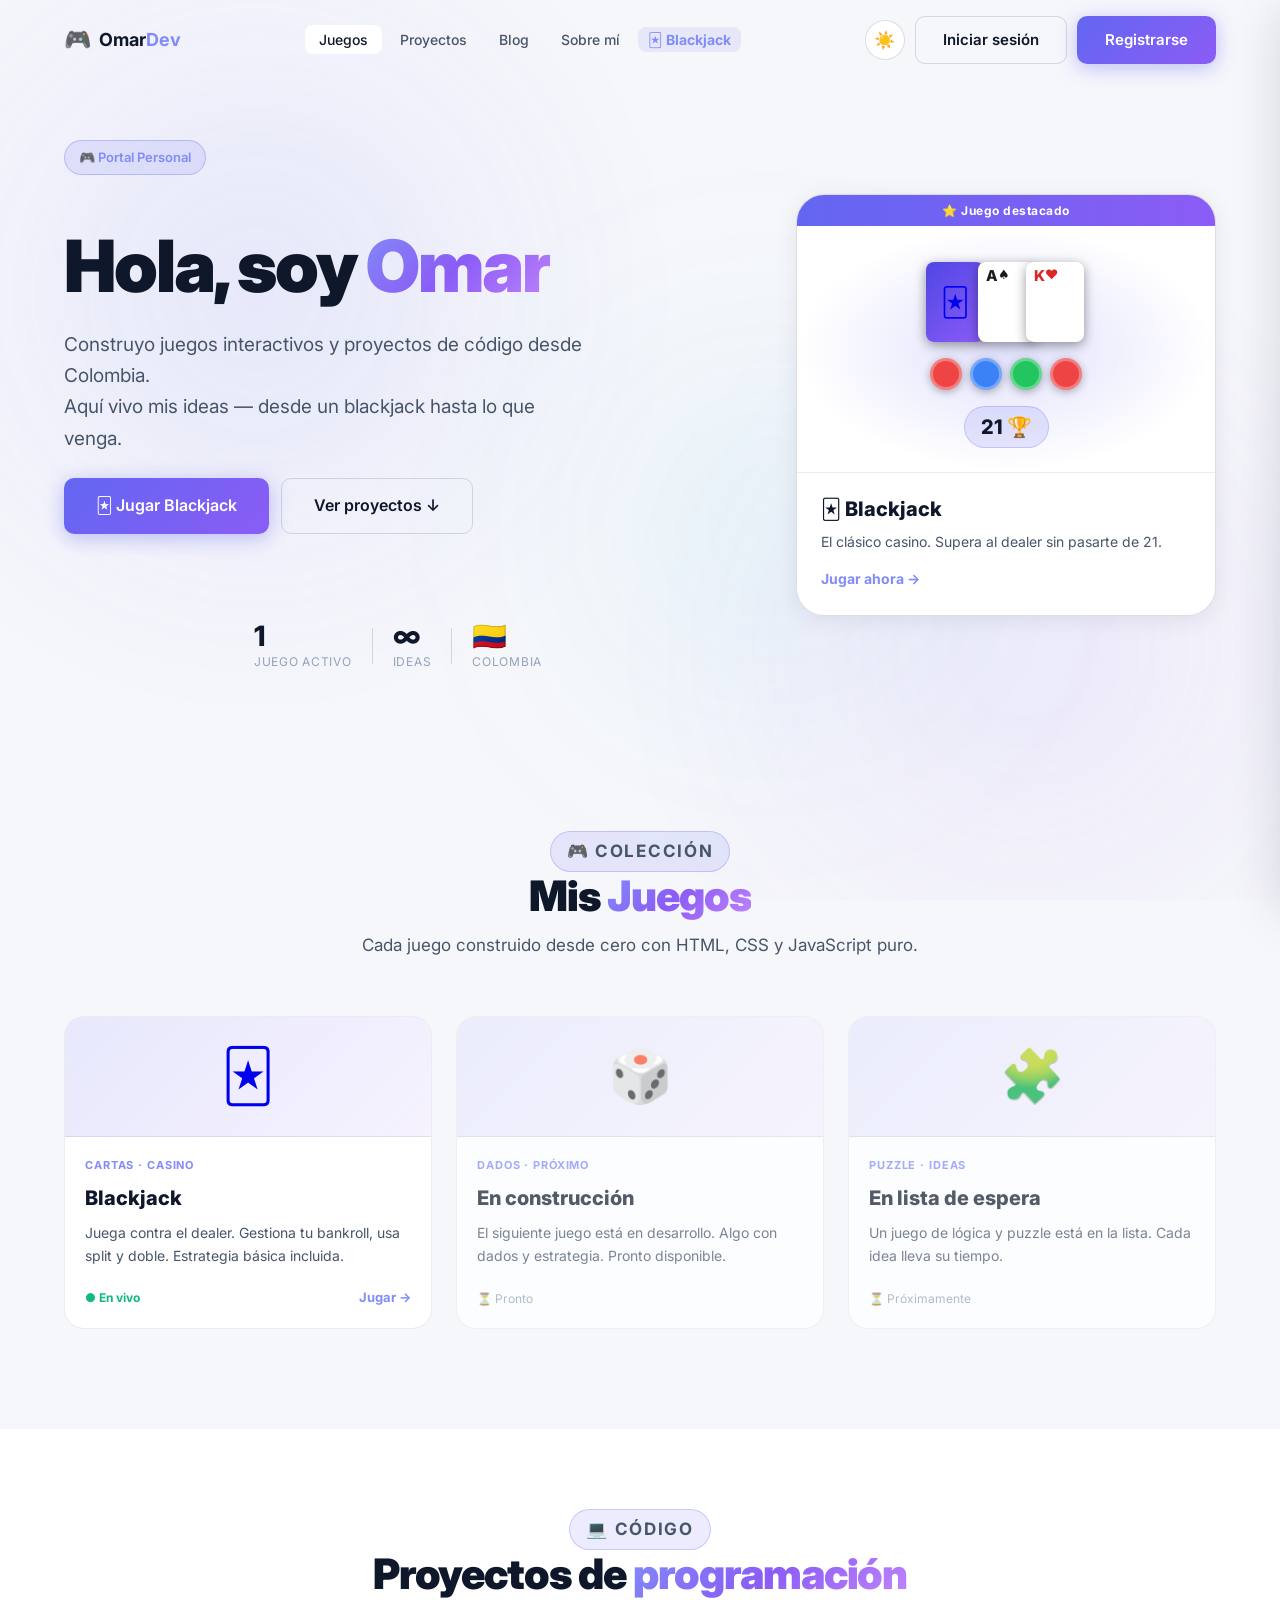
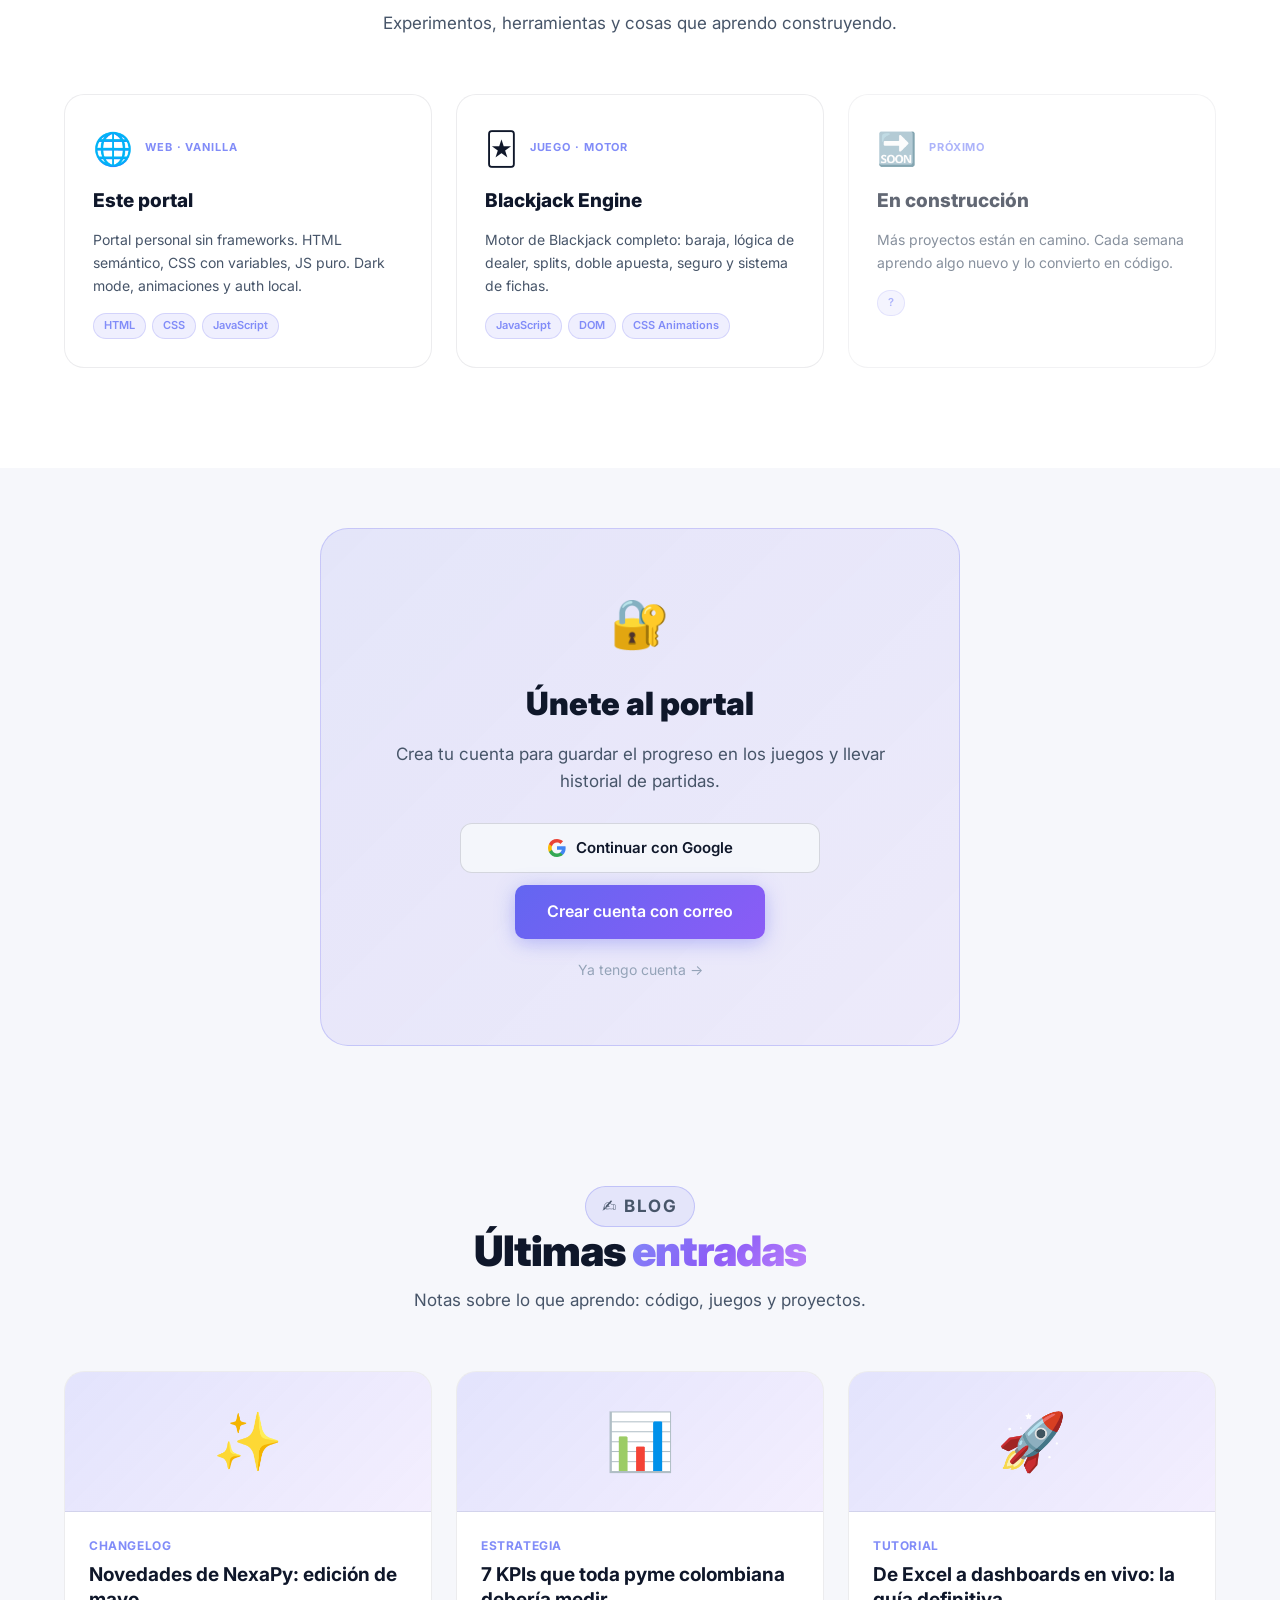
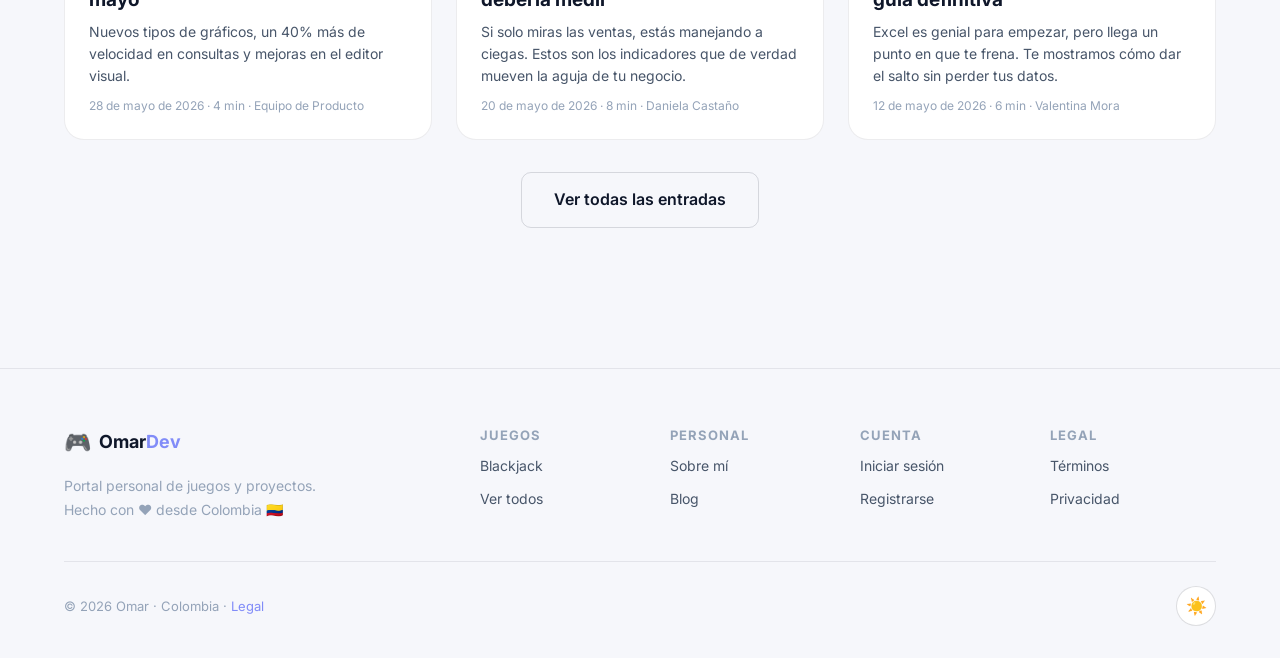
==== commit 63fe09fd: "Correcciones visuales y pulido general del portal - styles.css: añade .section-head, .section-eyebro" ====
--- a/index.html
+++ b/index.html
@@ -17,6 +17,7 @@
   <script src="js/theme.js"></script>
 </head>
 <body>
+  <div class="scroll-progress" id="scrollProgress" aria-hidden="true"></div>
   <a href="#main" class="skip-link">Saltar al contenido</a>
   <div class="aurora-bg" aria-hidden="true"><span></span></div>
 
@@ -307,7 +308,7 @@
         </div>
       </div>
       <div class="pf-bottom">
-        <p>© <span id="year">2025</span> Omar · Colombia · <a href="legal.html">Legal</a></p>
+        <p>© <span id="year">2026</span> Omar · Colombia · <a href="legal.html">Legal</a></p>
         <button class="theme-toggle" data-theme-toggle aria-label="Cambiar tema">
           <span class="icon-moon">🌙</span><span class="icon-sun">☀️</span>
         </button>
--- a/styles.css
+++ b/styles.css
@@ -203,24 +203,42 @@
 
 .section-container { max-width: 1200px; margin: 0 auto; padding: 0 24px; }
 
-.section-header {
+/* section-header and section-head are aliases */
+.section-header,
+.section-head {
   text-align: center;
   max-width: 700px;
-  margin: 0 auto 64px;
-}
-
-.section-tag {
+  margin: 0 auto 56px;
+}
+.section-head h2, .section-header h2 {
+  font-size: clamp(26px, 4vw, 42px);
+  font-weight: 900;
+  line-height: 1.12;
+  letter-spacing: -0.025em;
+  margin-bottom: 12px;
+}
+.section-head p, .section-header p {
+  font-size: 17px;
+  color: var(--text-secondary);
+  line-height: 1.7;
+  max-width: 560px;
+  margin: 0 auto;
+}
+
+/* section-tag and section-eyebrow are aliases */
+.section-tag,
+.section-eyebrow {
   display: inline-block;
-  background: rgba(99,102,241,0.15);
-  border: 1px solid rgba(99,102,241,0.3);
+  background: rgba(99,102,241,0.12);
+  border: 1px solid rgba(99,102,241,0.28);
   color: var(--primary-light);
   font-size: 12px;
-  font-weight: 600;
+  font-weight: 700;
   letter-spacing: 0.1em;
   text-transform: uppercase;
-  padding: 6px 16px;
+  padding: 5px 16px;
   border-radius: 100px;
-  margin-bottom: 16px;
+  margin-bottom: 14px;
 }
 
 .section-title {
@@ -1620,7 +1638,8 @@
 .page-breadcrumb { font-size: 13px; color: var(--text-muted); margin-bottom: 20px; }
 .page-breadcrumb a { color: var(--primary-light); text-decoration: none; }
 
-.content-section { padding: 20px 0 100px; }
+.content-section { padding: 80px 0 100px; }
+.section-alt { background: var(--bg-2); }
 .content-prose { max-width: 760px; margin: 0 auto; }
 .content-prose h2 { font-size: 26px; font-weight: 800; margin: 40px 0 14px; }
 .content-prose h3 { font-size: 19px; font-weight: 700; margin: 28px 0 10px; }
@@ -2015,21 +2034,46 @@
   color: var(--primary-light); padding: 4px 12px; border-radius: 100px;
 }
 
+/* Stagger delay for grids of cards */
+.games-grid .game-card:nth-child(1) { transition-delay: 0ms; }
+.games-grid .game-card:nth-child(2) { transition-delay: 80ms; }
+.games-grid .game-card:nth-child(3) { transition-delay: 160ms; }
+.projects-grid .project-card:nth-child(1) { transition-delay: 0ms; }
+.projects-grid .project-card:nth-child(2) { transition-delay: 80ms; }
+.projects-grid .project-card:nth-child(3) { transition-delay: 160ms; }
+.blog-grid .blog-card:nth-child(1) { transition-delay: 0ms; }
+.blog-grid .blog-card:nth-child(2) { transition-delay: 80ms; }
+.blog-grid .blog-card:nth-child(3) { transition-delay: 160ms; }
+
+/* Glowing game card animation pulse */
+@keyframes card-pulse {
+  0%, 100% { box-shadow: var(--shadow), 0 0 20px rgba(99,102,241,0.10); }
+  50%       { box-shadow: var(--shadow), 0 0 36px rgba(99,102,241,0.22); }
+}
+.game-hero-card { animation: card-pulse 4s ease-in-out infinite; }
+.game-hero-card:hover { animation: none; }
+
 /* ---- Responsive Portal ---- */
 @media (max-width: 1024px) {
   .portal-hero-inner { grid-template-columns: 1fr; gap: 40px; }
   .portal-hero-visual { display: flex; justify-content: center; }
-  .game-hero-card { max-width: 400px; }
+  .game-hero-card { max-width: 420px; width: 100%; }
   .pf-content { grid-template-columns: 1fr; gap: 32px; }
   .pf-links { grid-template-columns: repeat(2, 1fr); }
   .about-layout { grid-template-columns: 1fr; }
 }
 @media (max-width: 640px) {
   .portal-hero { padding: 110px 0 56px; }
+  .portal-hero-text h1 { font-size: 38px; }
+  .hero-sub { font-size: 15px; }
   .hero-stats { gap: 16px; }
   .hstat-sep { height: 28px; }
-  .cta-card { padding: 36px 24px; }
+  .hstat-num { font-size: 22px; }
+  .cta-card { padding: 36px 20px; }
+  .cta-card h2 { font-size: 24px; }
   .pf-links { grid-template-columns: repeat(2, 1fr); gap: 20px; }
   .pf-bottom { flex-direction: column; gap: 12px; text-align: center; }
   .games-grid, .projects-grid { grid-template-columns: 1fr; }
-}
+  .hero-cta-group { flex-direction: column; }
+  .hero-cta-group .btn-primary, .hero-cta-group .btn-outline { width: 100%; justify-content: center; }
+}
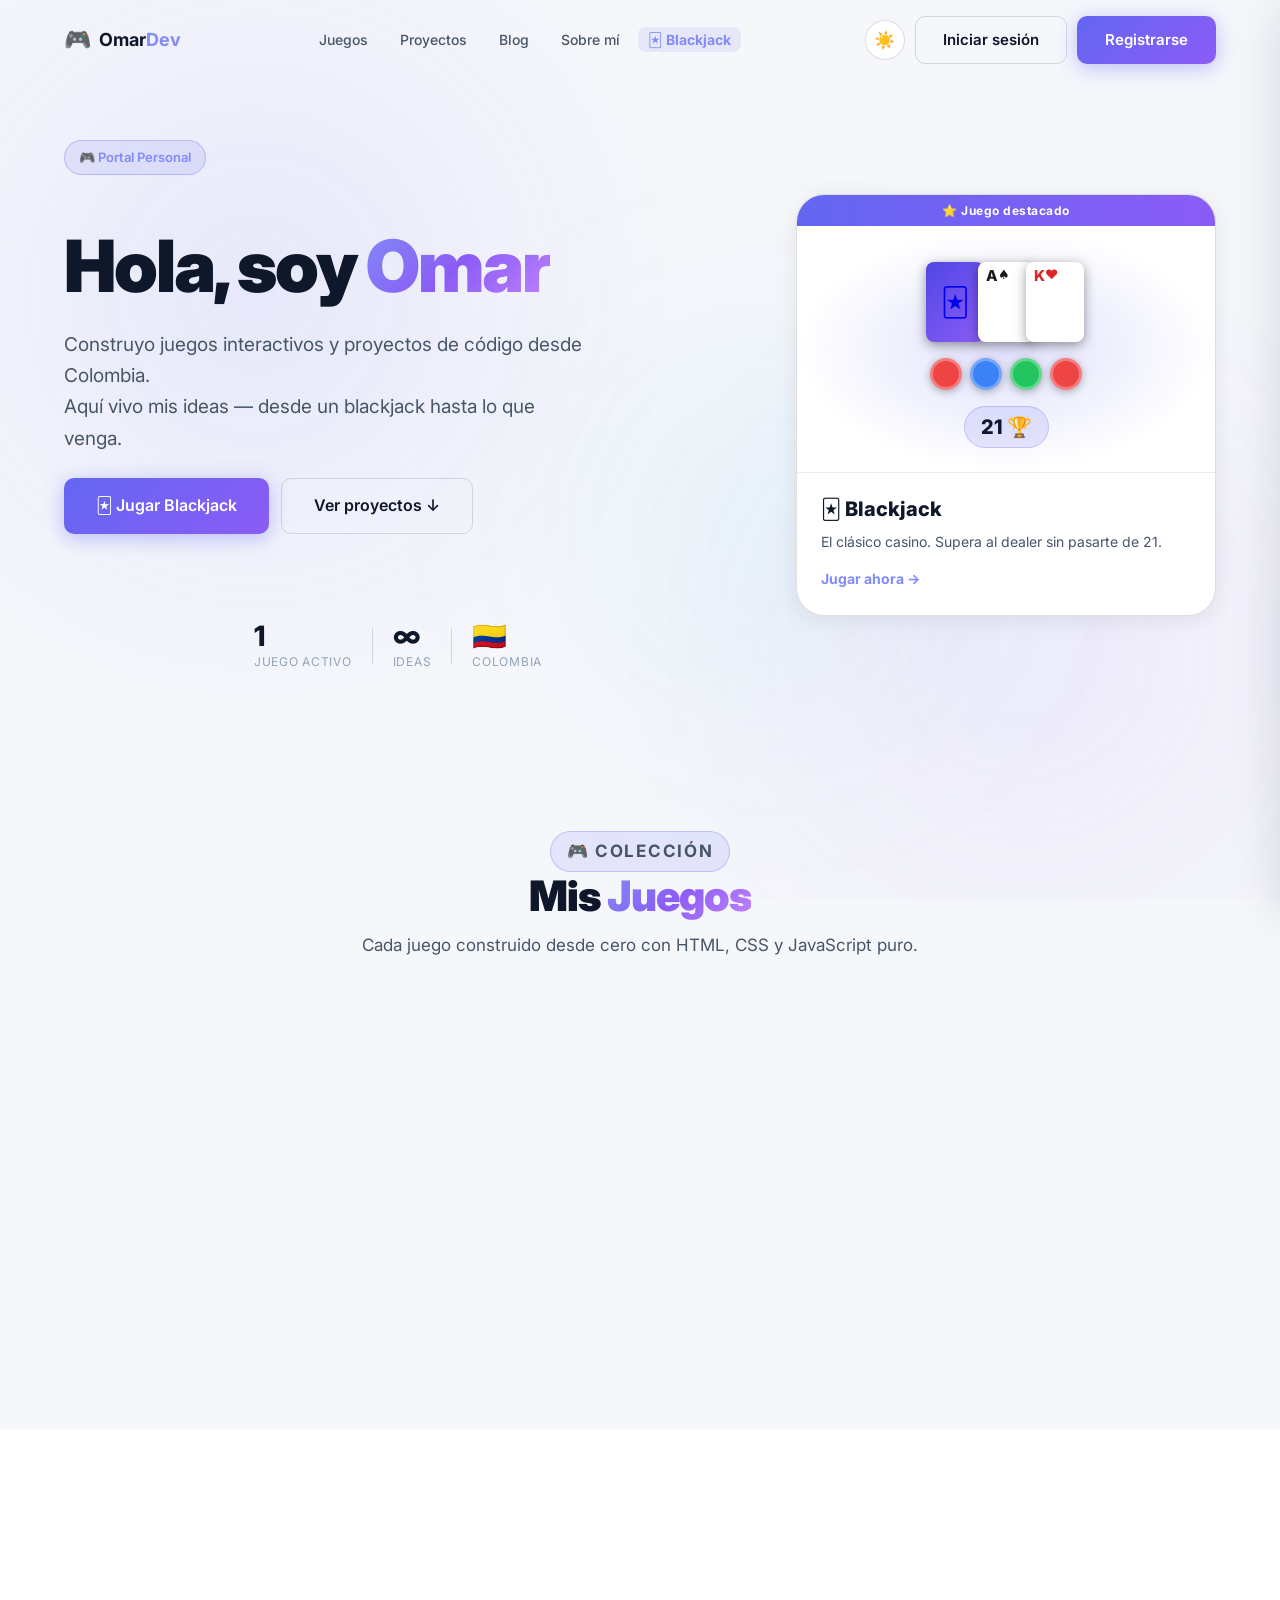
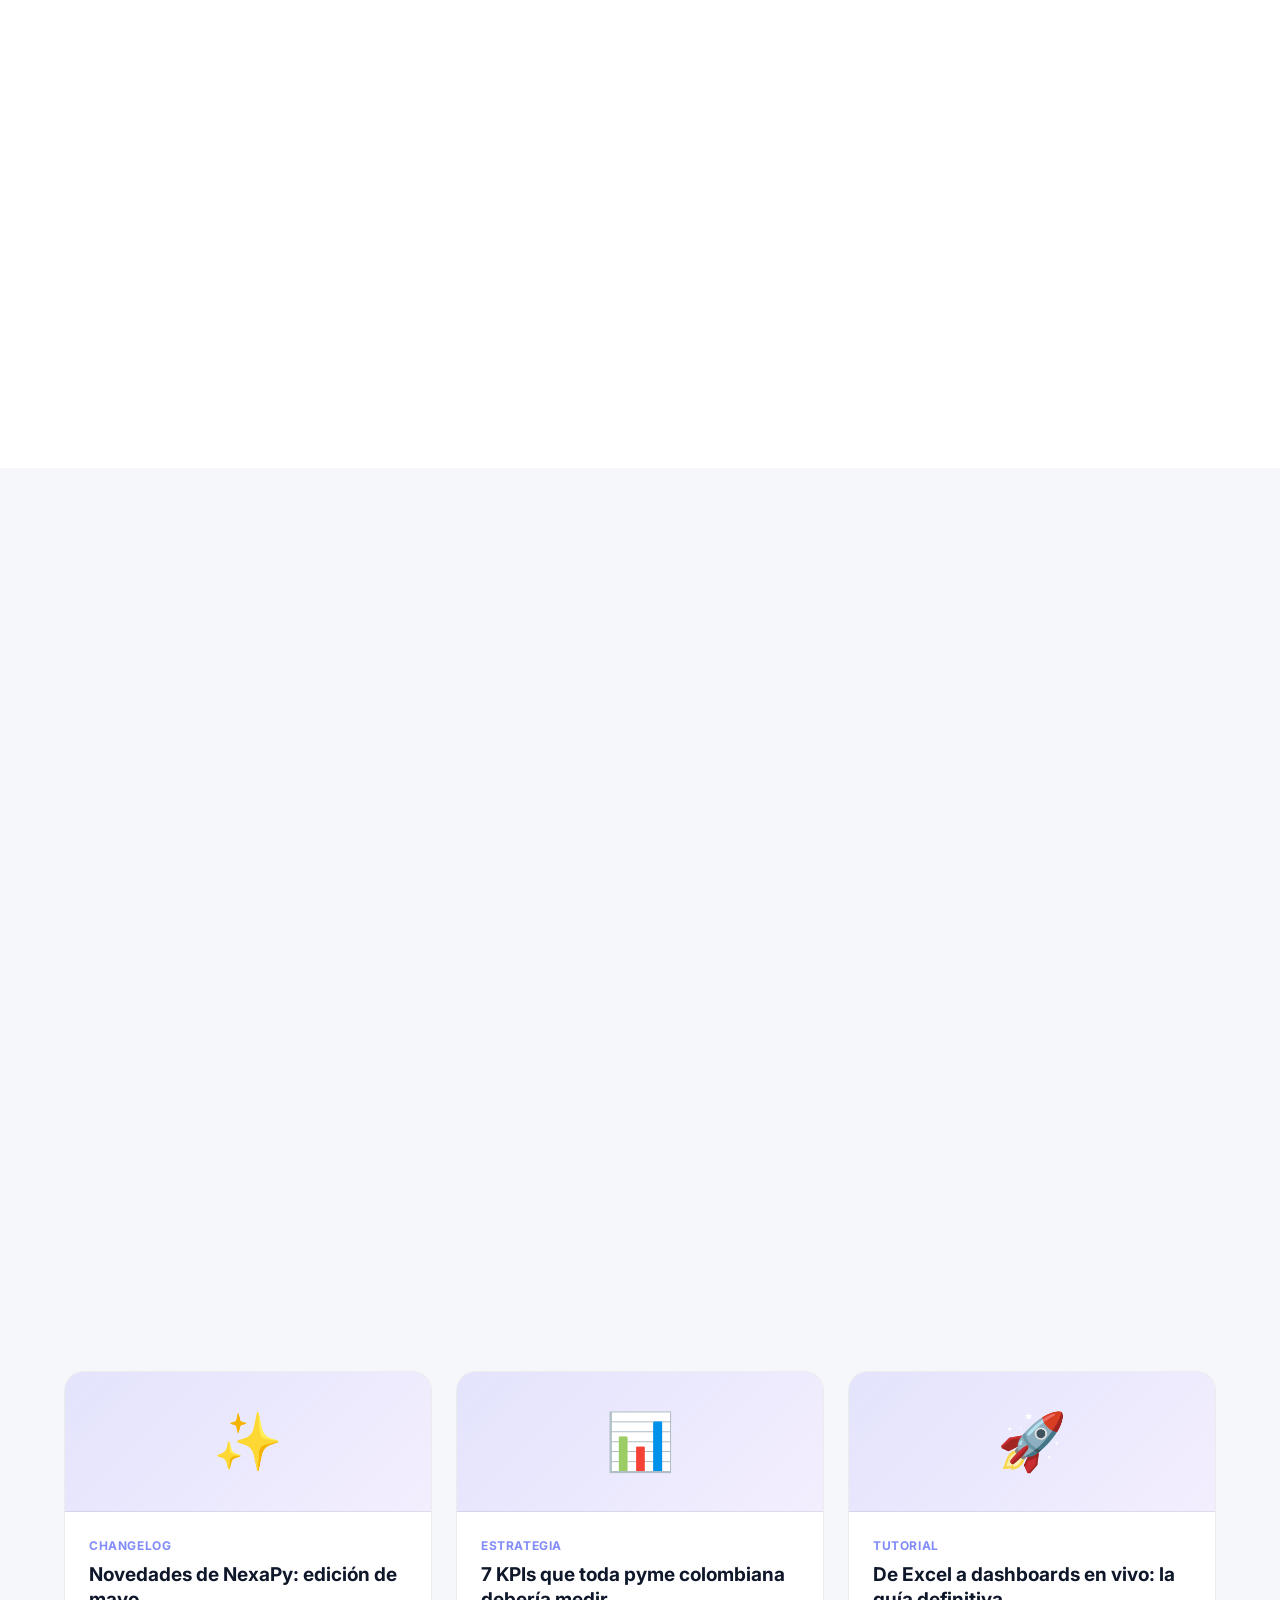
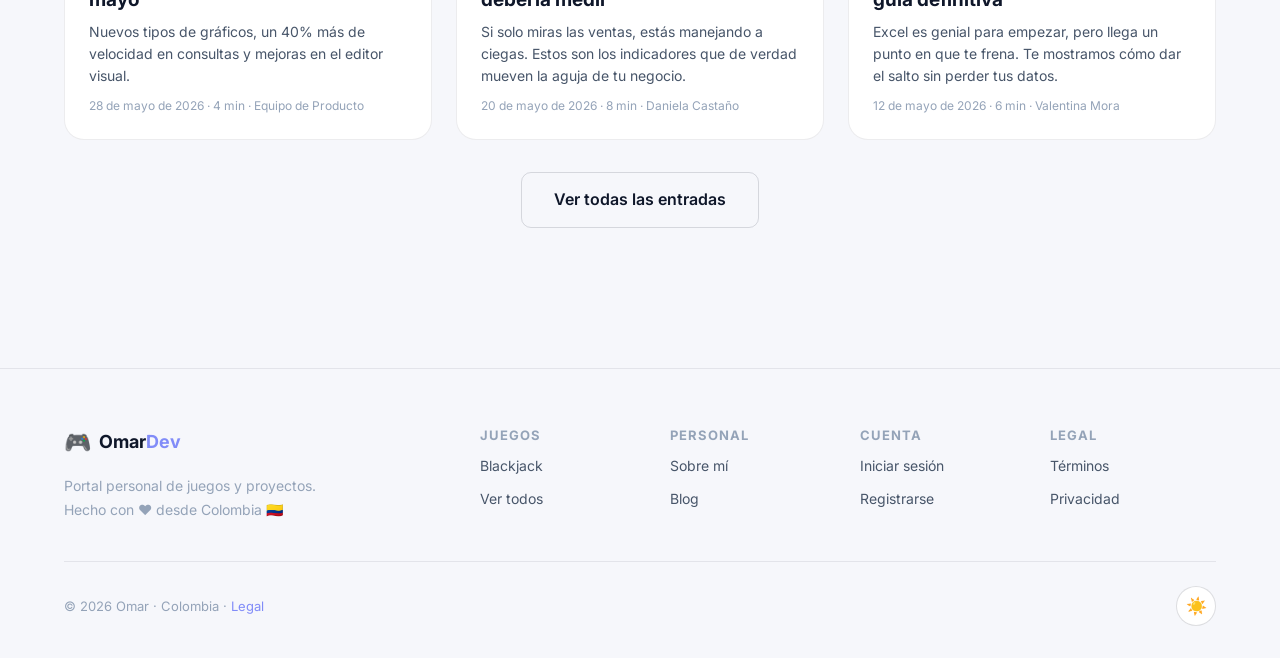
==== commit 4c043f4d: "Añade páginas dedicadas juegos.html y proyectos.html - juegos.html: página completa de colección de " ====
--- a/index.html
+++ b/index.html
@@ -28,8 +28,8 @@
         <span class="logo-text">Omar<span class="logo-accent">Dev</span></span>
       </a>
       <ul class="nav-links">
-        <li><a href="#games">Juegos</a></li>
-        <li><a href="#projects">Proyectos</a></li>
+        <li><a href="juegos.html">Juegos</a></li>
+        <li><a href="proyectos.html">Proyectos</a></li>
         <li><a href="blog.html">Blog</a></li>
         <li><a href="nosotros.html">Sobre mí</a></li>
         <li><a href="juego.html" class="nav-game">🃏 Blackjack</a></li>
@@ -50,8 +50,8 @@
 
   <div class="menu-backdrop" id="menuBackdrop"></div>
   <aside class="mobile-menu" id="mobileMenu" aria-label="Menú de navegación">
-    <a href="#games">Juegos</a>
-    <a href="#projects">Proyectos</a>
+    <a href="juegos.html">Juegos</a>
+    <a href="proyectos.html">Proyectos</a>
     <a href="blog.html">Blog</a>
     <a href="nosotros.html">Sobre mí</a>
     <a href="juego.html" class="nav-game">🃏 Blackjack</a>
@@ -76,7 +76,7 @@
             <p class="hero-sub">Construyo juegos interactivos y proyectos de código desde Colombia.<br>Aquí vivo mis ideas — desde un blackjack hasta lo que venga.</p>
             <div class="hero-cta-group">
               <a href="juego.html" class="btn-primary btn-lg magnetic">🃏 Jugar Blackjack</a>
-              <a href="#projects" class="btn-outline btn-lg">Ver proyectos ↓</a>
+              <a href="proyectos.html" class="btn-outline btn-lg">Ver proyectos ↓</a>
             </div>
             <div class="hero-stats">
               <div class="hstat">
@@ -288,7 +288,7 @@
           <div class="pfl-group">
             <h4>Juegos</h4>
             <a href="juego.html">Blackjack</a>
-            <a href="#games">Ver todos</a>
+            <a href="juegos.html">Ver todos</a>
           </div>
           <div class="pfl-group">
             <h4>Personal</h4>
--- a/styles.css
+++ b/styles.css
@@ -2077,3 +2077,190 @@
   .hero-cta-group { flex-direction: column; }
   .hero-cta-group .btn-primary, .hero-cta-group .btn-outline { width: 100%; justify-content: center; }
 }
+
+/* ============================================================
+   PÁGINAS DE JUEGOS Y PROYECTOS
+   ============================================================ */
+
+/* ── Page Hero Stats (compartido entre juegos.html y proyectos.html) ── */
+.page-hero-stats {
+  display: flex; align-items: center; gap: 28px;
+  justify-content: center; flex-wrap: wrap;
+  margin-top: 32px;
+}
+.phs-item { display: flex; flex-direction: column; align-items: center; gap: 4px; }
+.phs-num { font-size: 32px; font-weight: 900; color: var(--text-primary); line-height: 1; }
+.phs-label { font-size: 12px; color: var(--text-muted); text-transform: uppercase; letter-spacing: 0.08em; }
+.phs-sep { width: 1px; height: 40px; background: var(--border-light); }
+
+/* ── Featured Game Card (juegos.html) ── */
+.featured-game-card {
+  display: grid;
+  grid-template-columns: 420px 1fr;
+  gap: 56px;
+  align-items: center;
+  background: var(--surface);
+  border: 1px solid var(--border-light);
+  border-radius: var(--radius-xl);
+  overflow: hidden;
+  padding: 0;
+  transition: border-color 0.3s, box-shadow 0.3s;
+}
+.featured-game-card:hover {
+  border-color: rgba(99,102,241,0.4);
+  box-shadow: var(--shadow-lg), 0 0 40px rgba(99,102,241,0.1);
+}
+.fgc-visual {
+  background: radial-gradient(ellipse at center, rgba(99,102,241,0.22) 0%, rgba(0,0,0,0) 70%);
+  height: 100%;
+  min-height: 380px;
+  display: flex; align-items: center; justify-content: center;
+  border-right: 1px solid var(--border);
+  padding: 40px 32px;
+}
+.fgc-table-preview { width: 100%; }
+.fgc-felt {
+  background: linear-gradient(135deg, #1a472a, #2d6a4f);
+  border-radius: 20px;
+  border: 3px solid rgba(255,255,255,0.15);
+  padding: 28px 20px;
+  display: flex; flex-direction: column; align-items: center; gap: 16px;
+  box-shadow: inset 0 0 40px rgba(0,0,0,0.4), 0 4px 24px rgba(0,0,0,0.5);
+}
+.fgc-cards-row { display: flex; gap: 8px; }
+.fgc-card {
+  width: 52px; height: 74px; border-radius: 7px;
+  display: flex; align-items: flex-start; justify-content: flex-start;
+  padding: 5px 6px; font-size: 14px; font-weight: 800; line-height: 1;
+  box-shadow: 0 3px 10px rgba(0,0,0,0.5);
+}
+.fgc-back {
+  background: linear-gradient(135deg, var(--primary-dark), var(--accent));
+  position: relative;
+}
+.fgc-back::after { content: '?'; font-size: 22px; color: rgba(255,255,255,0.6); position: absolute; top: 50%; left: 50%; transform: translate(-50%,-50%); }
+.fgc-white { background: #fff; color: #1a1a1a; }
+.fgc-suit { font-size: 11px; display: block; }
+.fgc-suit.red { color: #dc2626; }
+.fgc-suit.black { color: #1a1a1a; }
+.fgc-hidden { opacity: 0.5; }
+.fgc-dealer { opacity: 0.85; }
+.fgc-vs { font-size: 11px; font-weight: 800; color: rgba(255,255,255,0.5); letter-spacing: 0.1em; }
+.fgc-chips-row { display: flex; gap: 6px; }
+.fgc-chip { width: 28px; height: 28px; border-radius: 50%; border: 3px solid rgba(255,255,255,0.3); box-shadow: 0 2px 6px rgba(0,0,0,0.4); }
+.fgc-info { padding: 40px 40px 40px 0; }
+.fgc-tags { display: flex; align-items: center; gap: 10px; margin-bottom: 16px; }
+.fgc-live-badge {
+  background: rgba(16,185,129,0.15); border: 1px solid rgba(16,185,129,0.4);
+  color: #10b981; font-size: 12px; font-weight: 700;
+  padding: 4px 12px; border-radius: 100px;
+}
+.fgc-info h2 { font-size: clamp(28px, 3vw, 40px); font-weight: 900; letter-spacing: -0.02em; margin-bottom: 14px; }
+.fgc-desc { font-size: 16px; color: var(--text-secondary); line-height: 1.7; margin-bottom: 20px; }
+.fgc-features { list-style: none; display: flex; flex-direction: column; gap: 8px; margin-bottom: 28px; }
+.fgc-features li { font-size: 14px; color: var(--text-secondary); }
+.fgc-features li::first-letter { color: var(--success); }
+.fgc-actions { display: flex; align-items: center; gap: 20px; flex-wrap: wrap; }
+.fgc-tech { font-size: 12px; color: var(--text-muted); }
+
+/* ── Coming Soon Grid ── */
+.coming-grid {
+  display: grid;
+  grid-template-columns: repeat(auto-fill, minmax(280px, 1fr));
+  gap: 24px;
+}
+.coming-card {
+  background: var(--surface); border: 1px solid var(--border);
+  border-radius: var(--radius-lg); padding: 28px;
+  display: flex; gap: 20px; align-items: flex-start;
+  transition: border-color 0.2s;
+}
+.coming-card:hover { border-color: rgba(99,102,241,0.3); }
+.cc-icon { font-size: 36px; flex-shrink: 0; line-height: 1; margin-top: 4px; }
+.cc-body { flex: 1; display: flex; flex-direction: column; gap: 8px; }
+.cc-body h3 { font-size: 17px; font-weight: 700; color: var(--text-primary); }
+.cc-body p { font-size: 14px; color: var(--text-secondary); line-height: 1.6; }
+.cc-progress {
+  height: 4px; background: var(--border); border-radius: 100px;
+  overflow: hidden; margin-top: 4px;
+}
+.cc-progress-bar {
+  height: 100%;
+  background: linear-gradient(90deg, var(--primary), var(--accent));
+  border-radius: 100px;
+  transition: width 1s var(--ease);
+}
+.cc-status { font-size: 12px; color: var(--text-muted); font-weight: 600; }
+
+/* ── Project List (proyectos.html) ── */
+.proj-list { display: flex; flex-direction: column; gap: 24px; }
+.proj-item {
+  display: flex; gap: 28px; align-items: flex-start;
+  background: var(--surface); border: 1px solid var(--border);
+  border-radius: var(--radius-xl); padding: 32px;
+  transition: border-color 0.25s, transform 0.25s var(--ease), box-shadow 0.25s;
+}
+.proj-item:hover {
+  border-color: rgba(99,102,241,0.4);
+  transform: translateY(-3px);
+  box-shadow: var(--shadow), 0 0 24px rgba(99,102,241,0.08);
+}
+.pi-icon-wrap {
+  width: 72px; height: 72px; flex-shrink: 0;
+  border-radius: var(--radius-lg); border: 1px solid var(--border);
+  display: flex; align-items: center; justify-content: center;
+}
+.pi-icon { font-size: 34px; }
+.pi-body { flex: 1; }
+.pi-header { display: flex; align-items: center; gap: 12px; margin-bottom: 10px; flex-wrap: wrap; }
+.pi-header h3 { font-size: 22px; font-weight: 800; color: var(--text-primary); }
+.pi-badge {
+  font-size: 11px; font-weight: 700; padding: 3px 12px;
+  border-radius: 100px; letter-spacing: 0.05em;
+}
+.pi-live { background: rgba(16,185,129,0.12); border: 1px solid rgba(16,185,129,0.35); color: #10b981; }
+.pi-wip { background: rgba(245,158,11,0.12); border: 1px solid rgba(245,158,11,0.35); color: #f59e0b; }
+.pi-body > p { font-size: 15px; color: var(--text-secondary); line-height: 1.7; margin-bottom: 16px; }
+.pi-stack { display: flex; flex-wrap: wrap; gap: 8px; margin-bottom: 20px; }
+.pi-stack span {
+  font-size: 12px; font-weight: 600;
+  background: rgba(99,102,241,0.10); border: 1px solid rgba(99,102,241,0.22);
+  color: var(--primary-light); padding: 4px 12px; border-radius: 100px;
+}
+.pi-actions { display: flex; align-items: center; gap: 20px; flex-wrap: wrap; }
+.pi-meta { font-size: 13px; color: var(--text-muted); }
+
+/* ── Stack Grid (proyectos.html) ── */
+.stack-grid {
+  display: grid;
+  grid-template-columns: repeat(auto-fill, minmax(240px, 1fr));
+  gap: 20px;
+}
+.stack-card {
+  background: var(--surface); border: 1px solid var(--border);
+  border-radius: var(--radius-lg); padding: 28px;
+  transition: border-color 0.2s, transform 0.2s;
+}
+.stack-card:hover { border-color: rgba(99,102,241,0.3); transform: translateY(-3px); }
+.stack-icon { font-size: 32px; display: block; margin-bottom: 14px; }
+.stack-card h4 { font-size: 16px; font-weight: 800; color: var(--text-primary); margin-bottom: 14px; }
+.stack-card ul { list-style: none; display: flex; flex-direction: column; gap: 8px; }
+.stack-card li { font-size: 14px; color: var(--text-secondary); padding-left: 16px; position: relative; }
+.stack-card li::before { content: '·'; position: absolute; left: 0; color: var(--primary-light); font-weight: 700; }
+
+/* ── Games Page Hero variant ── */
+.games-page-hero { padding-bottom: 48px; }
+
+/* Responsive nuevas páginas */
+@media (max-width: 900px) {
+  .featured-game-card { grid-template-columns: 1fr; }
+  .fgc-visual { min-height: 240px; border-right: none; border-bottom: 1px solid var(--border); }
+  .fgc-info { padding: 28px; }
+}
+@media (max-width: 640px) {
+  .page-hero-stats { gap: 20px; }
+  .phs-sep { height: 32px; }
+  .proj-item { flex-direction: column; gap: 16px; }
+  .pi-icon-wrap { width: 56px; height: 56px; }
+  .pi-icon { font-size: 28px; }
+}
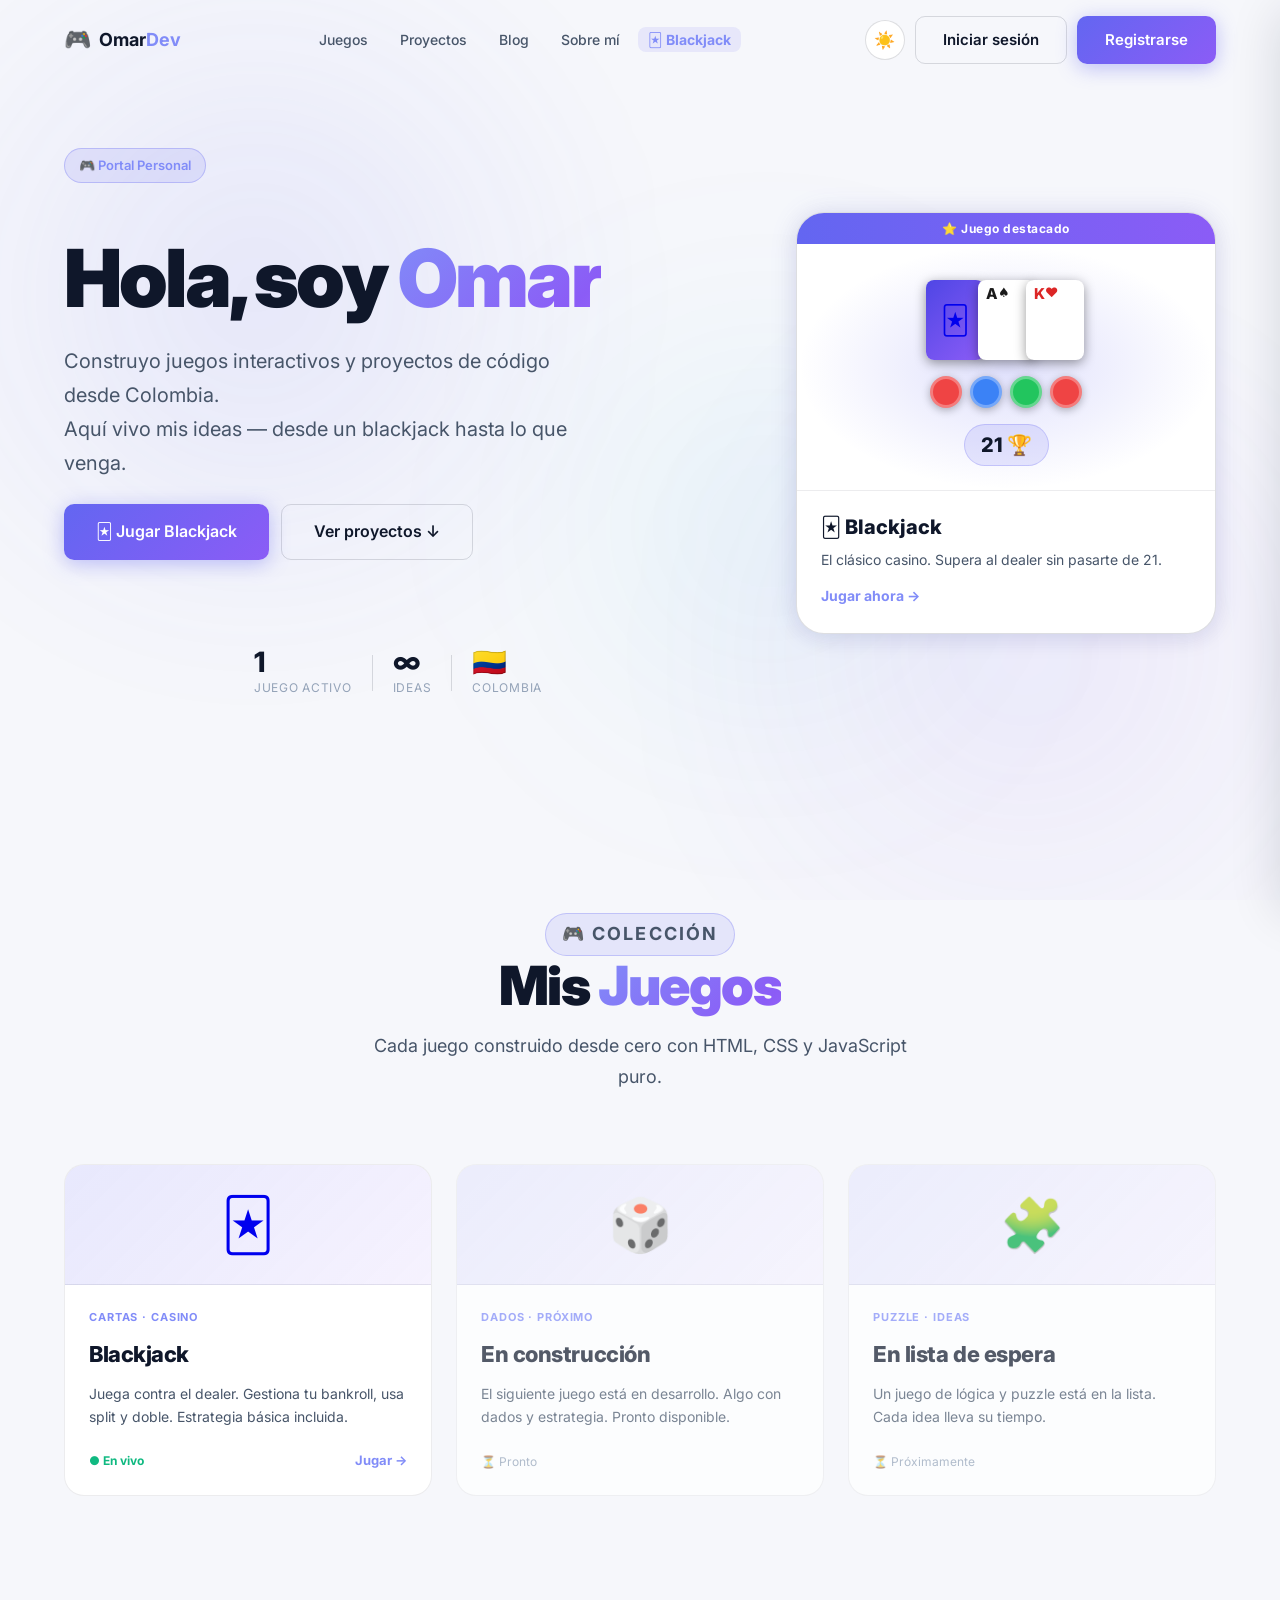
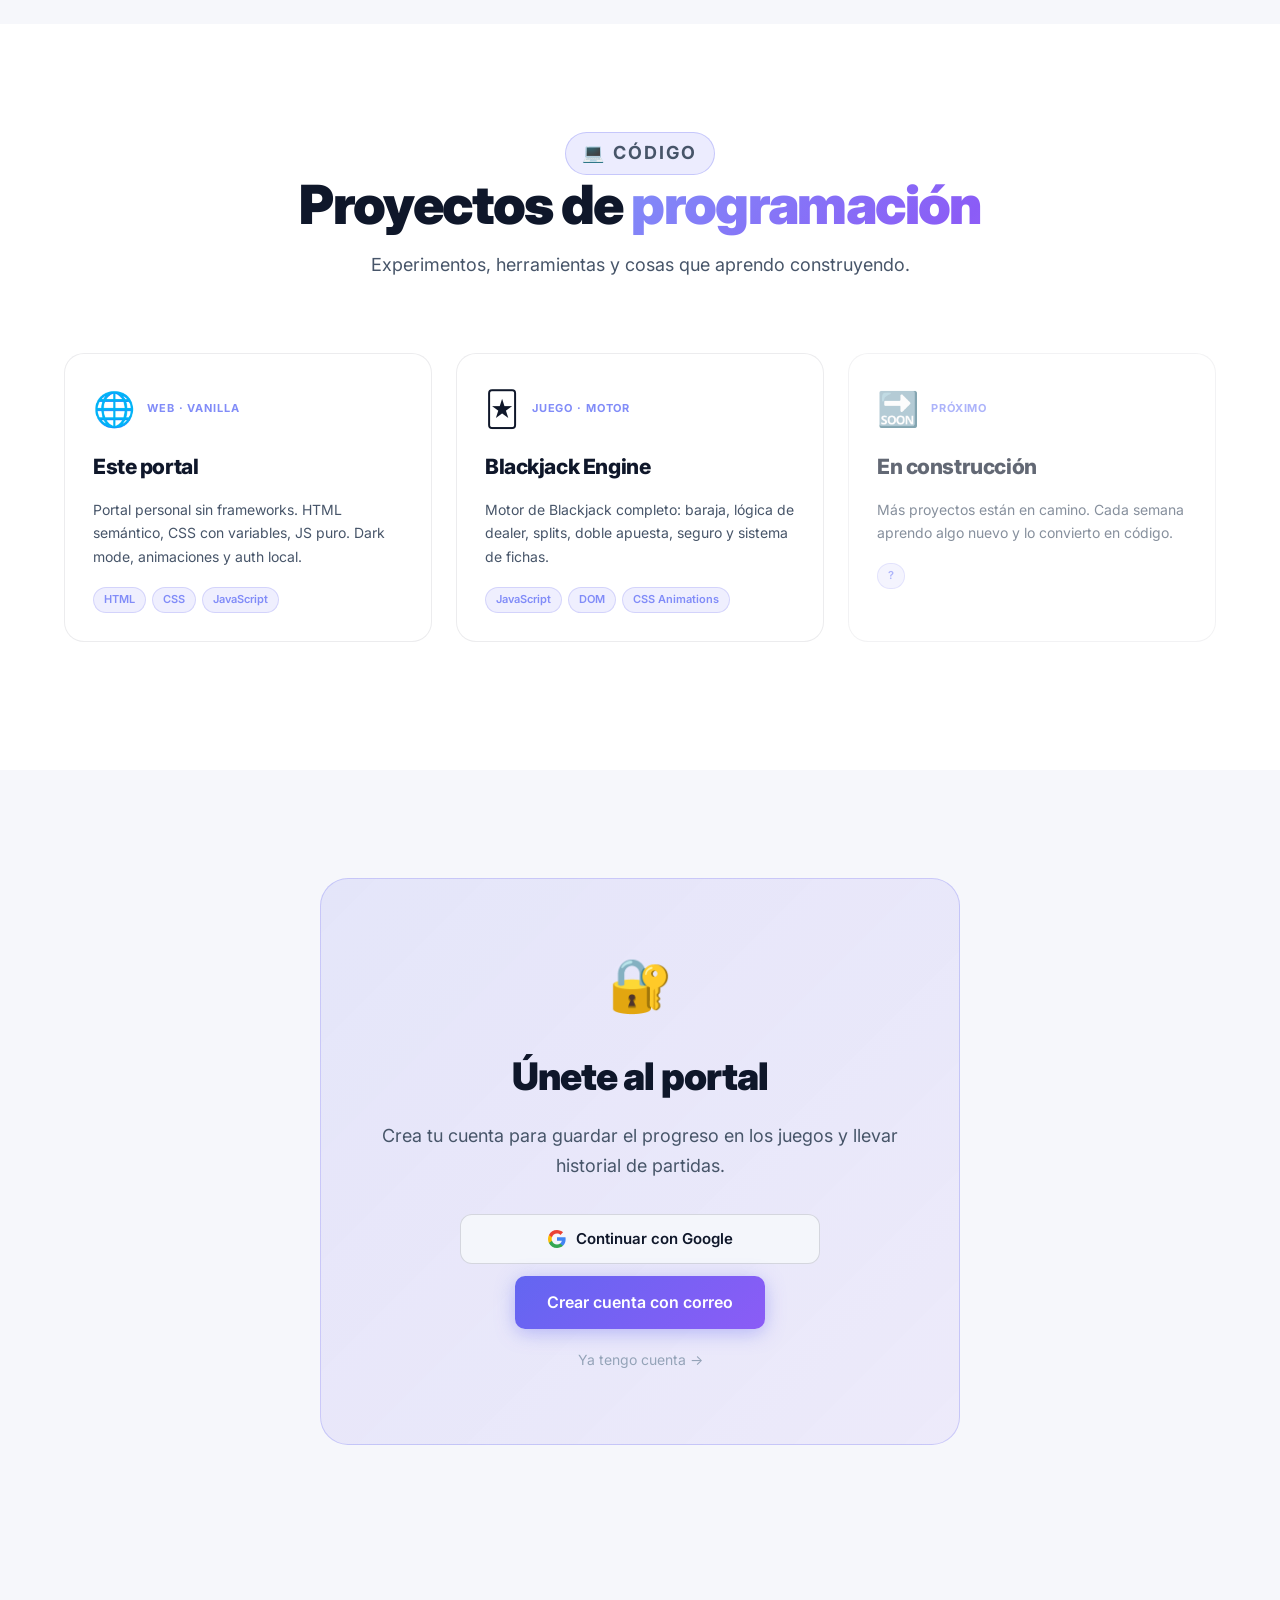
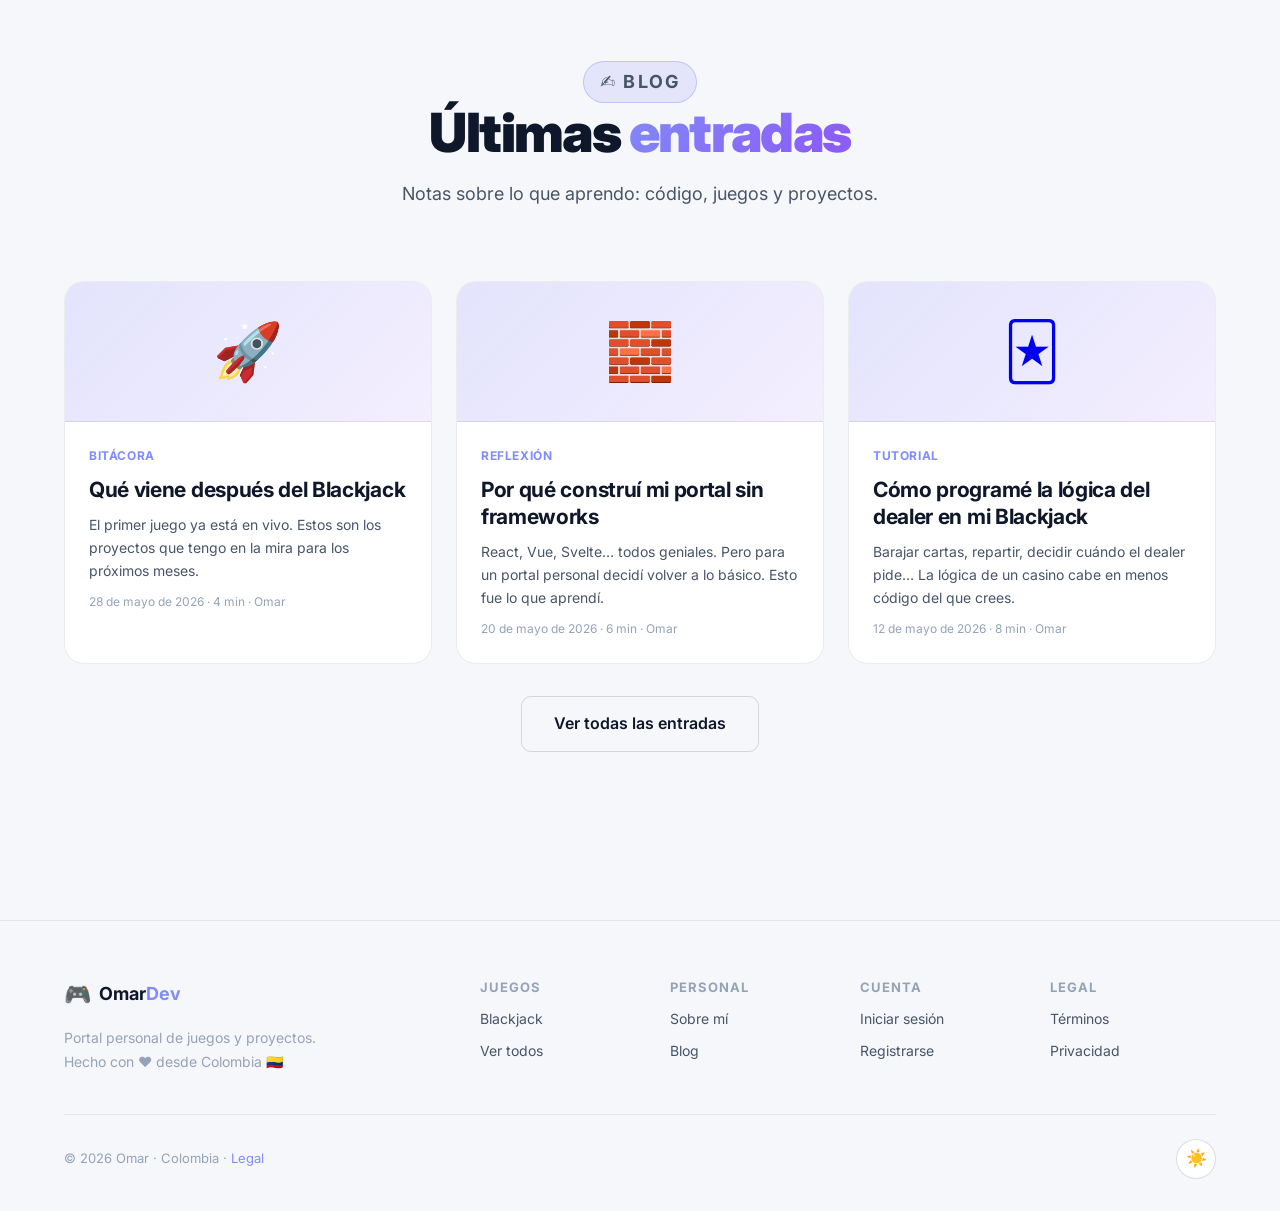
==== commit ad657f17: "Social image, blog filters, micro-interactions, and cleanup - og-image.svg: rebranded from NexaPy An" ====
--- a/index.html
+++ b/index.html
@@ -9,6 +9,12 @@
   <meta property="og:title" content="OmarDev · Juegos & Proyectos" />
   <meta property="og:description" content="Juegos y proyectos hechos desde Colombia." />
   <meta property="og:type" content="website" />
+  <meta property="og:url" content="https://poeta2475.github.io/python_prueba/" />
+  <meta property="og:image" content="https://poeta2475.github.io/python_prueba/assets/og-image.svg" />
+  <meta name="twitter:card" content="summary_large_image" />
+  <meta name="twitter:title" content="OmarDev · Juegos & Proyectos" />
+  <meta name="twitter:description" content="Juegos y proyectos hechos desde Colombia." />
+  <meta name="twitter:image" content="https://poeta2475.github.io/python_prueba/assets/og-image.svg" />
   <link rel="canonical" href="https://poeta2475.github.io/python_prueba/" />
   <link rel="icon" type="image/svg+xml" href="assets/favicon.svg" />
   <link rel="stylesheet" href="styles.css" />
--- a/styles.css
+++ b/styles.css
@@ -1,5 +1,5 @@
 /* ============================================================
-   NexaPy Analytics — Professional Stylesheet
+   OmarDev — Hoja de estilos del portal
    ============================================================ */
 
 *, *::before, *::after { box-sizing: border-box; margin: 0; padding: 0; }
@@ -207,21 +207,21 @@
 .section-header,
 .section-head {
   text-align: center;
-  max-width: 700px;
-  margin: 0 auto 56px;
+  max-width: 720px;
+  margin: 0 auto 72px;
 }
 .section-head h2, .section-header h2 {
-  font-size: clamp(26px, 4vw, 42px);
+  font-size: clamp(34px, 5vw, 54px);
   font-weight: 900;
-  line-height: 1.12;
-  letter-spacing: -0.025em;
-  margin-bottom: 12px;
+  line-height: 1.1;
+  letter-spacing: -0.03em;
+  margin-bottom: 16px;
 }
 .section-head p, .section-header p {
-  font-size: 17px;
+  font-size: 18px;
   color: var(--text-secondary);
   line-height: 1.7;
-  max-width: 560px;
+  max-width: 580px;
   margin: 0 auto;
 }
 
@@ -232,20 +232,20 @@
   background: rgba(99,102,241,0.12);
   border: 1px solid rgba(99,102,241,0.28);
   color: var(--primary-light);
-  font-size: 12px;
+  font-size: 11px;
   font-weight: 700;
-  letter-spacing: 0.1em;
+  letter-spacing: 0.12em;
   text-transform: uppercase;
   padding: 5px 16px;
   border-radius: 100px;
-  margin-bottom: 14px;
+  margin-bottom: 18px;
 }
 
 .section-title {
-  font-size: clamp(28px, 4vw, 44px);
-  font-weight: 800;
-  line-height: 1.15;
-  letter-spacing: -0.02em;
+  font-size: clamp(34px, 5vw, 54px);
+  font-weight: 900;
+  line-height: 1.1;
+  letter-spacing: -0.03em;
   margin-bottom: 16px;
 }
 
@@ -359,6 +359,10 @@
   backdrop-filter: blur(16px);
   -webkit-backdrop-filter: blur(16px);
   box-shadow: 0 1px 0 var(--border);
+}
+:root[data-theme="light"] .navbar.scrolled {
+  background: rgba(255,255,255,0.85);
+  box-shadow: 0 1px 0 var(--border), 0 4px 24px rgba(15,23,42,0.06);
 }
 .nav-container {
   max-width: 1200px;
@@ -1009,7 +1013,11 @@
 }
 
 /* Nav link activo */
-.nav-links a.active { color: var(--text-primary); background: var(--surface); }
+.nav-links a.active {
+  color: var(--primary-light);
+  background: rgba(99,102,241,0.10);
+  font-weight: 600;
+}
 
 .btn-sm { font-size: 13px; padding: 8px 16px; }
 .btn-success { background: linear-gradient(135deg, var(--success), #059669) !important; }
@@ -1629,21 +1637,21 @@
    PÁGINAS DE CONTENIDO (legal, nosotros, recursos)
    ============================================================ */
 .page-hero {
-  padding: 140px 0 60px;
+  padding: 148px 0 96px;
   text-align: center;
   position: relative;
 }
-.page-hero h1 { font-size: clamp(32px, 5vw, 52px); font-weight: 900; letter-spacing: -0.03em; margin-bottom: 16px; }
-.page-hero p { color: var(--text-secondary); font-size: 18px; max-width: 640px; margin: 0 auto; }
-.page-breadcrumb { font-size: 13px; color: var(--text-muted); margin-bottom: 20px; }
+.page-hero h1 { font-size: clamp(38px, 5.5vw, 64px); font-weight: 900; letter-spacing: -0.03em; margin-bottom: 20px; line-height: 1.1; }
+.page-hero p { color: var(--text-secondary); font-size: 19px; max-width: 660px; margin: 0 auto; line-height: 1.7; }
+.page-breadcrumb { font-size: 13px; color: var(--text-muted); margin-bottom: 24px; }
 .page-breadcrumb a { color: var(--primary-light); text-decoration: none; }
 
-.content-section { padding: 80px 0 100px; }
+.content-section { padding: 108px 0 128px; }
 .section-alt { background: var(--bg-2); }
 .content-prose { max-width: 760px; margin: 0 auto; }
-.content-prose h2 { font-size: 26px; font-weight: 800; margin: 40px 0 14px; }
-.content-prose h3 { font-size: 19px; font-weight: 700; margin: 28px 0 10px; }
-.content-prose p { color: var(--text-secondary); line-height: 1.8; margin-bottom: 16px; }
+.content-prose h2 { font-size: 30px; font-weight: 800; margin: 52px 0 16px; letter-spacing: -0.02em; }
+.content-prose h3 { font-size: 21px; font-weight: 700; margin: 36px 0 12px; letter-spacing: -0.01em; }
+.content-prose p { color: var(--text-secondary); line-height: 1.8; margin-bottom: 18px; }
 .content-prose ul { color: var(--text-secondary); line-height: 1.8; margin: 0 0 16px 22px; }
 .content-prose li { margin-bottom: 8px; }
 .content-prose strong { color: var(--text-primary); }
@@ -1670,9 +1678,9 @@
 .team-card span { font-size: 13px; color: var(--text-muted); }
 
 .values-grid { display: grid; grid-template-columns: repeat(auto-fit, minmax(240px, 1fr)); gap: 20px; margin-top: 16px; }
-.value-card { background: var(--surface); border: 1px solid var(--border); border-radius: var(--radius-lg); padding: 28px; }
-.value-card .v-icon { font-size: 30px; margin-bottom: 14px; }
-.value-card h3 { font-size: 18px; font-weight: 700; margin-bottom: 8px; }
+.value-card { background: var(--surface); border: 1px solid var(--border); border-radius: var(--radius-lg); padding: 32px; }
+.value-card .v-icon { font-size: 34px; margin-bottom: 16px; }
+.value-card h3 { font-size: 20px; font-weight: 700; margin-bottom: 10px; letter-spacing: -0.01em; }
 .value-card p { color: var(--text-secondary); font-size: 14px; line-height: 1.7; }
 
 .milestones { max-width: 640px; margin: 0 auto; }
@@ -1688,8 +1696,8 @@
 }
 .resource-card:hover { border-color: var(--primary); transform: translateY(-4px); }
 .resource-card .r-tag { font-size: 12px; font-weight: 700; text-transform: uppercase; letter-spacing: 0.05em; color: var(--primary-light); }
-.resource-card h3 { font-size: 18px; font-weight: 700; margin: 10px 0 8px; color: var(--text-primary); }
-.resource-card p { color: var(--text-secondary); font-size: 14px; line-height: 1.6; }
+.resource-card h3 { font-size: 20px; font-weight: 700; margin: 12px 0 10px; color: var(--text-primary); letter-spacing: -0.01em; }
+.resource-card p { color: var(--text-secondary); font-size: 14px; line-height: 1.65; }
 .resource-card .r-meta { font-size: 12px; color: var(--text-muted); margin-top: 14px; }
 
 /* Footer mínimo para subpáginas */
@@ -1699,11 +1707,53 @@
 @media (max-width: 768px) {
   .legal-layout { grid-template-columns: 1fr; gap: 24px; }
   .legal-nav { position: static; flex-direction: row; flex-wrap: wrap; }
+  .blog-toolbar { flex-direction: column; align-items: stretch; }
+  .blog-search { flex-basis: auto; }
 }
 
 /* ============================================================
    BLOG (índice de artículos)
    ============================================================ */
+/* Barra de filtros + buscador */
+.blog-toolbar {
+  display: flex; align-items: center; justify-content: space-between;
+  gap: 20px; flex-wrap: wrap; margin-bottom: 40px;
+}
+.blog-filters { display: flex; flex-wrap: wrap; gap: 8px; }
+.blog-chip {
+  background: var(--surface); border: 1px solid var(--border);
+  color: var(--text-secondary); font-family: inherit; font-size: 13px; font-weight: 600;
+  padding: 8px 16px; border-radius: 100px; cursor: pointer;
+  transition: background 0.2s, color 0.2s, border-color 0.2s, transform 0.15s;
+}
+.blog-chip:hover { color: var(--text-primary); border-color: var(--border-light); transform: translateY(-1px); }
+.blog-chip.active {
+  background: linear-gradient(135deg, var(--primary), var(--accent));
+  color: #fff; border-color: transparent; box-shadow: 0 4px 16px rgba(99,102,241,0.32);
+}
+.blog-search {
+  position: relative; display: flex; align-items: center;
+  flex: 0 1 280px; min-width: 200px;
+}
+.blog-search-icon { position: absolute; left: 14px; font-size: 14px; pointer-events: none; opacity: 0.7; }
+.blog-search input {
+  width: 100%; background: var(--surface); border: 1px solid var(--border-light);
+  border-radius: 100px; padding: 11px 18px 11px 38px;
+  color: var(--text-primary); font-family: inherit; font-size: 14px; outline: none;
+  transition: border-color 0.2s, box-shadow 0.2s;
+}
+.blog-search input:focus { border-color: var(--primary); box-shadow: 0 0 0 3px rgba(99,102,241,0.15); }
+.blog-search input::-webkit-search-cancel-button { cursor: pointer; }
+.blog-empty {
+  text-align: center; color: var(--text-secondary); font-size: 16px;
+  padding: 48px 0; margin: 0;
+}
+.blog-clear {
+  background: none; border: none; color: var(--primary-light); font-family: inherit;
+  font-size: 16px; font-weight: 600; cursor: pointer; text-decoration: underline;
+  padding: 0; margin-left: 4px;
+}
+
 .blog-grid { display: grid; grid-template-columns: repeat(auto-fill, minmax(320px, 1fr)); gap: 24px; }
 .blog-card {
   background: var(--surface); border: 1px solid var(--border); border-radius: var(--radius-lg);
@@ -1716,9 +1766,9 @@
   background: linear-gradient(135deg, rgba(99,102,241,0.18), rgba(139,92,246,0.10));
   border-bottom: 1px solid var(--border);
 }
-.blog-body { padding: 24px; display: flex; flex-direction: column; gap: 8px; }
-.blog-body h3 { font-size: 19px; font-weight: 700; color: var(--text-primary); line-height: 1.3; }
-.blog-body p { color: var(--text-secondary); font-size: 14px; line-height: 1.6; }
+.blog-body { padding: 24px; display: flex; flex-direction: column; gap: 10px; }
+.blog-body h3 { font-size: 21px; font-weight: 700; color: var(--text-primary); line-height: 1.3; letter-spacing: -0.015em; }
+.blog-body p { color: var(--text-secondary); font-size: 14px; line-height: 1.65; }
 .blog-body .r-tag { font-size: 12px; font-weight: 700; text-transform: uppercase; letter-spacing: 0.05em; color: var(--primary-light); }
 .blog-body .r-meta { font-size: 12px; color: var(--text-muted); margin-top: auto; }
 
@@ -1773,7 +1823,7 @@
 
 /* ---- Hero ---- */
 .portal-hero {
-  padding: 140px 0 80px;
+  padding: 148px 0 108px;
   position: relative;
 }
 .portal-hero-inner {
@@ -1791,13 +1841,13 @@
   padding: 6px 14px; border-radius: 100px; width: fit-content;
 }
 .portal-hero-text h1 {
-  font-size: clamp(42px, 6vw, 72px);
-  font-weight: 900; line-height: 1.08; letter-spacing: -0.03em;
+  font-size: clamp(46px, 6.5vw, 80px);
+  font-weight: 900; line-height: 1.07; letter-spacing: -0.035em;
   margin: 0;
 }
 .hero-sub {
-  font-size: clamp(16px, 2vw, 19px);
-  color: var(--text-secondary); line-height: 1.65; max-width: 520px;
+  font-size: clamp(17px, 2vw, 20px);
+  color: var(--text-secondary); line-height: 1.7; max-width: 540px;
 }
 .hero-cta-group { display: flex; gap: 12px; flex-wrap: wrap; }
 
@@ -1910,10 +1960,10 @@
   background: linear-gradient(135deg, rgba(99,102,241,0.15), rgba(139,92,246,0.08));
   border-bottom: 1px solid var(--border);
 }
-.gc-body { padding: 20px; display: flex; flex-direction: column; gap: 8px; flex: 1; }
+.gc-body { padding: 24px; display: flex; flex-direction: column; gap: 10px; flex: 1; }
 .gc-tag { font-size: 11px; font-weight: 700; text-transform: uppercase; letter-spacing: 0.08em; color: var(--primary-light); }
-.gc-body h3 { font-size: 20px; font-weight: 800; color: var(--text-primary); }
-.gc-body p { color: var(--text-secondary); font-size: 14px; line-height: 1.6; }
+.gc-body h3 { font-size: 22px; font-weight: 800; color: var(--text-primary); letter-spacing: -0.02em; }
+.gc-body p { color: var(--text-secondary); font-size: 14px; line-height: 1.65; }
 .gc-footer { margin-top: auto; padding-top: 12px; display: flex; align-items: center; justify-content: space-between; }
 .gc-live { font-size: 12px; font-weight: 700; color: var(--success); }
 .gc-coming { font-size: 12px; color: var(--text-muted); }
@@ -1928,15 +1978,15 @@
 .project-card {
   background: var(--surface); border: 1px solid var(--border);
   border-radius: var(--radius-lg); padding: 28px;
-  display: flex; flex-direction: column; gap: 12px;
-  transition: border-color 0.2s, transform 0.25s var(--ease);
-}
-.project-card:hover { border-color: var(--primary); transform: translateY(-4px); }
+  display: flex; flex-direction: column; gap: 14px;
+  transition: border-color 0.2s, transform 0.25s var(--ease), box-shadow 0.25s;
+}
+.project-card:hover { border-color: var(--primary); transform: translateY(-4px); box-shadow: var(--shadow); }
 .pc-coming { opacity: 0.65; }
 .pc-header { display: flex; align-items: center; gap: 12px; }
-.pc-icon { font-size: 32px; }
-.project-card h3 { font-size: 19px; font-weight: 800; color: var(--text-primary); }
-.project-card p { color: var(--text-secondary); font-size: 14px; line-height: 1.65; }
+.pc-icon { font-size: 34px; }
+.project-card h3 { font-size: 21px; font-weight: 800; color: var(--text-primary); letter-spacing: -0.02em; }
+.project-card p { color: var(--text-secondary); font-size: 14px; line-height: 1.7; }
 .pc-stack { display: flex; flex-wrap: wrap; gap: 6px; margin-top: 4px; }
 .pc-stack span {
   font-size: 11px; font-weight: 600;
@@ -1945,16 +1995,16 @@
 }
 
 /* ---- CTA Auth ---- */
-.portal-cta { padding: 60px 0; }
+.portal-cta { padding: 108px 0; }
 .cta-card {
   background: linear-gradient(135deg, rgba(99,102,241,0.12), rgba(139,92,246,0.08));
   border: 1px solid rgba(99,102,241,0.25);
-  border-radius: var(--radius-xl); padding: 56px 48px;
+  border-radius: var(--radius-xl); padding: 64px 56px;
   text-align: center; max-width: 640px; margin: 0 auto;
 }
-.cta-icon { font-size: 48px; margin-bottom: 16px; }
-.cta-card h2 { font-size: 32px; font-weight: 900; margin-bottom: 12px; }
-.cta-card p { color: var(--text-secondary); font-size: 17px; margin-bottom: 28px; }
+.cta-icon { font-size: 52px; margin-bottom: 20px; }
+.cta-card h2 { font-size: clamp(28px, 4vw, 38px); font-weight: 900; margin-bottom: 14px; letter-spacing: -0.025em; }
+.cta-card p { color: var(--text-secondary); font-size: 18px; margin-bottom: 32px; line-height: 1.7; }
 .cta-methods { display: flex; flex-direction: column; gap: 12px; align-items: center; }
 .btn-link-muted {
   font-size: 14px; color: var(--text-muted); text-decoration: none;
@@ -2015,15 +2065,15 @@
 .about-layout { display: grid; grid-template-columns: 1fr 320px; gap: 56px; align-items: start; }
 .about-card {
   background: var(--surface); border: 1px solid var(--border);
-  border-radius: var(--radius-xl); padding: 32px 28px; text-align: center; margin-bottom: 24px;
+  border-radius: var(--radius-xl); padding: 36px 32px; text-align: center; margin-bottom: 24px;
 }
 .ac-avatar {
-  width: 72px; height: 72px; border-radius: 50%; margin: 0 auto 16px;
+  width: 80px; height: 80px; border-radius: 50%; margin: 0 auto 20px;
   background: linear-gradient(135deg, var(--primary), var(--accent));
   display: flex; align-items: center; justify-content: center;
-  font-size: 28px; font-weight: 800; color: #fff;
-}
-.about-card h3 { font-size: 22px; font-weight: 800; margin-bottom: 8px; }
+  font-size: 30px; font-weight: 800; color: #fff;
+}
+.about-card h3 { font-size: 24px; font-weight: 800; margin-bottom: 8px; letter-spacing: -0.02em; }
 .ac-links { display: flex; flex-direction: column; gap: 10px; margin-top: 20px; }
 .about-skills { background: var(--surface); border: 1px solid var(--border); border-radius: var(--radius-lg); padding: 22px; }
 .about-skills h4 { font-size: 13px; font-weight: 700; text-transform: uppercase; letter-spacing: 0.08em; color: var(--text-muted); margin-bottom: 12px; }
@@ -2045,13 +2095,13 @@
 .blog-grid .blog-card:nth-child(2) { transition-delay: 80ms; }
 .blog-grid .blog-card:nth-child(3) { transition-delay: 160ms; }
 
-/* Glowing game card animation pulse */
-@keyframes card-pulse {
-  0%, 100% { box-shadow: var(--shadow), 0 0 20px rgba(99,102,241,0.10); }
-  50%       { box-shadow: var(--shadow), 0 0 36px rgba(99,102,241,0.22); }
-}
-.game-hero-card { animation: card-pulse 4s ease-in-out infinite; }
-.game-hero-card:hover { animation: none; }
+/* Glowing game card — static base glow, smooth hover */
+.game-hero-card { box-shadow: var(--shadow), 0 0 28px rgba(99,102,241,0.12); }
+.game-hero-card:hover {
+  transform: translateY(-6px) scale(1.01);
+  box-shadow: var(--shadow-lg), 0 0 48px rgba(99,102,241,0.30);
+  border-color: rgba(99,102,241,0.45);
+}
 
 /* ---- Responsive Portal ---- */
 @media (max-width: 1024px) {
@@ -2063,19 +2113,24 @@
   .about-layout { grid-template-columns: 1fr; }
 }
 @media (max-width: 640px) {
-  .portal-hero { padding: 110px 0 56px; }
-  .portal-hero-text h1 { font-size: 38px; }
-  .hero-sub { font-size: 15px; }
+  .portal-hero { padding: 112px 0 72px; }
+  .portal-hero-text h1 { font-size: 40px; letter-spacing: -0.03em; }
+  .hero-sub { font-size: 16px; }
   .hero-stats { gap: 16px; }
   .hstat-sep { height: 28px; }
-  .hstat-num { font-size: 22px; }
-  .cta-card { padding: 36px 20px; }
-  .cta-card h2 { font-size: 24px; }
+  .hstat-num { font-size: 24px; }
+  .cta-card { padding: 44px 24px; }
+  .cta-card h2 { font-size: 26px; }
   .pf-links { grid-template-columns: repeat(2, 1fr); gap: 20px; }
   .pf-bottom { flex-direction: column; gap: 12px; text-align: center; }
   .games-grid, .projects-grid { grid-template-columns: 1fr; }
   .hero-cta-group { flex-direction: column; }
   .hero-cta-group .btn-primary, .hero-cta-group .btn-outline { width: 100%; justify-content: center; }
+  .section-header, .section-head { margin-bottom: 48px; }
+  .content-section { padding: 72px 0 88px; }
+  .portal-cta { padding: 72px 0; }
+  .page-hero { padding: 112px 0 72px; }
+  .page-hero h1 { font-size: clamp(32px, 8vw, 48px); }
 }
 
 /* ============================================================
@@ -2084,14 +2139,14 @@
 
 /* ── Page Hero Stats (compartido entre juegos.html y proyectos.html) ── */
 .page-hero-stats {
-  display: flex; align-items: center; gap: 28px;
+  display: flex; align-items: center; gap: 32px;
   justify-content: center; flex-wrap: wrap;
-  margin-top: 32px;
-}
-.phs-item { display: flex; flex-direction: column; align-items: center; gap: 4px; }
-.phs-num { font-size: 32px; font-weight: 900; color: var(--text-primary); line-height: 1; }
-.phs-label { font-size: 12px; color: var(--text-muted); text-transform: uppercase; letter-spacing: 0.08em; }
-.phs-sep { width: 1px; height: 40px; background: var(--border-light); }
+  margin-top: 40px;
+}
+.phs-item { display: flex; flex-direction: column; align-items: center; gap: 6px; }
+.phs-num { font-size: 36px; font-weight: 900; color: var(--text-primary); line-height: 1; letter-spacing: -0.02em; }
+.phs-label { font-size: 11px; color: var(--text-muted); text-transform: uppercase; letter-spacing: 0.1em; }
+.phs-sep { width: 1px; height: 44px; background: var(--border-light); }
 
 /* ── Featured Game Card (juegos.html) ── */
 .featured-game-card {
@@ -2148,17 +2203,17 @@
 .fgc-vs { font-size: 11px; font-weight: 800; color: rgba(255,255,255,0.5); letter-spacing: 0.1em; }
 .fgc-chips-row { display: flex; gap: 6px; }
 .fgc-chip { width: 28px; height: 28px; border-radius: 50%; border: 3px solid rgba(255,255,255,0.3); box-shadow: 0 2px 6px rgba(0,0,0,0.4); }
-.fgc-info { padding: 40px 40px 40px 0; }
-.fgc-tags { display: flex; align-items: center; gap: 10px; margin-bottom: 16px; }
+.fgc-info { padding: 44px 48px; }
+.fgc-tags { display: flex; align-items: center; gap: 10px; margin-bottom: 20px; }
 .fgc-live-badge {
   background: rgba(16,185,129,0.15); border: 1px solid rgba(16,185,129,0.4);
   color: #10b981; font-size: 12px; font-weight: 700;
   padding: 4px 12px; border-radius: 100px;
 }
-.fgc-info h2 { font-size: clamp(28px, 3vw, 40px); font-weight: 900; letter-spacing: -0.02em; margin-bottom: 14px; }
-.fgc-desc { font-size: 16px; color: var(--text-secondary); line-height: 1.7; margin-bottom: 20px; }
-.fgc-features { list-style: none; display: flex; flex-direction: column; gap: 8px; margin-bottom: 28px; }
-.fgc-features li { font-size: 14px; color: var(--text-secondary); }
+.fgc-info h2 { font-size: clamp(32px, 4vw, 46px); font-weight: 900; letter-spacing: -0.03em; margin-bottom: 16px; line-height: 1.1; }
+.fgc-desc { font-size: 17px; color: var(--text-secondary); line-height: 1.75; margin-bottom: 24px; }
+.fgc-features { list-style: none; display: flex; flex-direction: column; gap: 10px; margin-bottom: 32px; }
+.fgc-features li { font-size: 15px; color: var(--text-secondary); }
 .fgc-features li::first-letter { color: var(--success); }
 .fgc-actions { display: flex; align-items: center; gap: 20px; flex-wrap: wrap; }
 .fgc-tech { font-size: 12px; color: var(--text-muted); }
@@ -2176,10 +2231,10 @@
   transition: border-color 0.2s;
 }
 .coming-card:hover { border-color: rgba(99,102,241,0.3); }
-.cc-icon { font-size: 36px; flex-shrink: 0; line-height: 1; margin-top: 4px; }
-.cc-body { flex: 1; display: flex; flex-direction: column; gap: 8px; }
-.cc-body h3 { font-size: 17px; font-weight: 700; color: var(--text-primary); }
-.cc-body p { font-size: 14px; color: var(--text-secondary); line-height: 1.6; }
+.cc-icon { font-size: 40px; flex-shrink: 0; line-height: 1; margin-top: 2px; }
+.cc-body { flex: 1; display: flex; flex-direction: column; gap: 10px; }
+.cc-body h3 { font-size: 19px; font-weight: 700; color: var(--text-primary); letter-spacing: -0.01em; }
+.cc-body p { font-size: 14px; color: var(--text-secondary); line-height: 1.65; }
 .cc-progress {
   height: 4px; background: var(--border); border-radius: 100px;
   overflow: hidden; margin-top: 4px;
@@ -2212,16 +2267,16 @@
 }
 .pi-icon { font-size: 34px; }
 .pi-body { flex: 1; }
-.pi-header { display: flex; align-items: center; gap: 12px; margin-bottom: 10px; flex-wrap: wrap; }
-.pi-header h3 { font-size: 22px; font-weight: 800; color: var(--text-primary); }
+.pi-header { display: flex; align-items: center; gap: 12px; margin-bottom: 14px; flex-wrap: wrap; }
+.pi-header h3 { font-size: 24px; font-weight: 800; color: var(--text-primary); letter-spacing: -0.02em; }
 .pi-badge {
   font-size: 11px; font-weight: 700; padding: 3px 12px;
   border-radius: 100px; letter-spacing: 0.05em;
 }
 .pi-live { background: rgba(16,185,129,0.12); border: 1px solid rgba(16,185,129,0.35); color: #10b981; }
 .pi-wip { background: rgba(245,158,11,0.12); border: 1px solid rgba(245,158,11,0.35); color: #f59e0b; }
-.pi-body > p { font-size: 15px; color: var(--text-secondary); line-height: 1.7; margin-bottom: 16px; }
-.pi-stack { display: flex; flex-wrap: wrap; gap: 8px; margin-bottom: 20px; }
+.pi-body > p { font-size: 16px; color: var(--text-secondary); line-height: 1.75; margin-bottom: 20px; }
+.pi-stack { display: flex; flex-wrap: wrap; gap: 8px; margin-bottom: 24px; }
 .pi-stack span {
   font-size: 12px; font-weight: 600;
   background: rgba(99,102,241,0.10); border: 1px solid rgba(99,102,241,0.22);
@@ -2242,25 +2297,88 @@
   transition: border-color 0.2s, transform 0.2s;
 }
 .stack-card:hover { border-color: rgba(99,102,241,0.3); transform: translateY(-3px); }
-.stack-icon { font-size: 32px; display: block; margin-bottom: 14px; }
-.stack-card h4 { font-size: 16px; font-weight: 800; color: var(--text-primary); margin-bottom: 14px; }
-.stack-card ul { list-style: none; display: flex; flex-direction: column; gap: 8px; }
-.stack-card li { font-size: 14px; color: var(--text-secondary); padding-left: 16px; position: relative; }
+.stack-icon { font-size: 36px; display: block; margin-bottom: 16px; }
+.stack-card h3, .stack-card h4 { font-size: 18px; font-weight: 800; color: var(--text-primary); margin-bottom: 16px; letter-spacing: -0.01em; }
+.stack-card ul { list-style: none; display: flex; flex-direction: column; gap: 10px; }
+.stack-card li { font-size: 14px; color: var(--text-secondary); padding-left: 18px; position: relative; }
 .stack-card li::before { content: '·'; position: absolute; left: 0; color: var(--primary-light); font-weight: 700; }
 
 /* ── Games Page Hero variant ── */
-.games-page-hero { padding-bottom: 48px; }
+.games-page-hero { padding-bottom: 72px; }
 
 /* Responsive nuevas páginas */
 @media (max-width: 900px) {
-  .featured-game-card { grid-template-columns: 1fr; }
-  .fgc-visual { min-height: 240px; border-right: none; border-bottom: 1px solid var(--border); }
-  .fgc-info { padding: 28px; }
+  .featured-game-card { grid-template-columns: 1fr; gap: 0; }
+  .fgc-visual { min-height: 260px; border-right: none; border-bottom: 1px solid var(--border); }
+  .fgc-info { padding: 32px; }
 }
 @media (max-width: 640px) {
   .page-hero-stats { gap: 20px; }
   .phs-sep { height: 32px; }
+  .phs-num { font-size: 26px; }
   .proj-item { flex-direction: column; gap: 16px; }
   .pi-icon-wrap { width: 56px; height: 56px; }
   .pi-icon { font-size: 28px; }
-}
+  .coming-card { padding: 24px; }
+  .cc-icon { font-size: 34px; }
+}
+
+/* ============================================================
+   MICRO-INTERACCIONES (toques modernos)
+   ============================================================ */
+
+/* Degradado de los títulos con un suave desplazamiento vivo */
+@keyframes gradient-shift {
+  0%, 100% { background-position: 0% 50%; }
+  50%      { background-position: 100% 50%; }
+}
+.gradient-text {
+  background-size: 200% auto;
+  animation: gradient-shift 8s ease-in-out infinite;
+}
+
+/* Barrido de brillo al pasar el cursor por los botones primarios */
+.btn-primary { position: relative; overflow: hidden; isolation: isolate; }
+.btn-primary::after {
+  content: '';
+  position: absolute; top: 0; bottom: 0; left: -130%;
+  width: 55%;
+  background: linear-gradient(120deg, transparent, rgba(255,255,255,0.28), transparent);
+  transform: skewX(-20deg);
+  transition: left 0.6s var(--ease);
+  pointer-events: none; z-index: -1;
+}
+.btn-primary:hover::after { left: 140%; }
+
+/* Zoom sutil del emoji/thumb al pasar sobre la tarjeta */
+.blog-card .blog-thumb,
+.game-card .gc-thumb,
+.resource-card,
+.game-hero-card .ghc-preview {
+  transition: transform 0.35s var(--ease);
+}
+.blog-card:hover .blog-thumb,
+.game-card:not(.game-card-soon):hover .gc-thumb {
+  transform: scale(1.06);
+}
+
+/* Entrada escalonada de las tarjetas del blog (también al filtrar) */
+@keyframes blog-card-in {
+  from { opacity: 0; transform: translateY(14px); }
+  to   { opacity: 1; transform: none; }
+}
+.blog-grid .blog-card { animation: blog-card-in 0.45s var(--ease) both; }
+.blog-grid .blog-card:nth-child(2) { animation-delay: 0.05s; }
+.blog-grid .blog-card:nth-child(3) { animation-delay: 0.10s; }
+.blog-grid .blog-card:nth-child(4) { animation-delay: 0.15s; }
+.blog-grid .blog-card:nth-child(5) { animation-delay: 0.20s; }
+.blog-grid .blog-card:nth-child(n+6) { animation-delay: 0.25s; }
+
+/* Realce del foco para navegación por teclado en tarjetas-enlace */
+.blog-card:focus-visible,
+.game-card:focus-visible,
+.resource-card:focus-visible,
+.game-hero-card:focus-visible {
+  outline: 2px solid var(--primary-light);
+  outline-offset: 3px;
+}
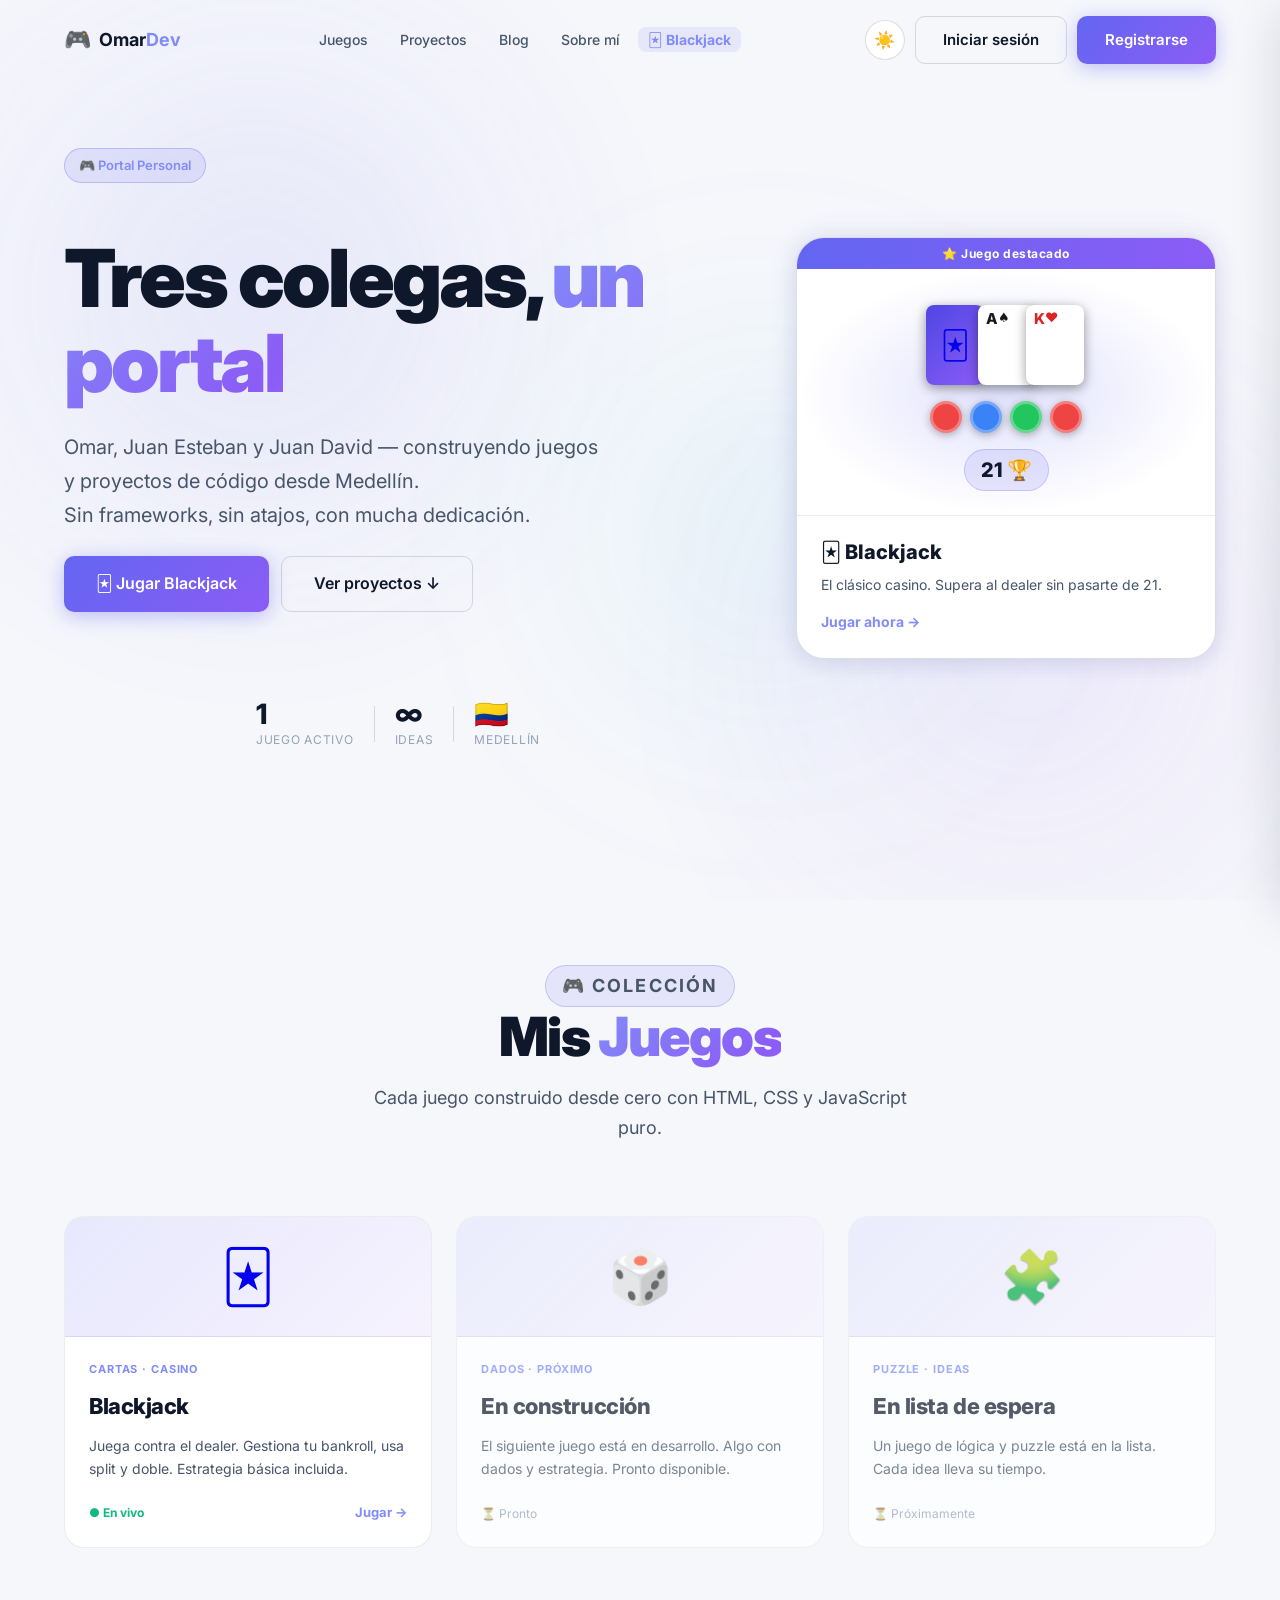
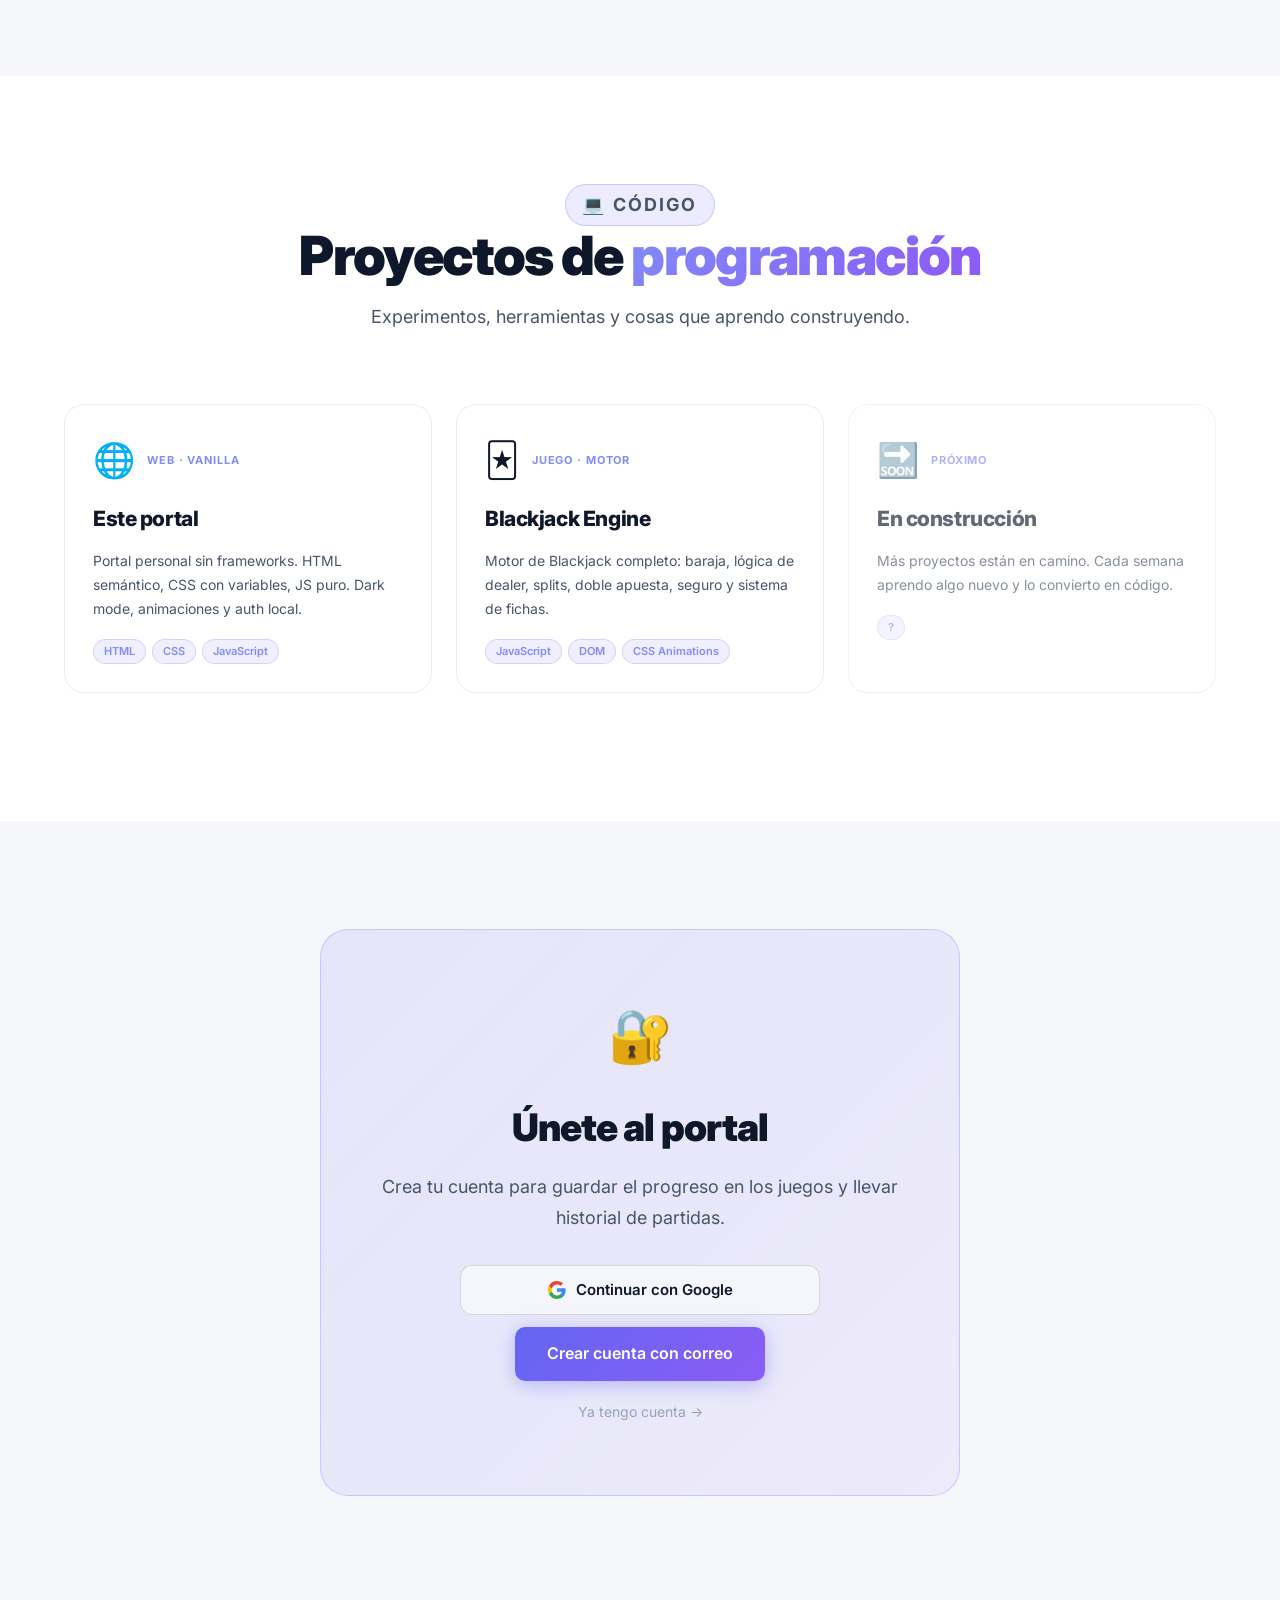
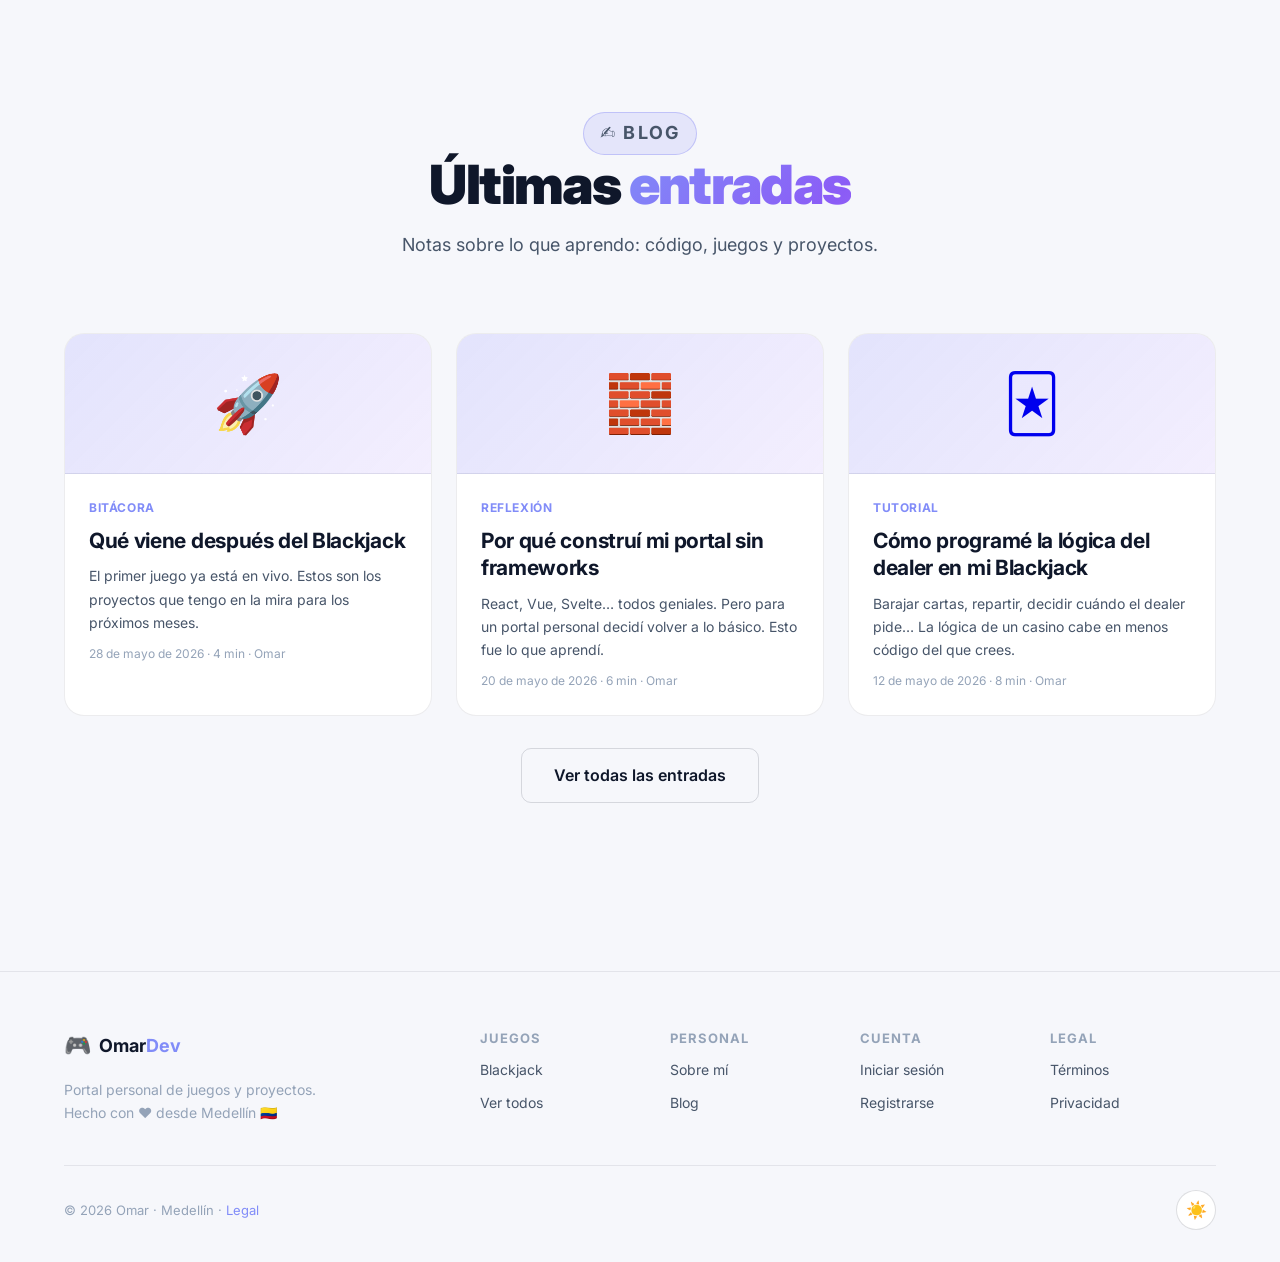
==== commit 86f67da8: "fix: update index.html hero and footer — Medellín, three colleagues https://claude.ai/code/session_0" ====
--- a/index.html
+++ b/index.html
@@ -7,13 +7,13 @@
   <meta name="description" content="Portal personal de Omar: juegos interactivos y proyectos de programación. Primer juego: Blackjack." />
   <meta name="theme-color" content="#0a0b0f" />
   <meta property="og:title" content="OmarDev · Juegos & Proyectos" />
-  <meta property="og:description" content="Juegos y proyectos hechos desde Colombia." />
+  <meta property="og:description" content="Juegos y proyectos hechos desde Medellín." />
   <meta property="og:type" content="website" />
   <meta property="og:url" content="https://poeta2475.github.io/python_prueba/" />
   <meta property="og:image" content="https://poeta2475.github.io/python_prueba/assets/og-image.svg" />
   <meta name="twitter:card" content="summary_large_image" />
   <meta name="twitter:title" content="OmarDev · Juegos & Proyectos" />
-  <meta name="twitter:description" content="Juegos y proyectos hechos desde Colombia." />
+  <meta name="twitter:description" content="Juegos y proyectos hechos desde Medellín." />
   <meta name="twitter:image" content="https://poeta2475.github.io/python_prueba/assets/og-image.svg" />
   <link rel="canonical" href="https://poeta2475.github.io/python_prueba/" />
   <link rel="icon" type="image/svg+xml" href="assets/favicon.svg" />
@@ -78,8 +78,8 @@
 
           <div class="portal-hero-text" data-reveal>
             <span class="hero-badge">🎮 Portal Personal</span>
-            <h1>Hola, soy <span class="gradient-text">Omar</span></h1>
-            <p class="hero-sub">Construyo juegos interactivos y proyectos de código desde Colombia.<br>Aquí vivo mis ideas — desde un blackjack hasta lo que venga.</p>
+            <h1>Tres colegas, <span class="gradient-text">un portal</span></h1>
+            <p class="hero-sub">Omar, Juan Esteban y Juan David — construyendo juegos y proyectos de código desde Medellín.<br>Sin frameworks, sin atajos, con mucha dedicación.</p>
             <div class="hero-cta-group">
               <a href="juego.html" class="btn-primary btn-lg magnetic">🃏 Jugar Blackjack</a>
               <a href="proyectos.html" class="btn-outline btn-lg">Ver proyectos ↓</a>
@@ -97,7 +97,7 @@
               <div class="hstat-sep"></div>
               <div class="hstat">
                 <span class="hstat-num">🇨🇴</span>
-                <span class="hstat-label">Colombia</span>
+                <span class="hstat-label">Medellín</span>
               </div>
             </div>
           </div>
@@ -288,7 +288,7 @@
             <span class="logo-icon">🎮</span>
             <span class="logo-text">Omar<span class="logo-accent">Dev</span></span>
           </a>
-          <p>Portal personal de juegos y proyectos.<br>Hecho con ❤️ desde Colombia 🇨🇴</p>
+          <p>Portal personal de juegos y proyectos.<br>Hecho con ❤️ desde Medellín 🇨🇴</p>
         </div>
         <div class="pf-links">
           <div class="pfl-group">
@@ -314,7 +314,7 @@
         </div>
       </div>
       <div class="pf-bottom">
-        <p>© <span id="year">2026</span> Omar · Colombia · <a href="legal.html">Legal</a></p>
+        <p>© <span id="year">2026</span> Omar · Medellín · <a href="legal.html">Legal</a></p>
         <button class="theme-toggle" data-theme-toggle aria-label="Cambiar tema">
           <span class="icon-moon">🌙</span><span class="icon-sun">☀️</span>
         </button>
--- a/styles.css
+++ b/styles.css
@@ -1670,12 +1670,33 @@
 .legal-doc { display: none; animation: fadeInUp 0.4s var(--ease); }
 .legal-doc.active { display: block; }
 
-/* Equipo (nosotros) */
-.team-grid { display: grid; grid-template-columns: repeat(auto-fill, minmax(200px, 1fr)); gap: 20px; }
-.team-card { background: var(--surface); border: 1px solid var(--border); border-radius: var(--radius-lg); padding: 28px; text-align: center; }
-.team-avatar { width: 80px; height: 80px; border-radius: 50%; margin: 0 auto 16px; display: flex; align-items: center; justify-content: center; font-size: 28px; font-weight: 800; color: #fff; }
-.team-card h3 { font-size: 17px; font-weight: 700; }
-.team-card span { font-size: 13px; color: var(--text-muted); }
+/* Equipo / Créditos */
+.team-grid { display: grid; grid-template-columns: repeat(auto-fill, minmax(260px, 1fr)); gap: 24px; }
+.team-card {
+  background: var(--surface);
+  border: 1px solid var(--border);
+  border-radius: var(--radius-lg);
+  padding: 36px 28px;
+  text-align: center;
+  transition: border-color 0.25s, box-shadow 0.25s, transform 0.25s var(--ease);
+}
+.team-card:hover {
+  border-color: rgba(99,102,241,0.4);
+  box-shadow: 0 12px 40px rgba(99,102,241,0.14);
+  transform: translateY(-4px);
+}
+.team-avatar {
+  width: 88px; height: 88px;
+  border-radius: 50%;
+  margin: 0 auto 20px;
+  display: flex; align-items: center; justify-content: center;
+  font-size: 30px; font-weight: 800; color: #fff;
+  box-shadow: 0 4px 20px rgba(0,0,0,0.25);
+}
+.team-card h3 { font-size: 19px; font-weight: 800; letter-spacing: -0.01em; margin-bottom: 4px; }
+.team-role { display: block; font-size: 12px; font-weight: 700; letter-spacing: 0.1em; text-transform: uppercase; color: var(--primary-light); margin-bottom: 14px; }
+.team-card p { font-size: 14px; color: var(--text-secondary); line-height: 1.7; }
+.team-lead-badge { display: inline-block; background: linear-gradient(135deg, var(--primary), var(--accent)); color: #fff; font-size: 10px; font-weight: 700; letter-spacing: 0.08em; text-transform: uppercase; padding: 3px 10px; border-radius: 100px; margin-bottom: 8px; }
 
 .values-grid { display: grid; grid-template-columns: repeat(auto-fit, minmax(240px, 1fr)); gap: 20px; margin-top: 16px; }
 .value-card { background: var(--surface); border: 1px solid var(--border); border-radius: var(--radius-lg); padding: 32px; }
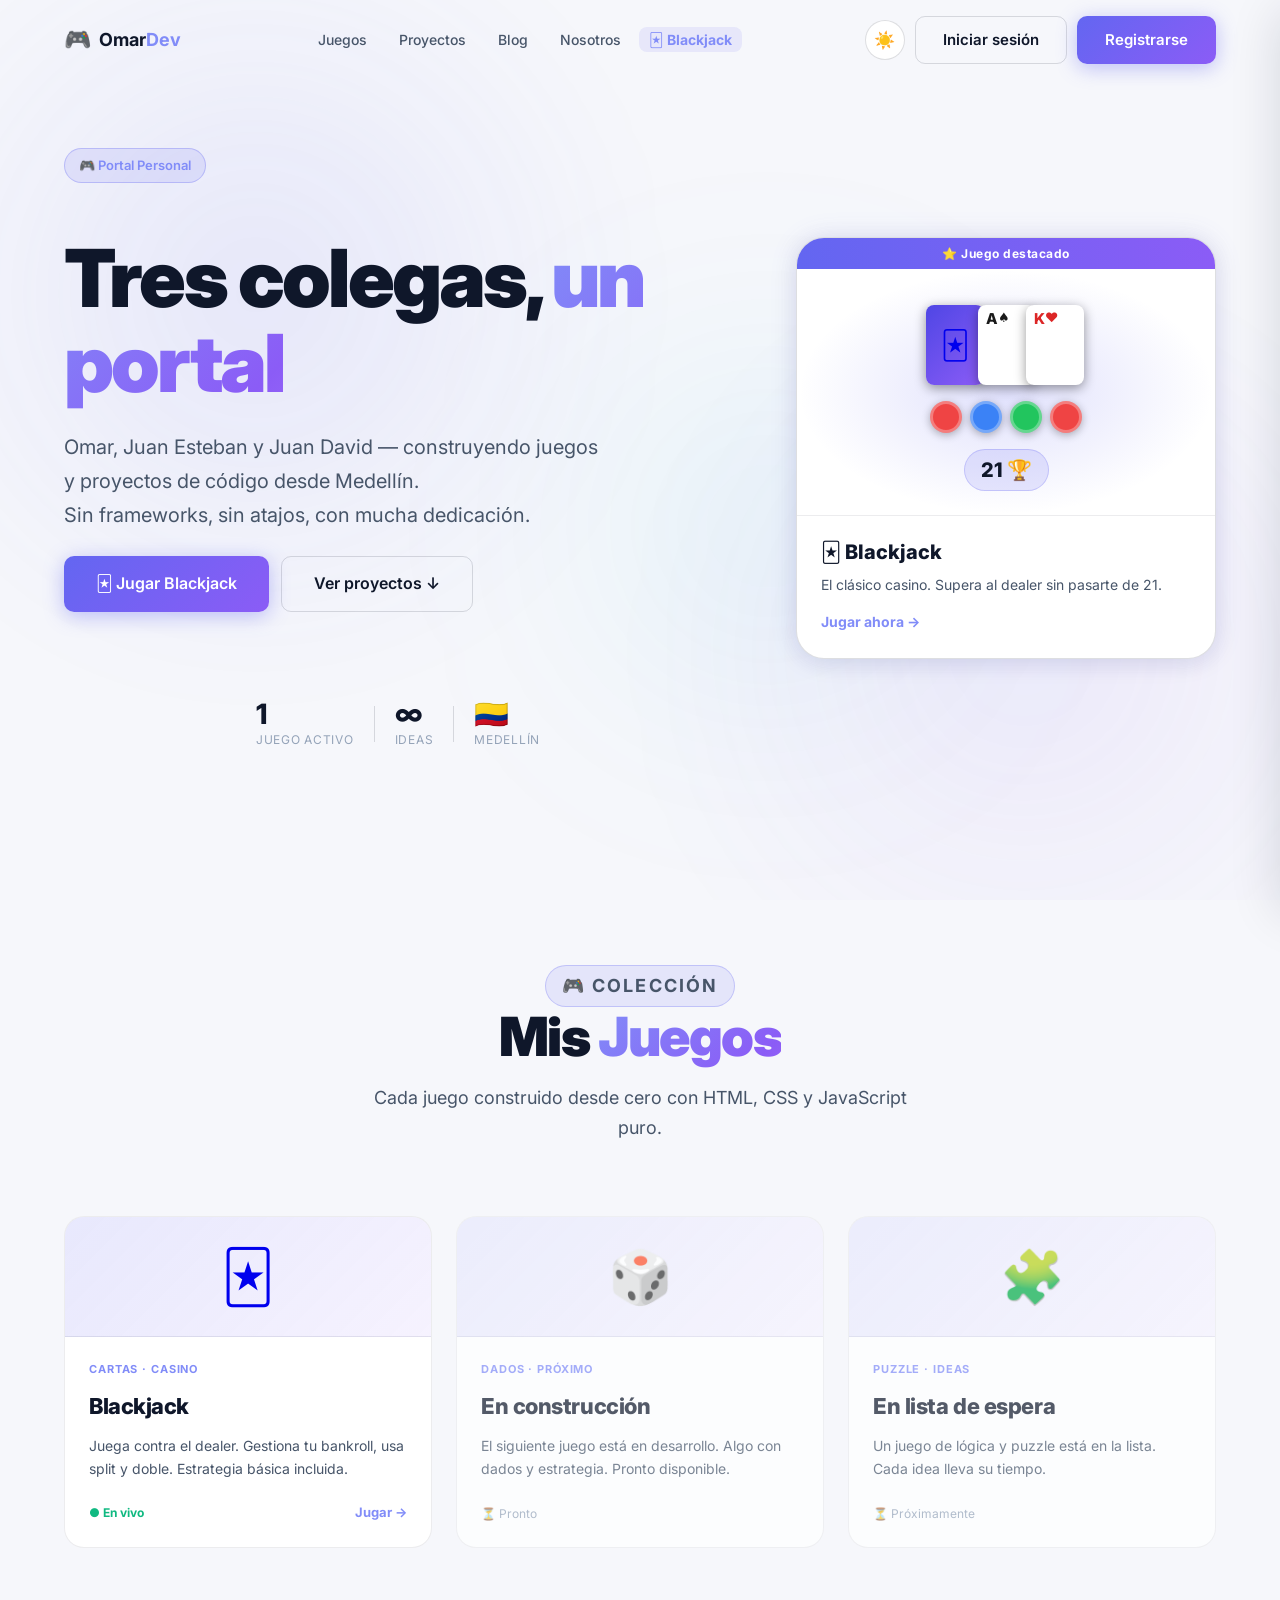
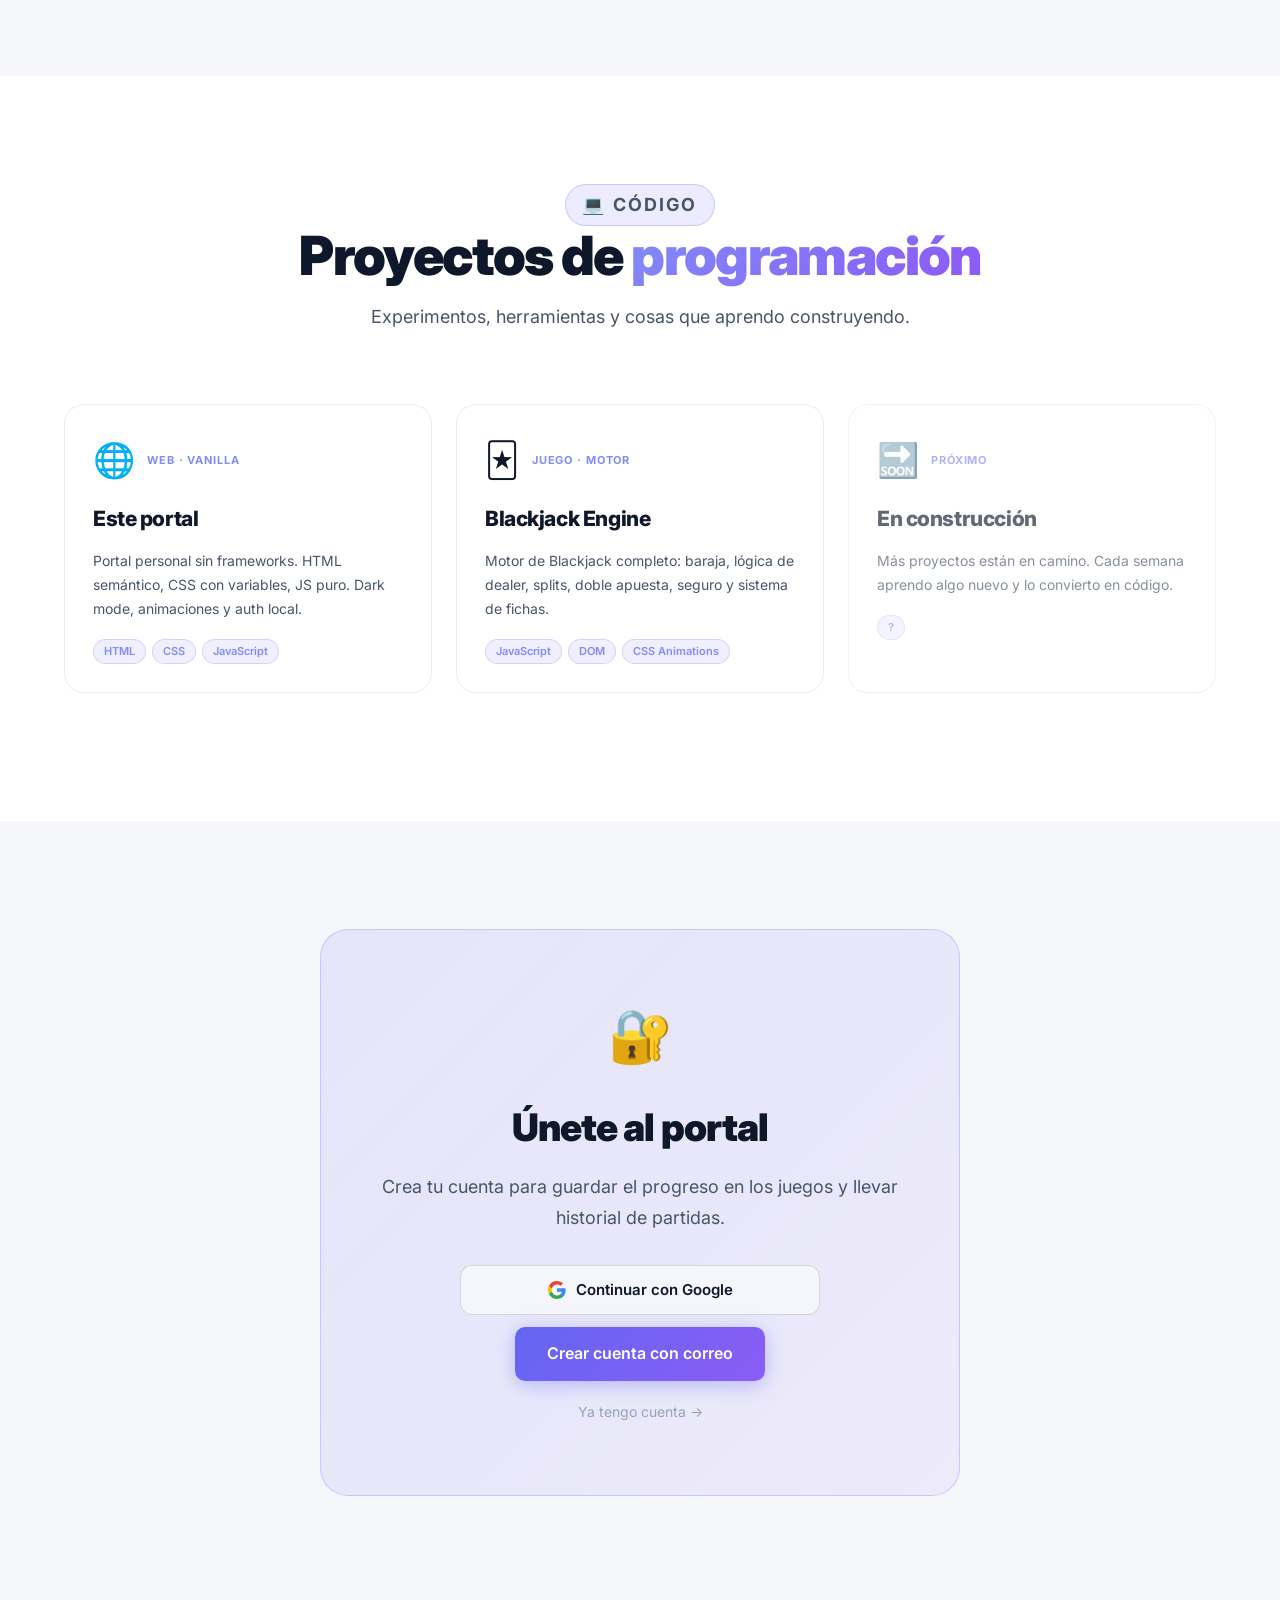
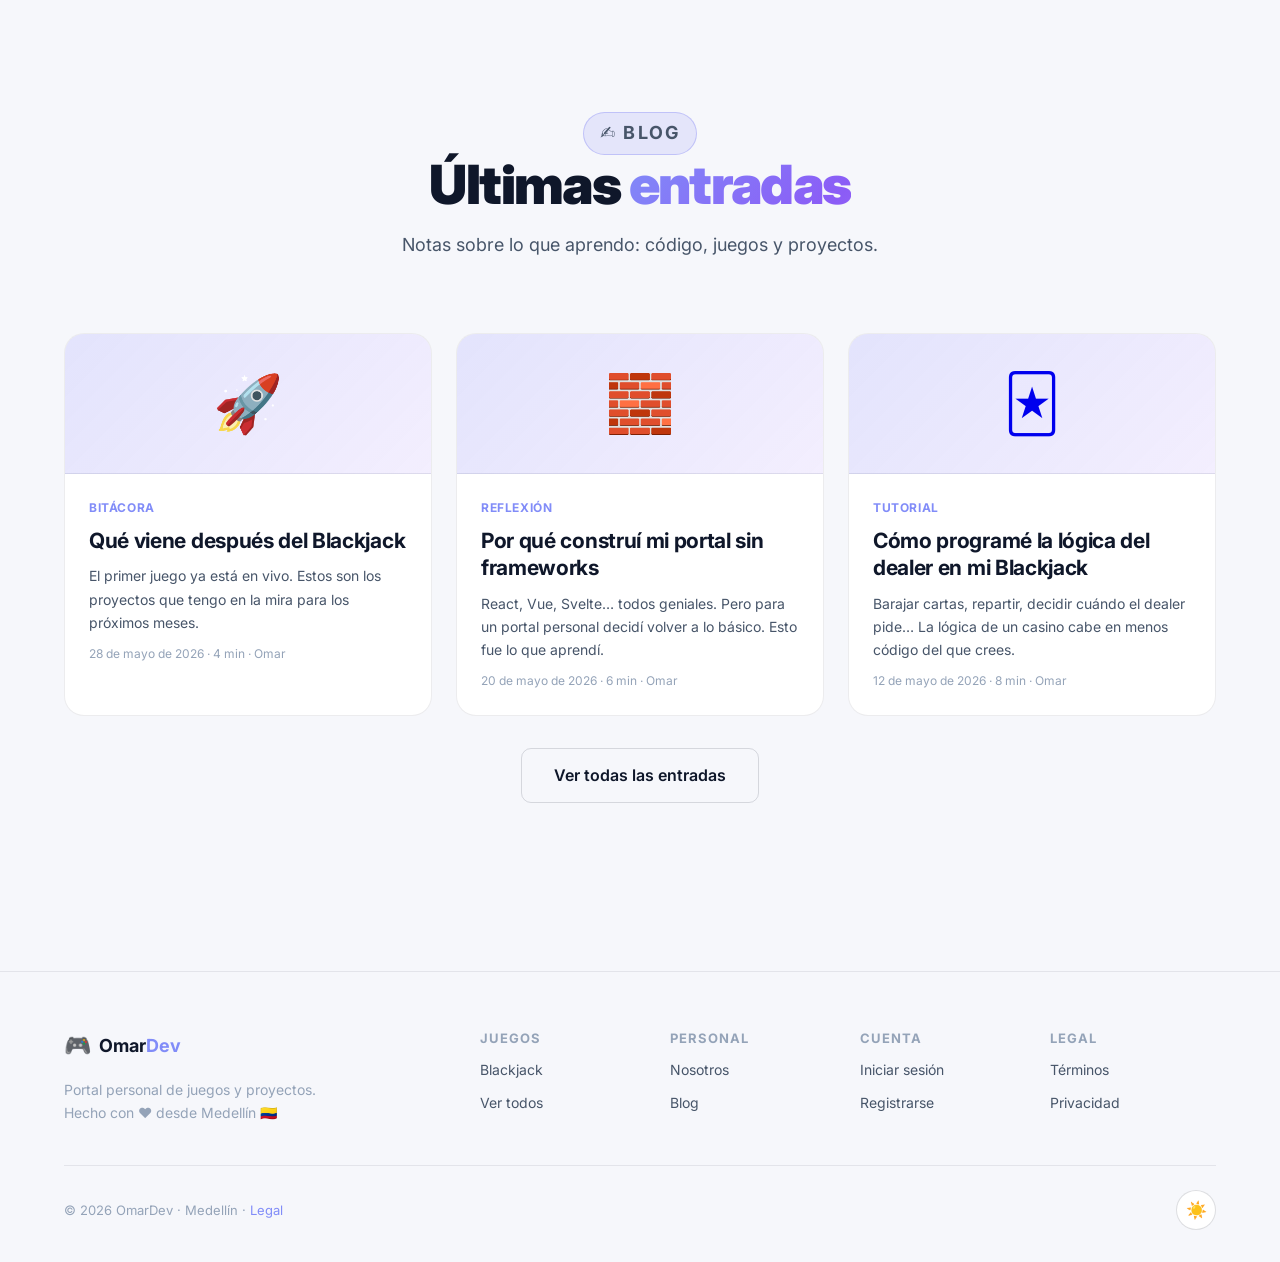
==== commit 645db91f: "fix: comprehensive audit — remove all solo-Omar references site-wide - All footers: "Omar ·" → "Omar" ====
--- a/index.html
+++ b/index.html
@@ -4,7 +4,7 @@
   <meta charset="UTF-8" />
   <meta name="viewport" content="width=device-width, initial-scale=1.0" />
   <title>OmarDev · Juegos & Proyectos</title>
-  <meta name="description" content="Portal personal de Omar: juegos interactivos y proyectos de programación. Primer juego: Blackjack." />
+  <meta name="description" content="Portal de juegos y proyectos de Omar, Juan Esteban y Juan David — tres colegas de Medellín que construyen con código desde cero." />
   <meta name="theme-color" content="#0a0b0f" />
   <meta property="og:title" content="OmarDev · Juegos & Proyectos" />
   <meta property="og:description" content="Juegos y proyectos hechos desde Medellín." />
@@ -37,7 +37,7 @@
         <li><a href="juegos.html">Juegos</a></li>
         <li><a href="proyectos.html">Proyectos</a></li>
         <li><a href="blog.html">Blog</a></li>
-        <li><a href="nosotros.html">Sobre mí</a></li>
+        <li><a href="nosotros.html">Nosotros</a></li>
         <li><a href="juego.html" class="nav-game">🃏 Blackjack</a></li>
       </ul>
       <div class="nav-actions">
@@ -59,7 +59,7 @@
     <a href="juegos.html">Juegos</a>
     <a href="proyectos.html">Proyectos</a>
     <a href="blog.html">Blog</a>
-    <a href="nosotros.html">Sobre mí</a>
+    <a href="nosotros.html">Nosotros</a>
     <a href="juego.html" class="nav-game">🃏 Blackjack</a>
     <div class="mobile-menu-actions">
       <button class="btn-outline btn-full" data-theme-toggle>Cambiar tema 🌗</button>
@@ -298,7 +298,7 @@
           </div>
           <div class="pfl-group">
             <h4>Personal</h4>
-            <a href="nosotros.html">Sobre mí</a>
+            <a href="nosotros.html">Nosotros</a>
             <a href="blog.html">Blog</a>
           </div>
           <div class="pfl-group">
@@ -314,7 +314,7 @@
         </div>
       </div>
       <div class="pf-bottom">
-        <p>© <span id="year">2026</span> Omar · Medellín · <a href="legal.html">Legal</a></p>
+        <p>© <span id="year">2026</span> OmarDev · Medellín · <a href="legal.html">Legal</a></p>
         <button class="theme-toggle" data-theme-toggle aria-label="Cambiar tema">
           <span class="icon-moon">🌙</span><span class="icon-sun">☀️</span>
         </button>
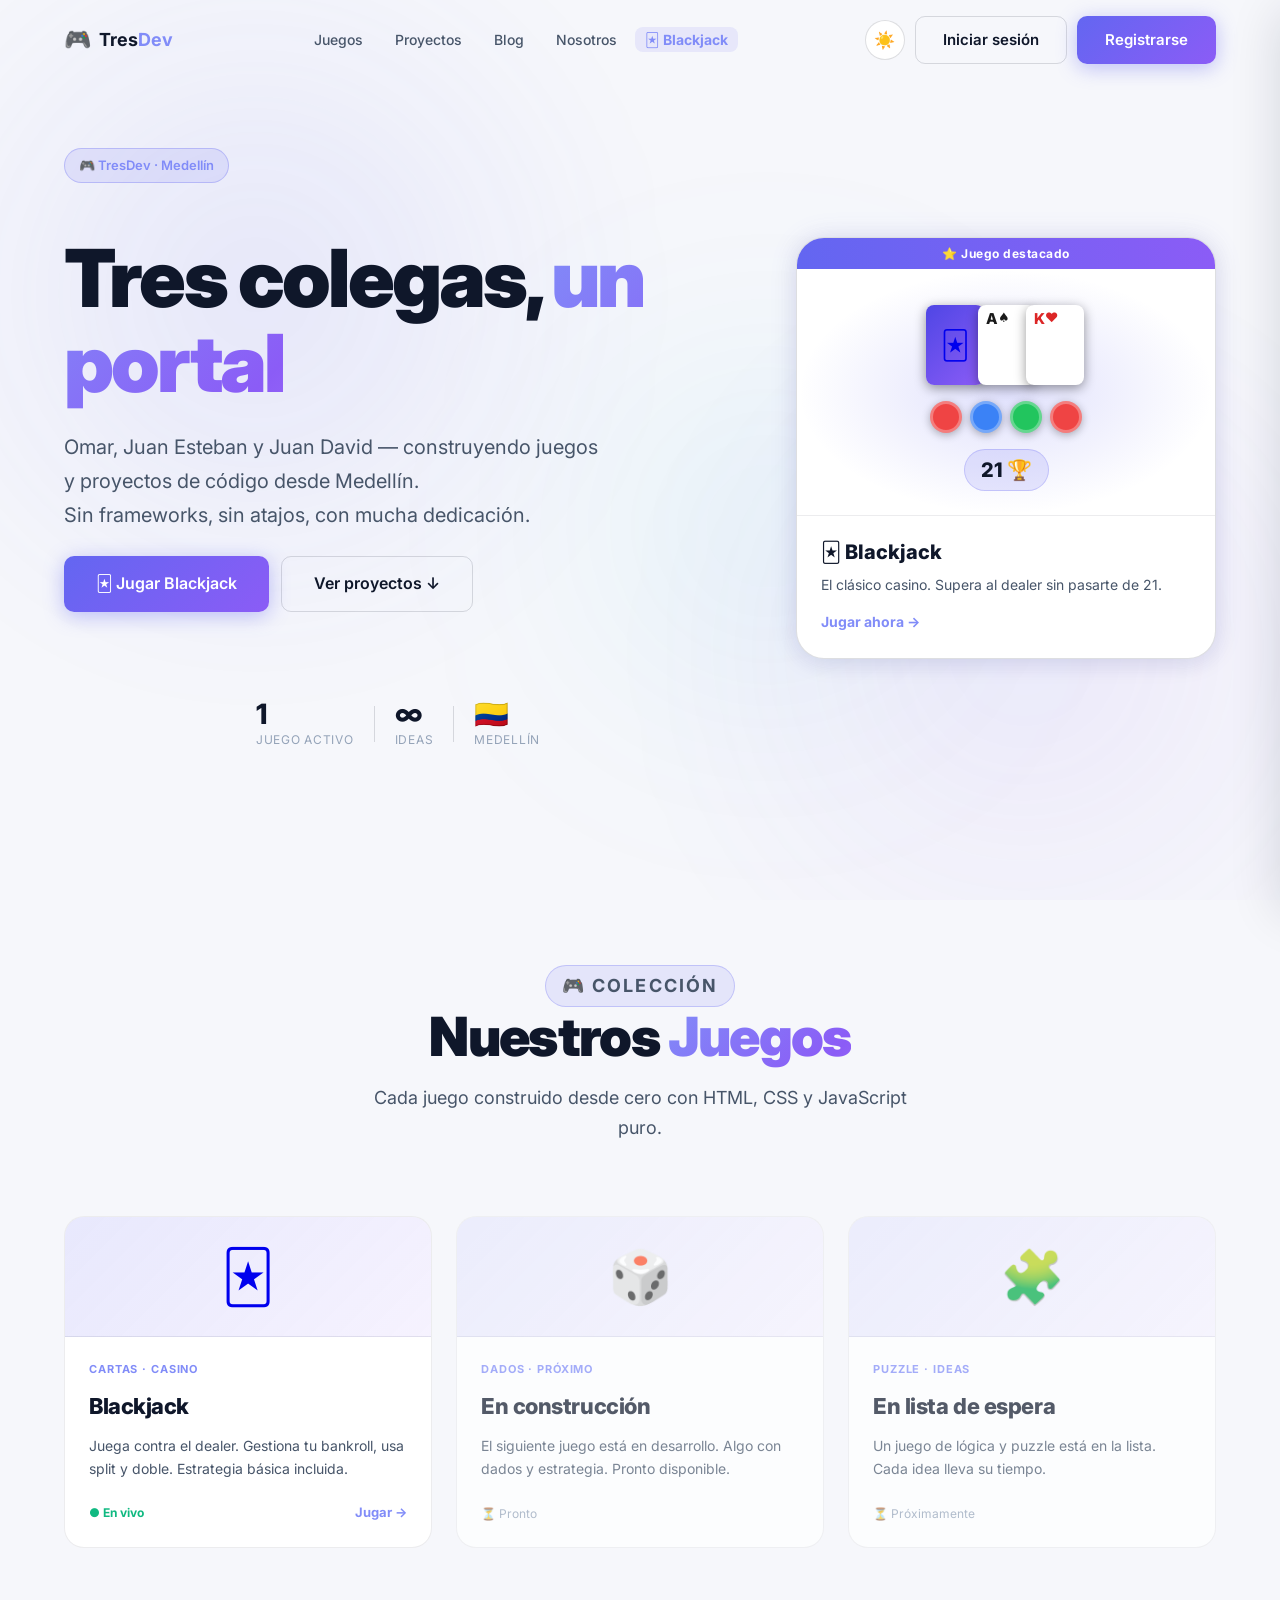
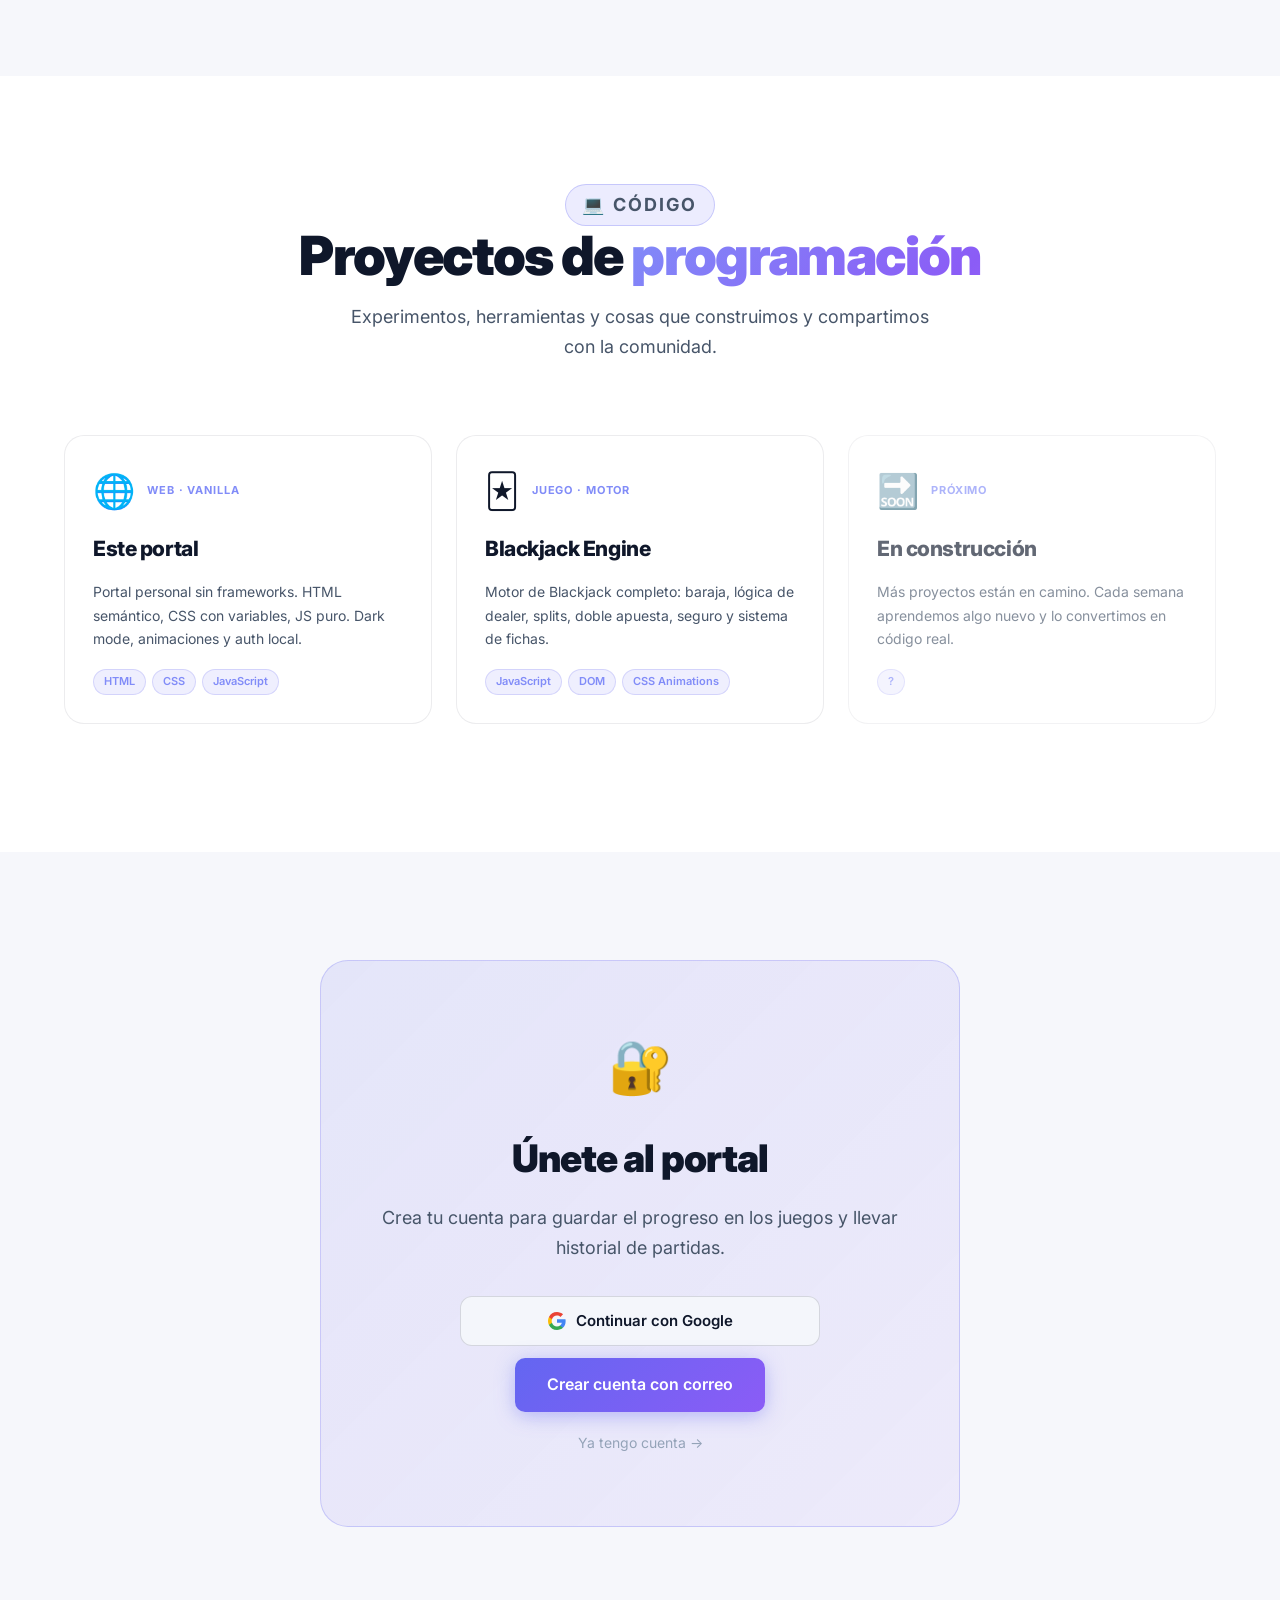
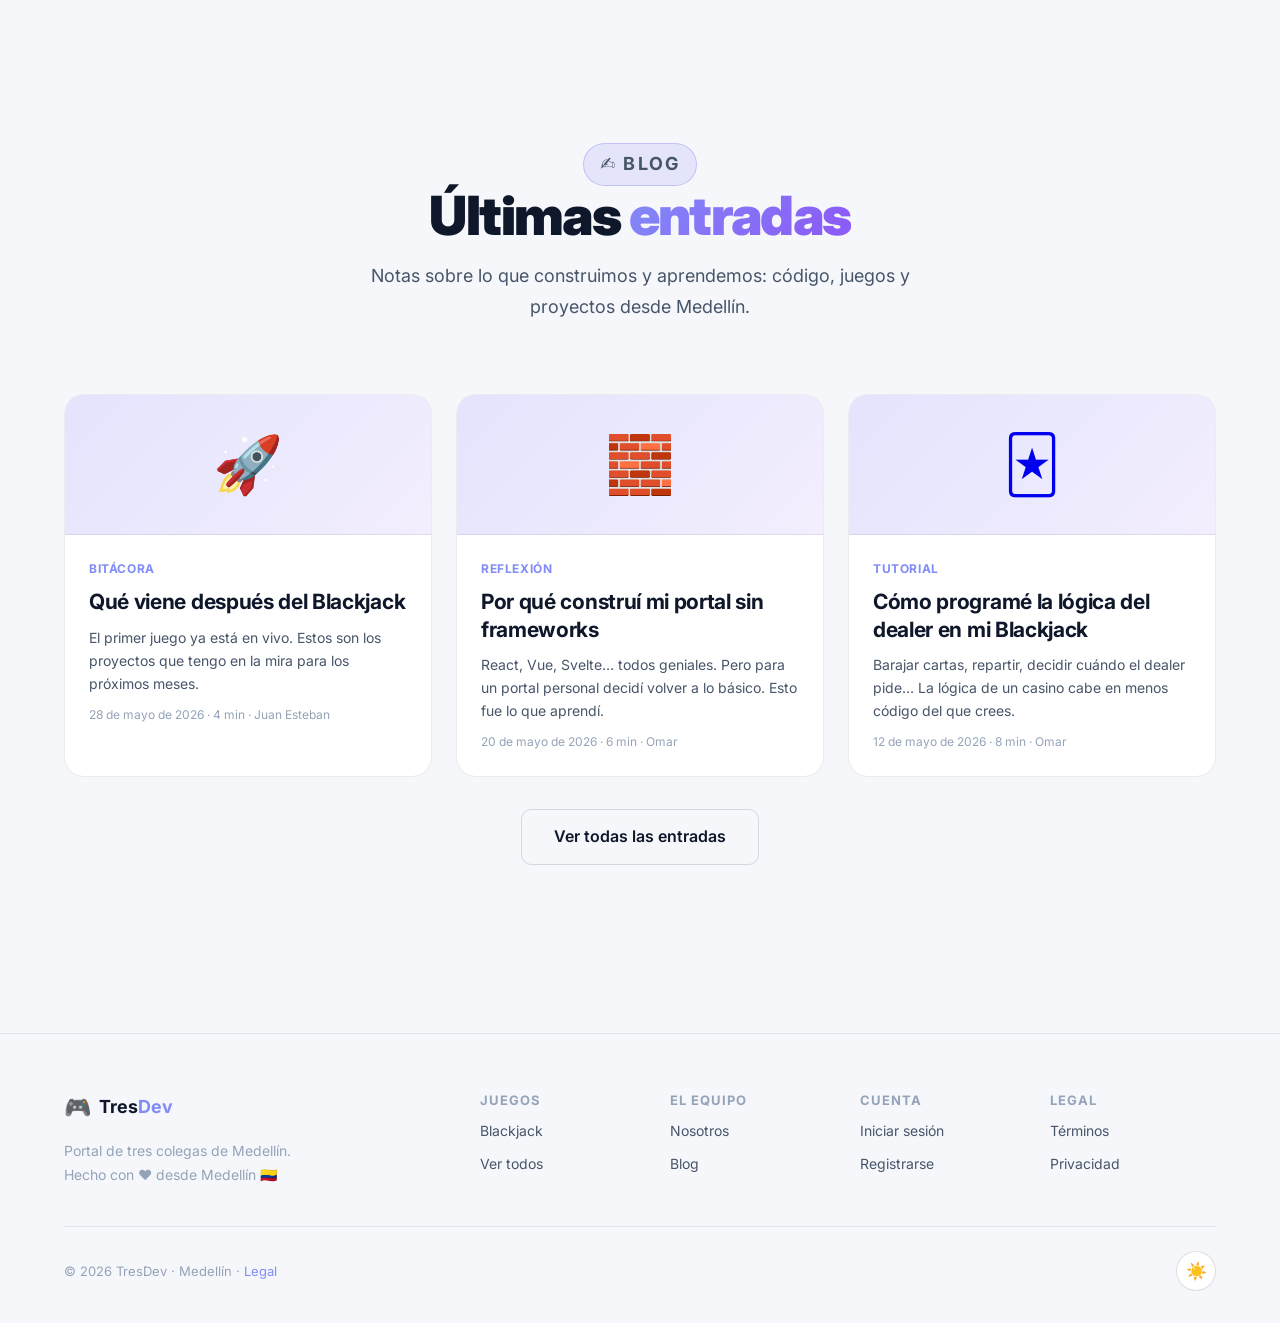
==== commit 0bb02ec2: "feat: rebrand OmarDev → TresDev + comprehensive team polish - Complete brand rename: OmarDev → TresD" ====
--- a/index.html
+++ b/index.html
@@ -3,16 +3,16 @@
 <head>
   <meta charset="UTF-8" />
   <meta name="viewport" content="width=device-width, initial-scale=1.0" />
-  <title>OmarDev · Juegos & Proyectos</title>
+  <title>TresDev · Juegos & Proyectos</title>
   <meta name="description" content="Portal de juegos y proyectos de Omar, Juan Esteban y Juan David — tres colegas de Medellín que construyen con código desde cero." />
   <meta name="theme-color" content="#0a0b0f" />
-  <meta property="og:title" content="OmarDev · Juegos & Proyectos" />
+  <meta property="og:title" content="TresDev · Juegos & Proyectos" />
   <meta property="og:description" content="Juegos y proyectos hechos desde Medellín." />
   <meta property="og:type" content="website" />
   <meta property="og:url" content="https://poeta2475.github.io/python_prueba/" />
   <meta property="og:image" content="https://poeta2475.github.io/python_prueba/assets/og-image.svg" />
   <meta name="twitter:card" content="summary_large_image" />
-  <meta name="twitter:title" content="OmarDev · Juegos & Proyectos" />
+  <meta name="twitter:title" content="TresDev · Juegos & Proyectos" />
   <meta name="twitter:description" content="Juegos y proyectos hechos desde Medellín." />
   <meta name="twitter:image" content="https://poeta2475.github.io/python_prueba/assets/og-image.svg" />
   <link rel="canonical" href="https://poeta2475.github.io/python_prueba/" />
@@ -31,7 +31,7 @@
     <div class="nav-container">
       <a href="index.html" class="nav-logo">
         <span class="logo-icon">🎮</span>
-        <span class="logo-text">Omar<span class="logo-accent">Dev</span></span>
+        <span class="logo-text">Tres<span class="logo-accent">Dev</span></span>
       </a>
       <ul class="nav-links">
         <li><a href="juegos.html">Juegos</a></li>
@@ -77,7 +77,7 @@
         <div class="portal-hero-inner">
 
           <div class="portal-hero-text" data-reveal>
-            <span class="hero-badge">🎮 Portal Personal</span>
+            <span class="hero-badge">🎮 TresDev · Medellín</span>
             <h1>Tres colegas, <span class="gradient-text">un portal</span></h1>
             <p class="hero-sub">Omar, Juan Esteban y Juan David — construyendo juegos y proyectos de código desde Medellín.<br>Sin frameworks, sin atajos, con mucha dedicación.</p>
             <div class="hero-cta-group">
@@ -138,7 +138,7 @@
       <div class="section-container">
         <div class="section-head" data-reveal>
           <p class="section-eyebrow">🎮 Colección</p>
-          <h2>Mis <span class="gradient-text">Juegos</span></h2>
+          <h2>Nuestros <span class="gradient-text">Juegos</span></h2>
           <p>Cada juego construido desde cero con HTML, CSS y JavaScript puro.</p>
         </div>
         <div class="games-grid" data-reveal>
@@ -190,7 +190,7 @@
         <div class="section-head" data-reveal>
           <p class="section-eyebrow">💻 Código</p>
           <h2>Proyectos de <span class="gradient-text">programación</span></h2>
-          <p>Experimentos, herramientas y cosas que aprendo construyendo.</p>
+          <p>Experimentos, herramientas y cosas que construimos y compartimos con la comunidad.</p>
         </div>
         <div class="projects-grid" data-reveal>
 
@@ -228,7 +228,7 @@
               <span class="gc-tag">Próximo</span>
             </div>
             <h3>En construcción</h3>
-            <p>Más proyectos están en camino. Cada semana aprendo algo nuevo y lo convierto en código.</p>
+            <p>Más proyectos están en camino. Cada semana aprendemos algo nuevo y lo convertimos en código real.</p>
             <div class="pc-stack">
               <span>?</span>
             </div>
@@ -268,7 +268,7 @@
         <div class="section-head" data-reveal>
           <p class="section-eyebrow">✍️ Blog</p>
           <h2>Últimas <span class="gradient-text">entradas</span></h2>
-          <p>Notas sobre lo que aprendo: código, juegos y proyectos.</p>
+          <p>Notas sobre lo que construimos y aprendemos: código, juegos y proyectos desde Medellín.</p>
         </div>
         <div class="blog-grid" id="blogPreview" data-reveal></div>
         <div style="text-align:center;margin-top:32px" data-reveal>
@@ -286,9 +286,9 @@
         <div class="pf-brand">
           <a href="index.html" class="nav-logo">
             <span class="logo-icon">🎮</span>
-            <span class="logo-text">Omar<span class="logo-accent">Dev</span></span>
+            <span class="logo-text">Tres<span class="logo-accent">Dev</span></span>
           </a>
-          <p>Portal personal de juegos y proyectos.<br>Hecho con ❤️ desde Medellín 🇨🇴</p>
+          <p>Portal de tres colegas de Medellín.<br>Hecho con ❤️ desde Medellín 🇨🇴</p>
         </div>
         <div class="pf-links">
           <div class="pfl-group">
@@ -297,7 +297,7 @@
             <a href="juegos.html">Ver todos</a>
           </div>
           <div class="pfl-group">
-            <h4>Personal</h4>
+            <h4>El equipo</h4>
             <a href="nosotros.html">Nosotros</a>
             <a href="blog.html">Blog</a>
           </div>
@@ -314,7 +314,7 @@
         </div>
       </div>
       <div class="pf-bottom">
-        <p>© <span id="year">2026</span> OmarDev · Medellín · <a href="legal.html">Legal</a></p>
+        <p>© <span id="year">2026</span> TresDev · Medellín · <a href="legal.html">Legal</a></p>
         <button class="theme-toggle" data-theme-toggle aria-label="Cambiar tema">
           <span class="icon-moon">🌙</span><span class="icon-sun">☀️</span>
         </button>
